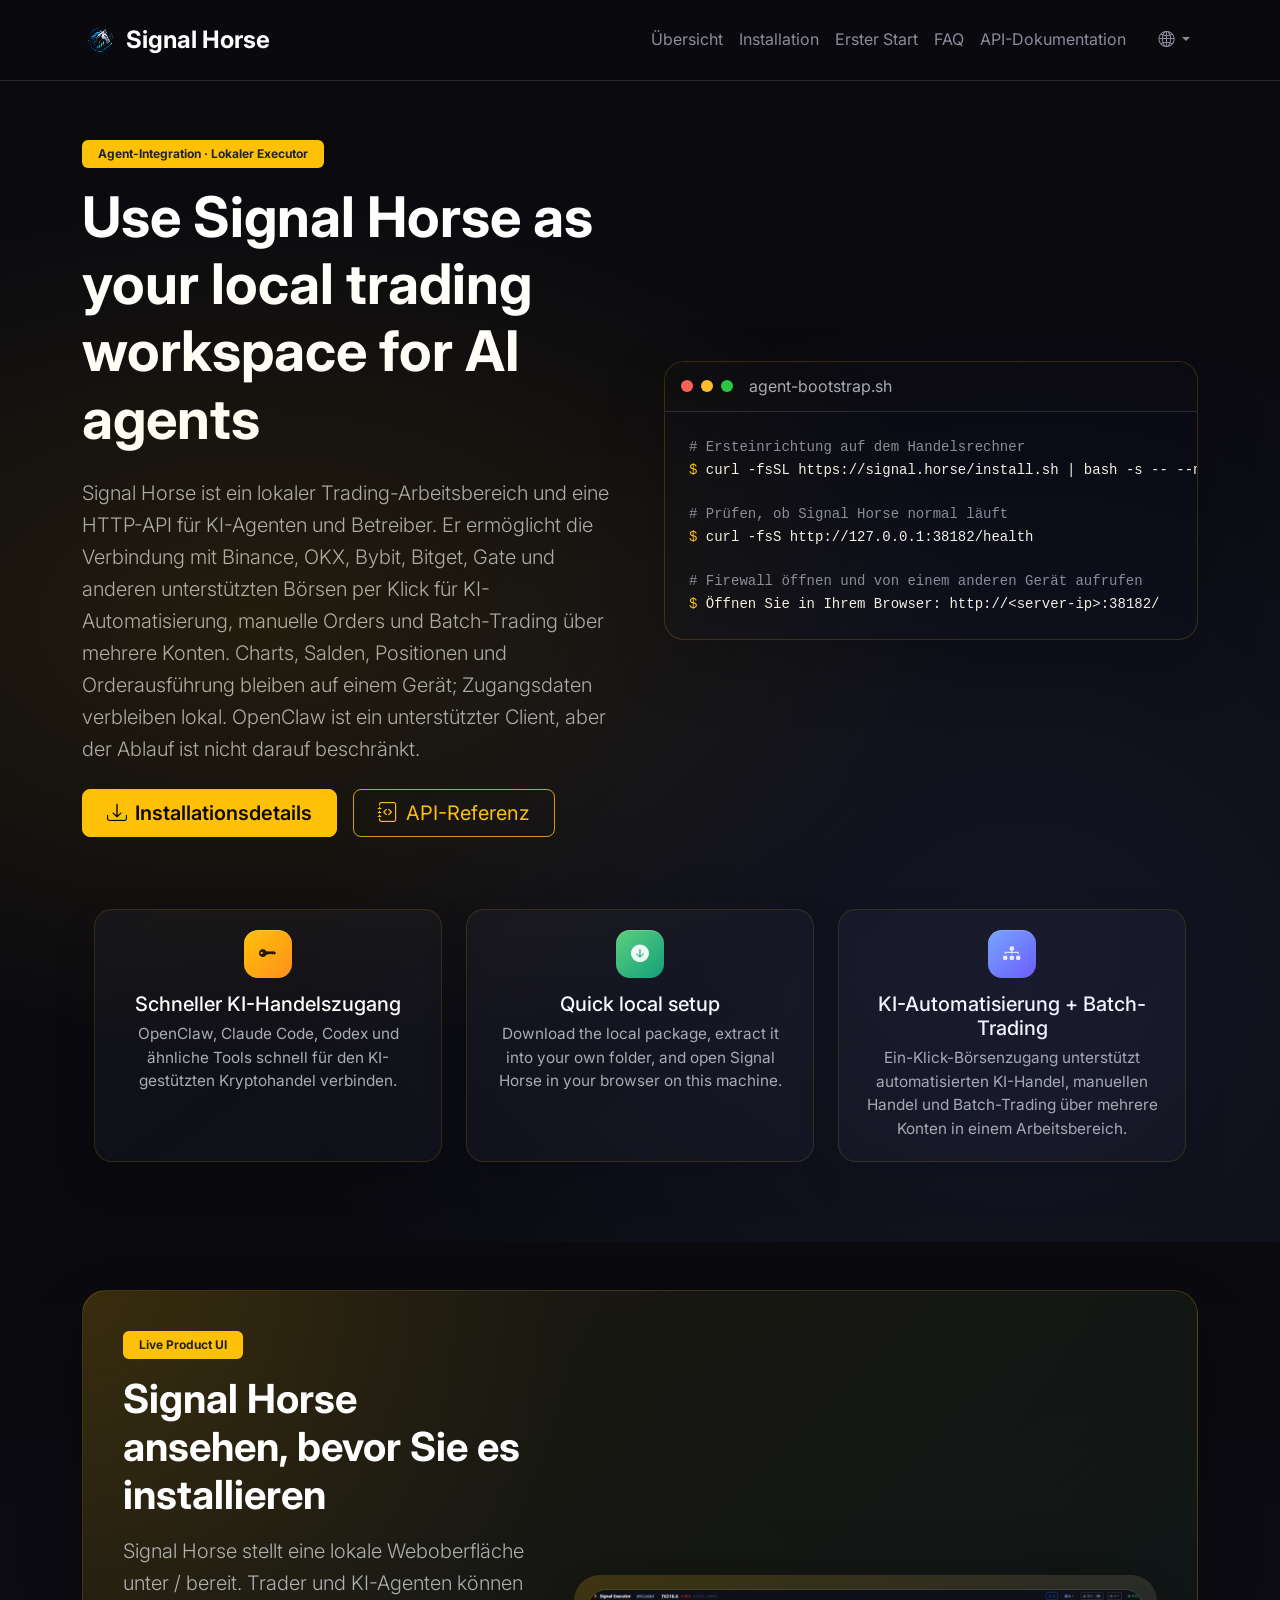
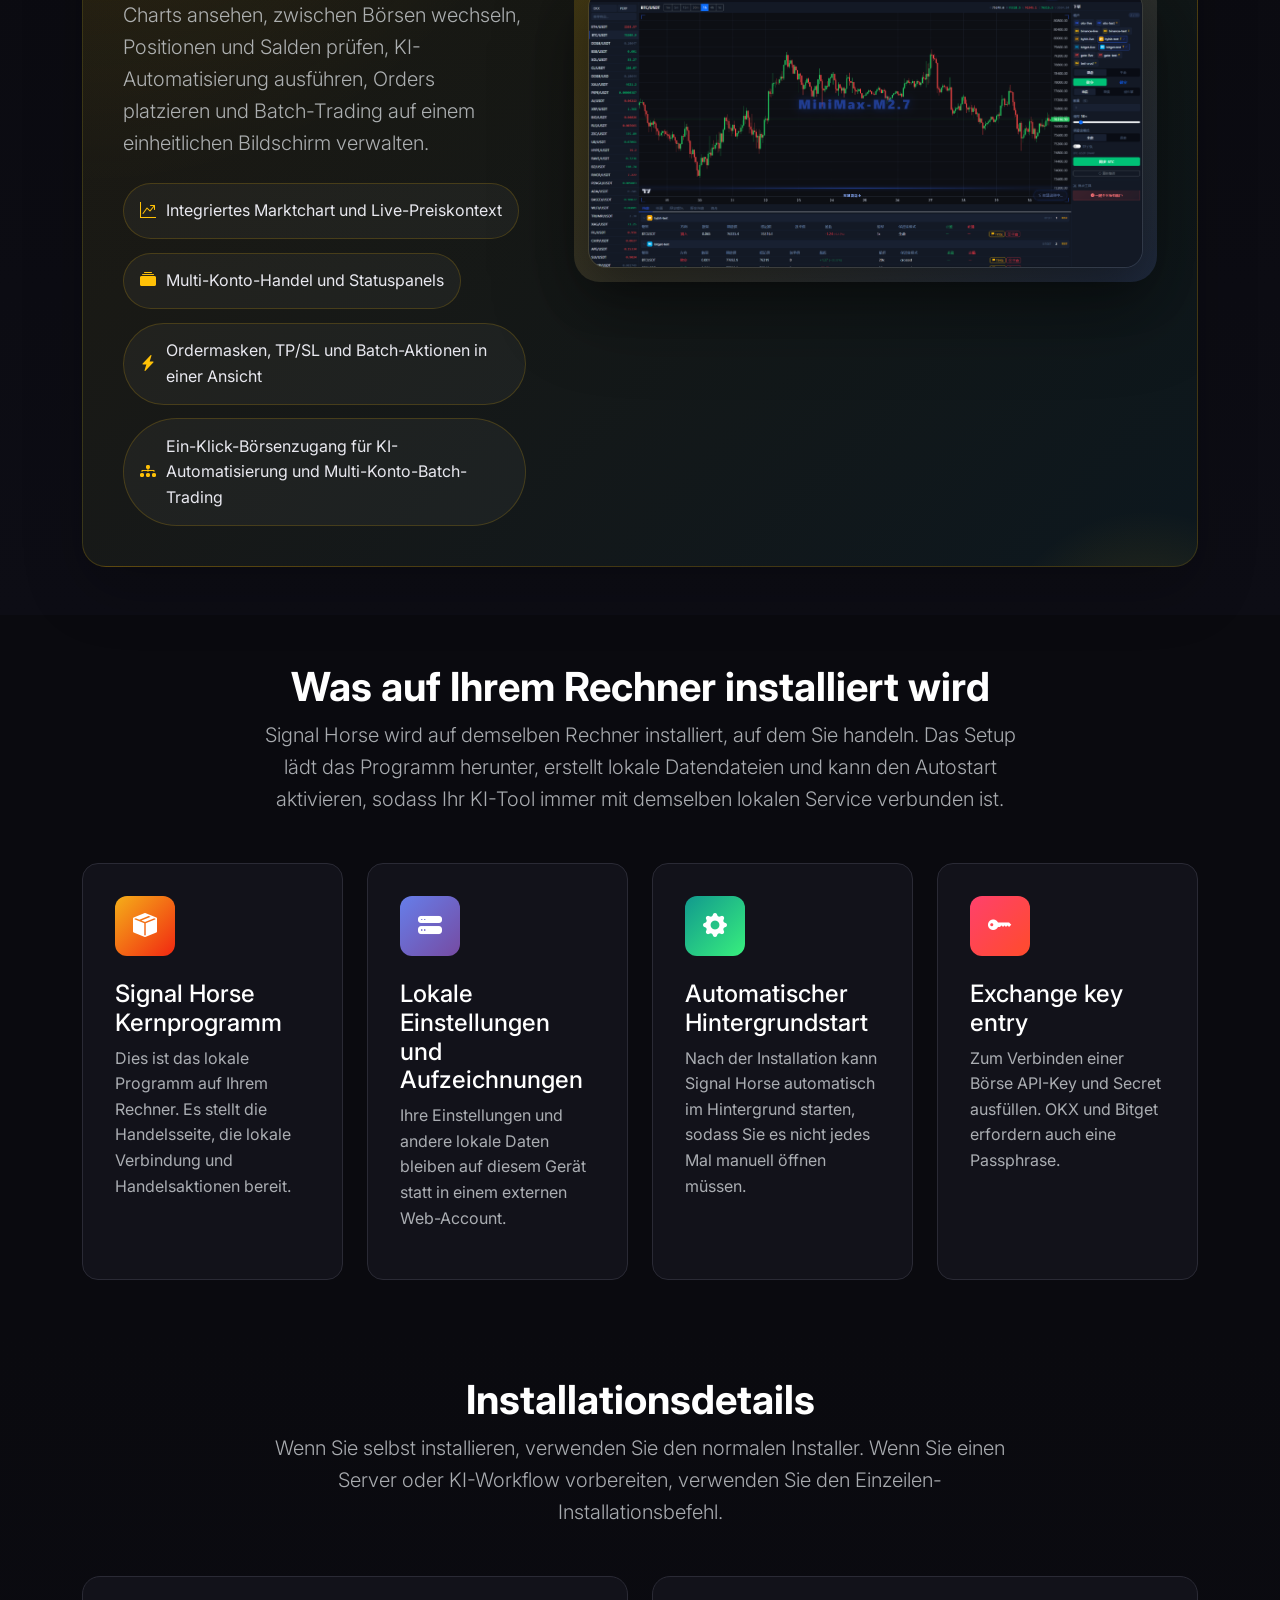
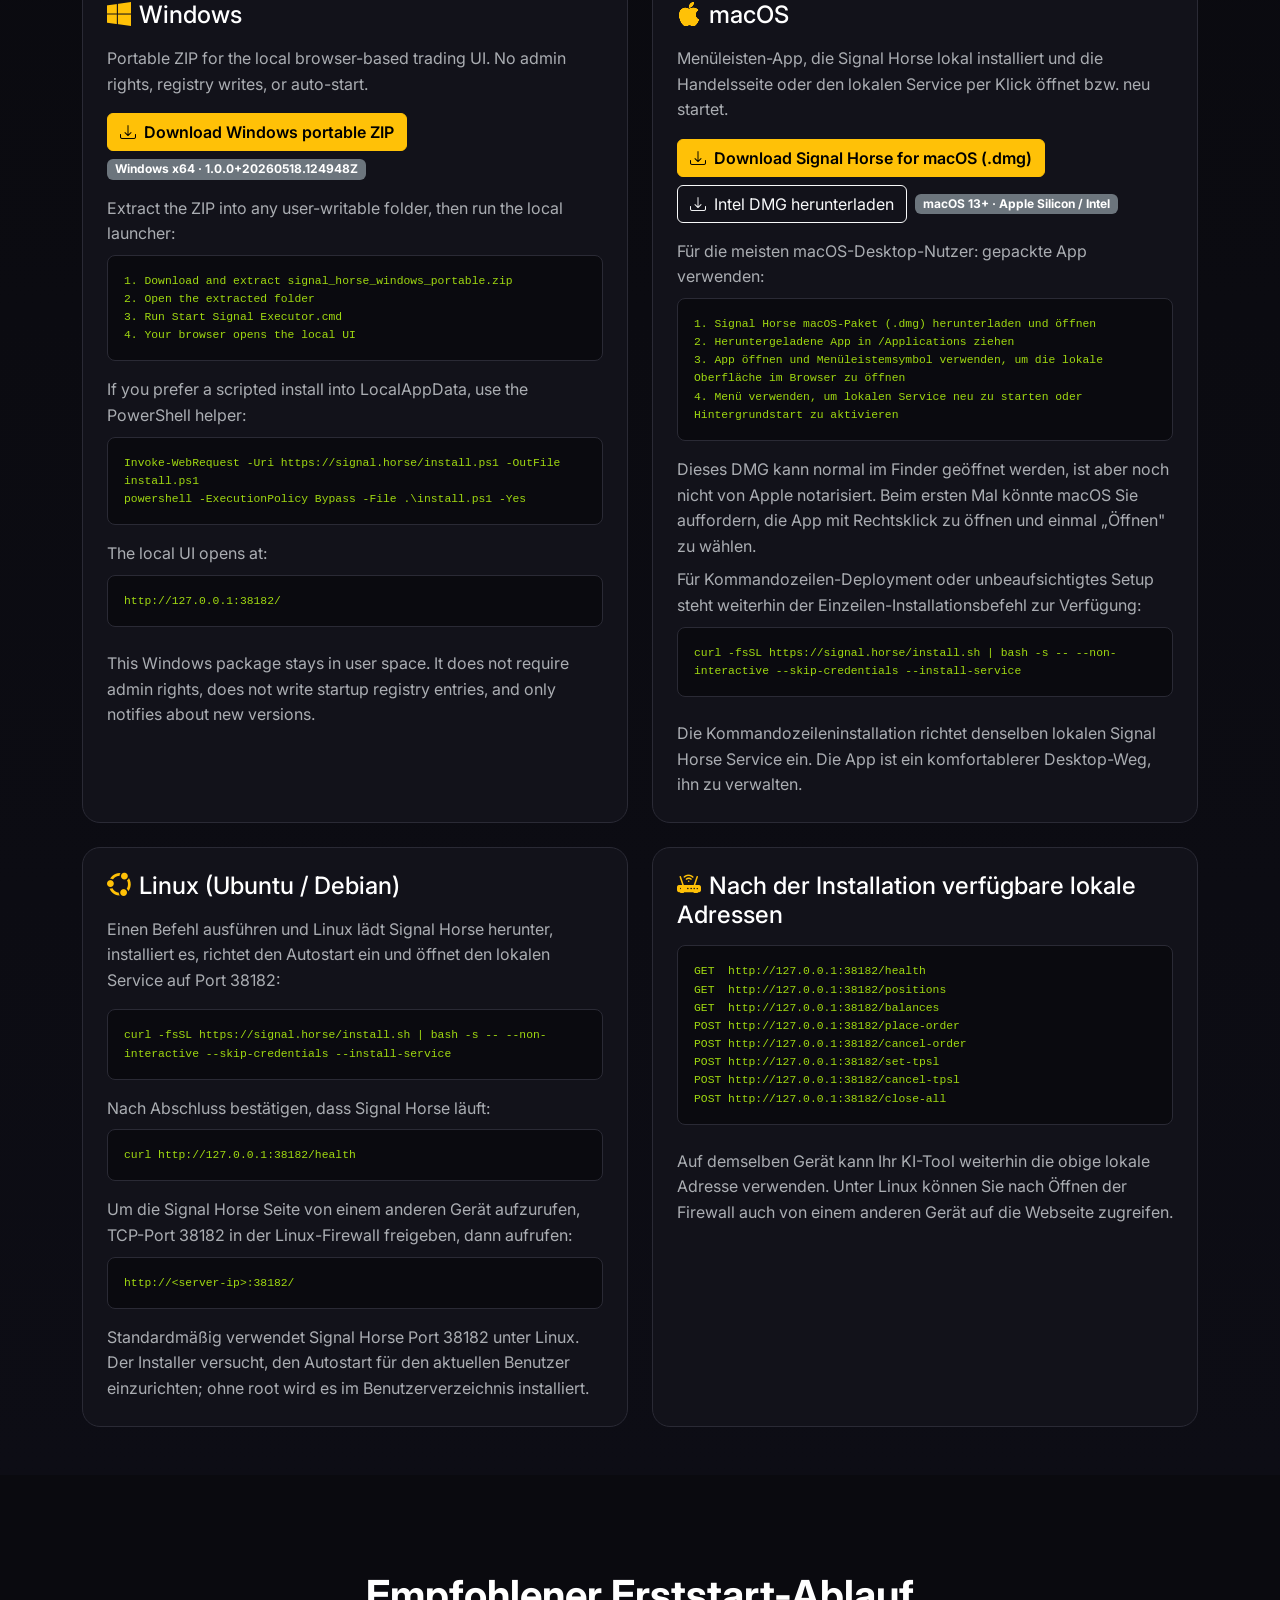
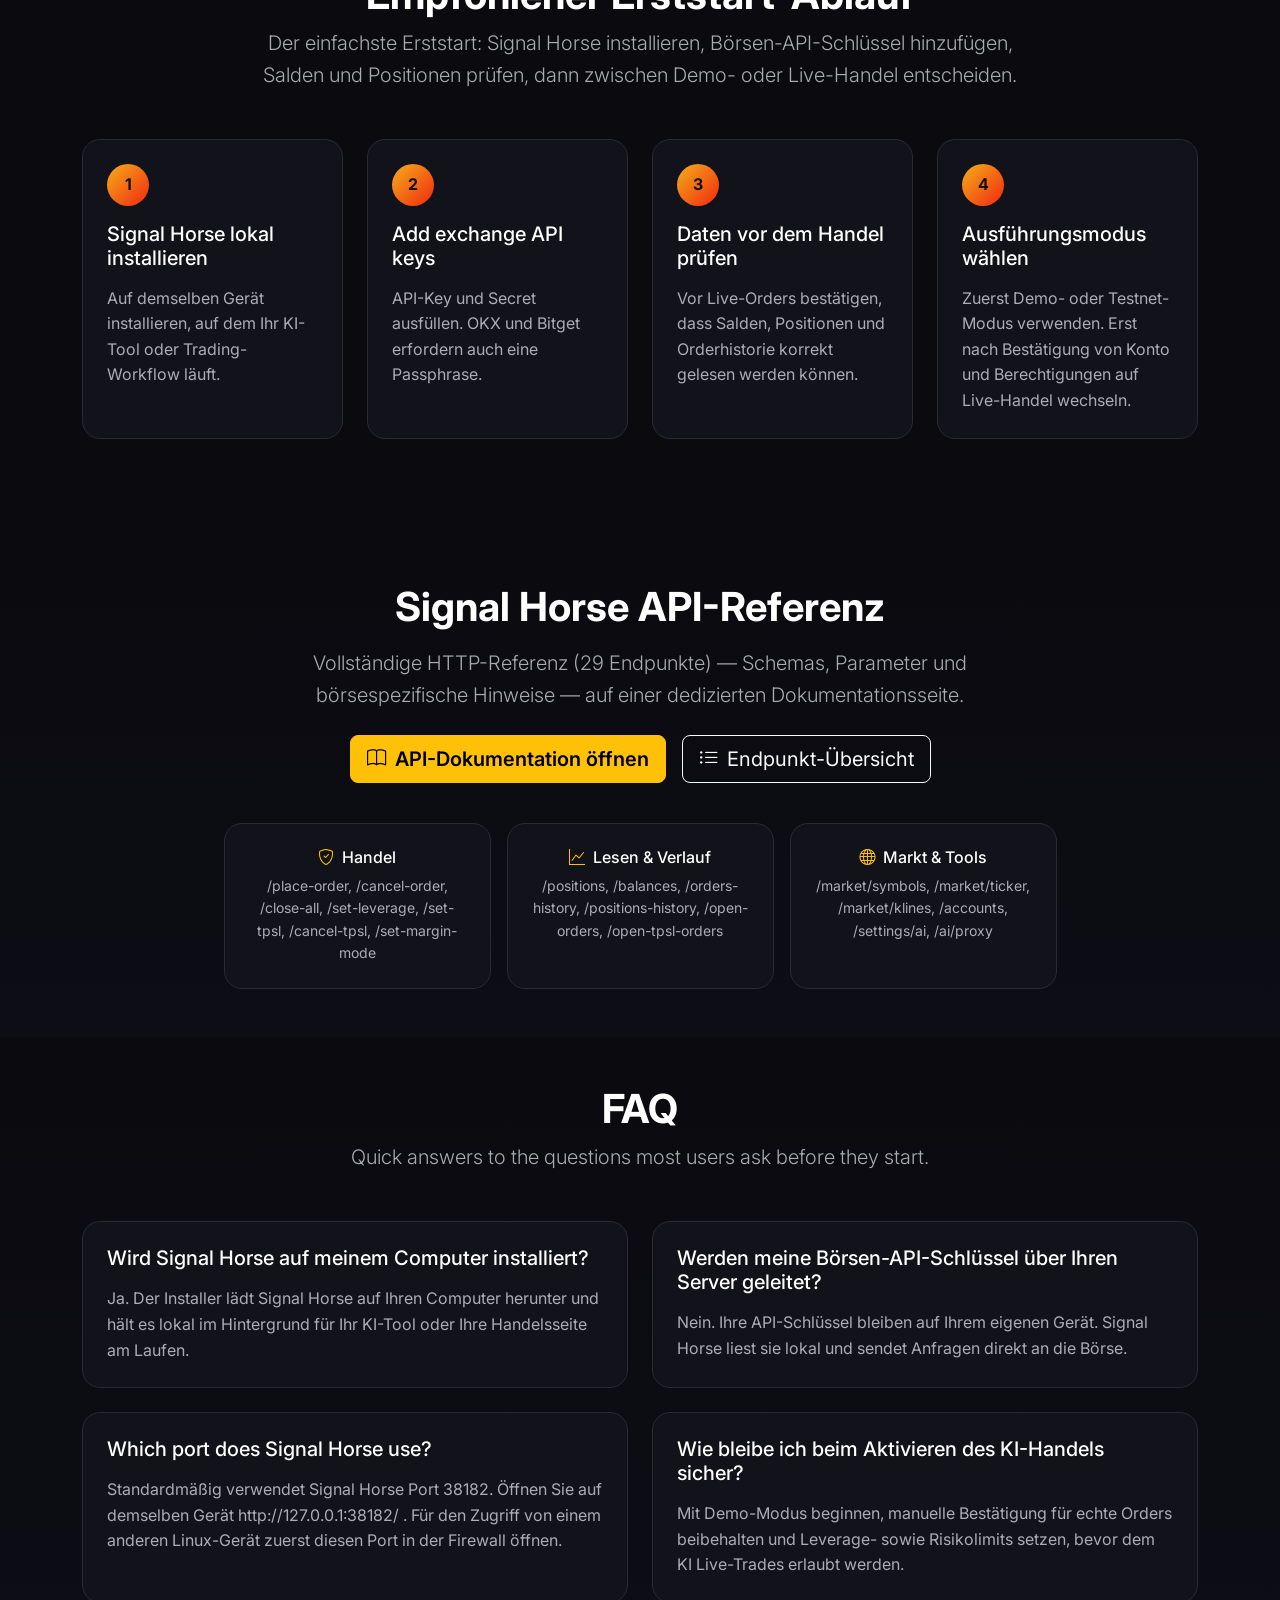
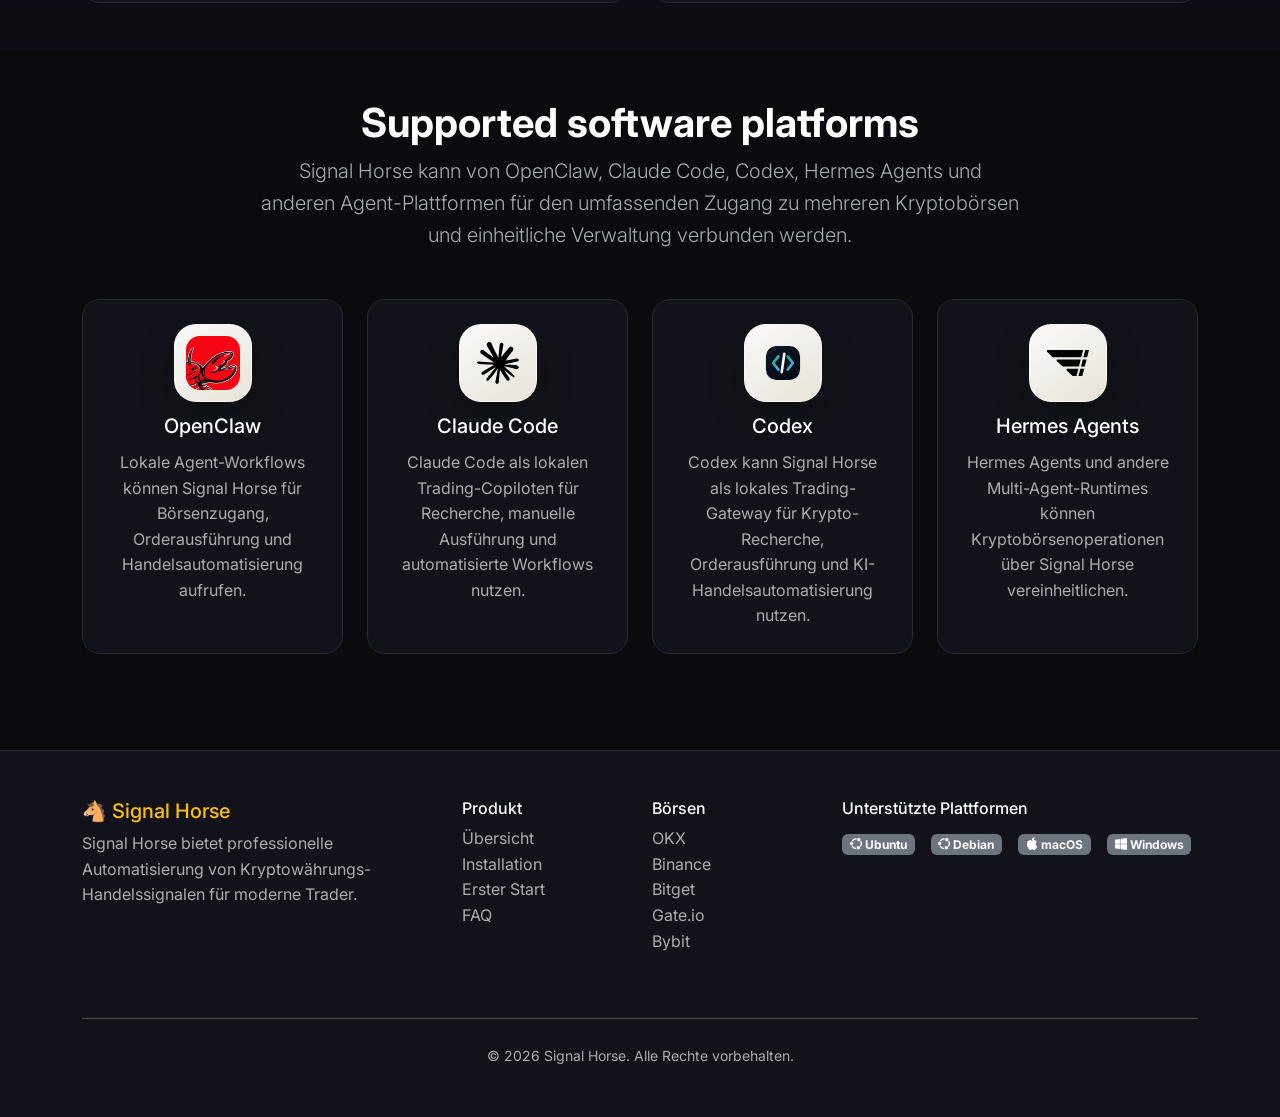
==== de/index.html @ d72edfc8 "Fix Windows portable launcher" ====
﻿<!DOCTYPE html>
<html lang="de" data-bs-theme="dark">
<head>
    <meta charset="UTF-8">
    <meta name="viewport" content="width=device-width, initial-scale=1.0">
    <title>Signal Horse - Lokales Agenten-Trading-Setup</title>
    <meta name="description" content="Signal Horse is a high-performance platform for automated crypto trading signal execution and order routing.">
    <meta property="og:title" content="Signal Horse">
    <meta property="og:description" content="Automate trading signal execution across exchanges with speed, security, and control.">
    <meta property="og:type" content="website">
    <meta property="og:url" content="https://signal.horse/">
    <meta name="twitter:card" content="summary">
    <meta name="twitter:title" content="Signal Horse">
    <meta name="twitter:description" content="Automate trading signal execution across exchanges with speed, security, and control.">
    <link rel="canonical" href="https://signal.horse/">
    <link rel="icon" type="image/png" href="/static/img/logo_tr.png">
    
    <!-- Bootstrap 5 -->
    <link href="https://cdn.jsdelivr.net/npm/bootstrap@5.3.2/dist/css/bootstrap.min.css" rel="stylesheet">
    <!-- Bootstrap Icons -->
    <link href="https://cdn.jsdelivr.net/npm/bootstrap-icons@1.11.2/font/bootstrap-icons.css" rel="stylesheet">
    <!-- Google Fonts -->
    <link href="https://fonts.googleapis.com/css2?family=Inter:wght@300;400;500;600;700&display=swap" rel="stylesheet">
    <!-- Custom CSS -->
    <link href="/static/css/style.css?v=20260421-1" rel="stylesheet">
    
</head>
<body>
    <!-- Navigation -->
    <nav class="navbar navbar-expand-lg navbar-dark fixed-top">
        <div class="container">
            <a class="navbar-brand d-flex align-items-center" href="/de/">
                <img src="/static/img/logo_tr.png" alt="Signal Horse" height="36" class="me-2">
                <span class="fw-bold">Signal Horse</span>
            </a>
            
            <button class="navbar-toggler" type="button" data-bs-toggle="collapse" data-bs-target="#navbarNav">
                <span class="navbar-toggler-icon"></span>
            </button>
            
            <div class="collapse navbar-collapse" id="navbarNav">
                <ul class="navbar-nav ms-auto align-items-center">
                    <li class="nav-item">
                        <a class="nav-link" href="/de/#overview">Übersicht</a>
                    </li>
                    <li class="nav-item">
                        <a class="nav-link" href="/de/#install">Installation</a>
                    </li>
                    <li class="nav-item">
                        <a class="nav-link" href="/de/#flow">Erster Start</a>
                    </li>
                    <li class="nav-item">
                        <a class="nav-link" href="/de/#faq">FAQ</a>
                    </li>
                    <li class="nav-item">
                        <a class="nav-link" href="https://signal.horse/docs/">API-Dokumentation</a>
                    </li>
                    
                    <!-- Language Dropdown -->
                    <li class="nav-item dropdown ms-3">
                        <a class="nav-link dropdown-toggle" href="#" role="button" data-bs-toggle="dropdown">
                            <i class="bi bi-globe2"></i>
                        </a>
                        <ul class="dropdown-menu dropdown-menu-end">
                            <li>
                                <a class="dropdown-item" href="/">English</a>
                            </li>
                            <li>
                                <a class="dropdown-item" href="/zh-hans/">简体中文</a>
                            </li>
                            <li>
                                <a class="dropdown-item" href="/zh-hant/">繁體中文</a>
                            </li>
                            <li>
                                <a class="dropdown-item active" href="/de/">Deutsch</a>
                            </li>
                            <li>
                                <a class="dropdown-item" href="/fr/">Français</a>
                            </li>
                            <li>
                                <a class="dropdown-item" href="/it/">Italiano</a>
                            </li>
                            <li>
                                <a class="dropdown-item" href="/ja/">日本語</a>
                            </li>
                            <li>
                                <a class="dropdown-item" href="/es/">Español</a>
                            </li>
                            <li>
                                <a class="dropdown-item" href="/pt/">Português</a>
                            </li>
                        </ul>
                    </li>
                </ul>
            </div>
        </div>
    </nav>

    <!-- Main Content -->
    <main>
<section class="hero-section skill-guide-hero">
    <div class="hero-bg"></div>
    <div class="container">
        <div class="row align-items-center g-5">
            <div class="col-lg-6">
                <span class="badge bg-warning text-dark mb-3 px-3 py-2">Agent-Integration · Lokaler Executor</span>
                <h1 class="display-4 fw-bold mb-4">Use Signal Horse as your local trading workspace for AI agents</h1>
                <p class="lead text-muted mb-4">Signal Horse ist ein lokaler Trading-Arbeitsbereich und eine HTTP-API für KI-Agenten und Betreiber. Er ermöglicht die Verbindung mit Binance, OKX, Bybit, Bitget, Gate und anderen unterstützten Börsen per Klick für KI-Automatisierung, manuelle Orders und Batch-Trading über mehrere Konten. Charts, Salden, Positionen und Orderausführung bleiben auf einem Gerät; Zugangsdaten verbleiben lokal. OpenClaw ist ein unterstützter Client, aber der Ablauf ist nicht darauf beschränkt.</p>
                <div class="d-flex gap-3 flex-wrap mb-4">
                    <a href="#install" class="btn btn-warning btn-lg px-4">
                        <i class="bi bi-download me-2"></i>Installationsdetails
                    </a>
                    <a href="#api-reference" class="btn btn-outline-warning btn-lg px-4">
                        <i class="bi bi-journal-code me-2"></i>API-Referenz
                    </a>
                </div>
            </div>
            <div class="col-lg-6">
                <div class="hero-terminal">
                    <div class="code-header">
                        <span class="dot red"></span>
                        <span class="dot yellow"></span>
                        <span class="dot green"></span>
                        <span class="ms-2 text-muted">agent-bootstrap.sh</span>
                    </div>
                                        <pre class="code-content mb-0"><code><span class="terminal-comment"># Ersteinrichtung auf dem Handelsrechner</span>
<span class="terminal-prompt">$</span> curl -fsSL https://signal.horse/install.sh | bash -s -- --non-interactive --skip-credentials --install-service

<span class="terminal-comment"># Prüfen, ob Signal Horse normal läuft</span>
<span class="terminal-prompt">$</span> curl -fsS http://127.0.0.1:38182/health

<span class="terminal-comment"># Firewall öffnen und von einem anderen Gerät aufrufen</span>
<span class="terminal-prompt">$</span> Öffnen Sie in Ihrem Browser: http://&lt;server-ip&gt;:38182/</code></pre>
                </div>
            </div>
        </div>
        <div class="hero-highlights-row row justify-content-center g-3 g-xl-4 mt-4">
            <div class="col-md-6 col-lg-4 d-flex">
                <div class="hero-highlight">
                    <div class="hero-highlight-icon hero-highlight-icon--key" aria-hidden="true">
                        <i class="bi bi-key-fill"></i>
                    </div>
                    <div class="hero-highlight-body">
                        <h5>Schneller KI-Handelszugang</h5>
                        <p class="text-muted">OpenClaw, Claude Code, Codex und ähnliche Tools schnell für den KI-gestützten Kryptohandel verbinden.</p>
                    </div>
                </div>
            </div>
            <div class="col-md-6 col-lg-4 d-flex">
                <div class="hero-highlight">
                    <div class="hero-highlight-icon hero-highlight-icon--install" aria-hidden="true">
                        <i class="bi bi-arrow-down-circle-fill"></i>
                    </div>
                    <div class="hero-highlight-body">
                        <h5>Quick local setup</h5>
                        <p class="text-muted">Download the local package, extract it into your own folder, and open Signal Horse in your browser on this machine.</p>
                    </div>
                </div>
            </div>
            <div class="col-md-6 col-lg-4 d-flex">
                <div class="hero-highlight">
                    <div class="hero-highlight-icon hero-highlight-icon--automation" aria-hidden="true">
                        <i class="bi bi-diagram-3-fill"></i>
                    </div>
                    <div class="hero-highlight-body">
                        <h5>KI-Automatisierung + Batch-Trading</h5>
                        <p class="text-muted">Ein-Klick-Börsenzugang unterstützt automatisierten KI-Handel, manuellen Handel und Batch-Trading über mehrere Konten in einem Arbeitsbereich.</p>
                    </div>
                </div>
            </div>
        </div>
    </div>
</section>

<section id="product-ui" class="py-5 bg-dark-gradient">
    <div class="container">
        <div class="skill-spotlight ui-showcase">
            <div class="row align-items-center g-4 g-lg-5">
                <div class="col-lg-5">
                    <span class="badge bg-warning text-dark mb-3 px-3 py-2">Live Product UI</span>
                    <h2 class="display-6 fw-bold mb-3">Signal Horse ansehen, bevor Sie es installieren</h2>
                    <p class="lead text-muted mb-4">Signal Horse stellt eine lokale Weboberfläche unter / bereit. Trader und KI-Agenten können Charts ansehen, zwischen Börsen wechseln, Positionen und Salden prüfen, KI-Automatisierung ausführen, Orders platzieren und Batch-Trading auf einem einheitlichen Bildschirm verwalten.</p>
                    <div class="ui-showcase-metrics">
                        <div class="ui-showcase-chip">
                            <i class="bi bi-graph-up-arrow"></i>
                            <span>Integriertes Marktchart und Live-Preiskontext</span>
                        </div>
                        <div class="ui-showcase-chip">
                            <i class="bi bi-collection-fill"></i>
                            <span>Multi-Konto-Handel und Statuspanels</span>
                        </div>
                        <div class="ui-showcase-chip">
                            <i class="bi bi-lightning-charge-fill"></i>
                            <span>Ordermasken, TP/SL und Batch-Aktionen in einer Ansicht</span>
                        </div>
                        <div class="ui-showcase-chip">
                            <i class="bi bi-diagram-3-fill"></i>
                            <span>Ein-Klick-Börsenzugang für KI-Automatisierung und Multi-Konto-Batch-Trading</span>
                        </div>
                    </div>
                </div>
                <div class="col-lg-7">
                    <div class="ui-showcase-frame">
                        <img
                            src="/static/img/signal-executor-ui-demo.png"
                            alt="Screenshot der Signal Horse Handelsoberfläche"
                            class="img-fluid ui-showcase-image"
                            loading="lazy"
                        >
                    </div>
                </div>
            </div>
        </div>
    </div>
</section>

<section id="overview" class="py-5">
    <div class="container">
        <div class="text-center mb-5">
            <h2 class="display-6 fw-bold">Was auf Ihrem Rechner installiert wird</h2>
            <p class="lead text-muted section-lead">Signal Horse wird auf demselben Rechner installiert, auf dem Sie handeln. Das Setup lädt das Programm herunter, erstellt lokale Datendateien und kann den Autostart aktivieren, sodass Ihr KI-Tool immer mit demselben lokalen Service verbunden ist.</p>
        </div>
        <div class="row g-4">
            <div class="col-md-6 col-xl-3">
                <div class="feature-card h-100">
                    <div class="feature-icon bg-gradient-warning">
                        <i class="bi bi-box-seam-fill"></i>
                    </div>
                    <h4>Signal Horse Kernprogramm</h4>
                    <p class="text-muted">Dies ist das lokale Programm auf Ihrem Rechner. Es stellt die Handelsseite, die lokale Verbindung und Handelsaktionen bereit.</p>
                </div>
            </div>
            <div class="col-md-6 col-xl-3">
                <div class="feature-card h-100">
                    <div class="feature-icon bg-gradient-info">
                        <i class="bi bi-hdd-stack-fill"></i>
                    </div>
                    <h4>Lokale Einstellungen und Aufzeichnungen</h4>
                    <p class="text-muted">Ihre Einstellungen und andere lokale Daten bleiben auf diesem Gerät statt in einem externen Web-Account.</p>
                </div>
            </div>
            <div class="col-md-6 col-xl-3">
                <div class="feature-card h-100">
                    <div class="feature-icon bg-gradient-success">
                        <i class="bi bi-gear-fill"></i>
                    </div>
                    <h4>Automatischer Hintergrundstart</h4>
                    <p class="text-muted">Nach der Installation kann Signal Horse automatisch im Hintergrund starten, sodass Sie es nicht jedes Mal manuell öffnen müssen.</p>
                </div>
            </div>
            <div class="col-md-6 col-xl-3">
                <div class="feature-card h-100">
                    <div class="feature-icon bg-gradient-danger">
                        <i class="bi bi-key-fill"></i>
                    </div>
                    <h4>Exchange key entry</h4>
                    <p class="text-muted">Zum Verbinden einer Börse API-Key und Secret ausfüllen. OKX und Bitget erfordern auch eine Passphrase.</p>
                </div>
            </div>
        </div>
    </div>
</section>

<section id="install" class="py-5 bg-dark-gradient">
    <div class="container">
        <div class="text-center mb-5">
            <h2 class="display-6 fw-bold">Installationsdetails</h2>
            <p class="lead text-muted section-lead">Wenn Sie selbst installieren, verwenden Sie den normalen Installer. Wenn Sie einen Server oder KI-Workflow vorbereiten, verwenden Sie den Einzeilen-Installationsbefehl.</p>
        </div>
        <div class="row g-4">
            <div class="col-lg-6">
                <div class="install-platform-card h-100">
                    <h4><i class="bi bi-windows text-warning me-2"></i>Windows</h4>
                    <p class="text-muted">Portable ZIP for the local browser-based trading UI. No admin rights, registry writes, or auto-start.</p>
                    <div class="d-flex gap-2 flex-wrap mb-3">
                        <a href="https://signal.horse/releases/latest/signal_horse_windows_portable.zip" class="btn btn-warning"><i class="bi bi-download me-2"></i>Download Windows portable ZIP</a>
                        <span class="badge bg-secondary align-self-center">Windows x64 · 1.0.0+20260518.124948Z</span>
                    </div>
                    <p class="text-muted mb-2">Extract the ZIP into any user-writable folder, then run the local launcher:</p>
                    <div class="code-block mb-3">
                        <pre class="mb-0 guide-code">1. Download and extract signal_horse_windows_portable.zip
2. Open the extracted folder
3. Run Start Signal Executor.cmd
4. Your browser opens the local UI</pre>
                    </div>
                    <p class="text-muted mb-2">If you prefer a scripted install into LocalAppData, use the PowerShell helper:</p>
                    <div class="code-block mb-3">
                        <pre class="mb-0 guide-code">Invoke-WebRequest -Uri https://signal.horse/install.ps1 -OutFile install.ps1
powershell -ExecutionPolicy Bypass -File .\install.ps1 -Yes</pre>
                    </div>
                    <p class="text-muted mb-2">The local UI opens at:</p>
                    <div class="code-block mb-4">
                        <pre class="mb-0 guide-code">http://127.0.0.1:38182/</pre>
                    </div>
                    <p class="text-muted mb-0">This Windows package stays in user space. It does not require admin rights, does not write startup registry entries, and only notifies about new versions.</p>
                </div>
            </div>
            <div class="col-lg-6">
                <div class="install-platform-card h-100">
                    <h4><i class="bi bi-apple text-warning me-2"></i>macOS</h4>
                    <p class="text-muted">Menüleisten-App, die Signal Horse lokal installiert und die Handelsseite oder den lokalen Service per Klick öffnet bzw. neu startet.</p>
                    <div class="d-flex gap-2 flex-wrap mb-3">
                        <a href="https://signal.horse/releases/latest/signal_executor_darwin_arm64.dmg" class="btn btn-warning"><i class="bi bi-download me-2"></i>Download Signal Horse for macOS (.dmg)</a>
                        <a href="https://signal.horse/releases/latest/signal_executor_darwin_amd64.dmg" class="btn btn-outline-light"><i class="bi bi-download me-2"></i>Intel DMG herunterladen</a>
                        <span class="badge bg-secondary align-self-center">macOS 13+ · Apple Silicon / Intel</span>
                    </div>
                    <p class="text-muted mb-2">Für die meisten macOS-Desktop-Nutzer: gepackte App verwenden:</p>
                    <div class="code-block mb-3">
                        <pre class="mb-0 guide-code">1. Signal Horse macOS-Paket (.dmg) herunterladen und öffnen
2. Heruntergeladene App in /Applications ziehen
3. App öffnen und Menüleistemsymbol verwenden, um die lokale Oberfläche im Browser zu öffnen
4. Menü verwenden, um lokalen Service neu zu starten oder Hintergrundstart zu aktivieren</pre>
                    </div>
                    <p class="text-muted mb-2">Dieses DMG kann normal im Finder geöffnet werden, ist aber noch nicht von Apple notarisiert. Beim ersten Mal könnte macOS Sie auffordern, die App mit Rechtsklick zu öffnen und einmal „Öffnen&#34; zu wählen.</p>
                    <p class="text-muted mb-2">Für Kommandozeilen-Deployment oder unbeaufsichtigtes Setup steht weiterhin der Einzeilen-Installationsbefehl zur Verfügung:</p>
                    <div class="code-block mb-4">
                        <pre class="mb-0 guide-code">curl -fsSL https://signal.horse/install.sh | bash -s -- --non-interactive --skip-credentials --install-service</pre>
                    </div>
                    <p class="text-muted mb-0">Die Kommandozeileninstallation richtet denselben lokalen Signal Horse Service ein. Die App ist ein komfortablerer Desktop-Weg, ihn zu verwalten.</p>
                </div>
            </div>
            <div class="col-lg-6">
                <div class="install-platform-card h-100">
                    <h4><i class="bi bi-ubuntu text-warning me-2"></i>Linux (Ubuntu / Debian)</h4>
                    <p class="text-muted">Einen Befehl ausführen und Linux lädt Signal Horse herunter, installiert es, richtet den Autostart ein und öffnet den lokalen Service auf Port 38182:</p>
                    <div class="code-block mb-3">
                        <pre class="mb-0 guide-code">curl -fsSL https://signal.horse/install.sh | bash -s -- --non-interactive --skip-credentials --install-service</pre>
                    </div>
                    <p class="text-muted mb-2">Nach Abschluss bestätigen, dass Signal Horse läuft:</p>
                    <div class="code-block mb-3">
                        <pre class="mb-0 guide-code">curl http://127.0.0.1:38182/health</pre>
                    </div>
                    <p class="text-muted mb-2">Um die Signal Horse Seite von einem anderen Gerät aufzurufen, TCP-Port 38182 in der Linux-Firewall freigeben, dann aufrufen:</p>
                    <div class="code-block mb-3">
                        <pre class="mb-0 guide-code">http://&lt;server-ip&gt;:38182/</pre>
                    </div>
                    <p class="text-muted mb-0">Standardmäßig verwendet Signal Horse Port 38182 unter Linux. Der Installer versucht, den Autostart für den aktuellen Benutzer einzurichten; ohne root wird es im Benutzerverzeichnis installiert.</p>
                </div>
            </div>
            <div class="col-lg-6">
                <div class="install-platform-card h-100">
                    <h4><i class="bi bi-router-fill text-warning me-2"></i>Nach der Installation verfügbare lokale Adressen</h4>
                    <div class="code-block mb-4">
                        <pre class="mb-0 guide-code">GET  http://127.0.0.1:38182/health
GET  http://127.0.0.1:38182/positions
GET  http://127.0.0.1:38182/balances
POST http://127.0.0.1:38182/place-order
POST http://127.0.0.1:38182/cancel-order
POST http://127.0.0.1:38182/set-tpsl
POST http://127.0.0.1:38182/cancel-tpsl
POST http://127.0.0.1:38182/close-all</pre>
                    </div>
                    <p class="text-muted mb-0">Auf demselben Gerät kann Ihr KI-Tool weiterhin die obige lokale Adresse verwenden. Unter Linux können Sie nach Öffnen der Firewall auch von einem anderen Gerät auf die Webseite zugreifen.</p>
                </div>
            </div>
        </div>
    </div>
</section>

<section id="flow" class="py-5 my-5">
    <div class="container">
        <div class="text-center mb-5">
            <h2 class="display-6 fw-bold">Empfohlener Erststart-Ablauf</h2>
            <p class="lead text-muted section-lead">Der einfachste Erststart: Signal Horse installieren, Börsen-API-Schlüssel hinzufügen, Salden und Positionen prüfen, dann zwischen Demo- oder Live-Handel entscheiden.</p>
        </div>
        <div class="row g-4">
            <div class="col-md-6 col-xl-3">
                <div class="step-card h-100">
                    <div class="step-number">1</div>
                    <h5>Signal Horse lokal installieren</h5>
                    <p class="text-muted">Auf demselben Gerät installieren, auf dem Ihr KI-Tool oder Trading-Workflow läuft.</p>
                </div>
            </div>
            <div class="col-md-6 col-xl-3">
                <div class="step-card h-100">
                    <div class="step-number">2</div>
                    <h5>Add exchange API keys</h5>
                    <p class="text-muted">API-Key und Secret ausfüllen. OKX und Bitget erfordern auch eine Passphrase.</p>
                </div>
            </div>
            <div class="col-md-6 col-xl-3">
                <div class="step-card h-100">
                    <div class="step-number">3</div>
                    <h5>Daten vor dem Handel prüfen</h5>
                    <p class="text-muted">Vor Live-Orders bestätigen, dass Salden, Positionen und Orderhistorie korrekt gelesen werden können.</p>
                </div>
            </div>
            <div class="col-md-6 col-xl-3">
                <div class="step-card h-100">
                    <div class="step-number">4</div>
                    <h5>Ausführungsmodus wählen</h5>
                    <p class="text-muted">Zuerst Demo- oder Testnet-Modus verwenden. Erst nach Bestätigung von Konto und Berechtigungen auf Live-Handel wechseln.</p>
                </div>
            </div>
        </div>
    </div>
</section>

<section id="api-reference" class="py-5 bg-dark-gradient">
    <div class="container">
        <div class="text-center">
            <h2 class="display-6 fw-bold">Signal Horse API-Referenz</h2>
            <p class="lead text-muted section-lead mt-3">Vollständige HTTP-Referenz (29 Endpunkte) — Schemas, Parameter und börsespezifische Hinweise — auf einer dedizierten Dokumentationsseite.</p>
            <div class="d-flex gap-3 justify-content-center flex-wrap mt-4">
                <a href="https://signal.horse/docs/" class="btn btn-warning btn-lg"><i class="bi bi-book me-2"></i>API-Dokumentation öffnen</a>
                <a href="https://signal.horse/docs/#api-reference" class="btn btn-outline-light btn-lg"><i class="bi bi-list-ul me-2"></i>Endpunkt-Übersicht</a>
            </div>
            <div class="row g-3 justify-content-center mt-4">
                <div class="col-md-4 col-lg-3">
                    <div class="step-card h-100">
                        <h6 class="mb-2"><i class="bi bi-shield-check text-warning me-2"></i>Handel</h6>
                        <p class="text-muted small mb-0">/place-order, /cancel-order, /close-all, /set-leverage, /set-tpsl, /cancel-tpsl, /set-margin-mode</p>
                    </div>
                </div>
                <div class="col-md-4 col-lg-3">
                    <div class="step-card h-100">
                        <h6 class="mb-2"><i class="bi bi-graph-up text-warning me-2"></i>Lesen &amp; Verlauf</h6>
                        <p class="text-muted small mb-0">/positions, /balances, /orders-history, /positions-history, /open-orders, /open-tpsl-orders</p>
                    </div>
                </div>
                <div class="col-md-4 col-lg-3">
                    <div class="step-card h-100">
                        <h6 class="mb-2"><i class="bi bi-globe text-warning me-2"></i>Markt &amp; Tools</h6>
                        <p class="text-muted small mb-0">/market/symbols, /market/ticker, /market/klines, /accounts, /settings/ai, /ai/proxy</p>
                    </div>
                </div>
            </div>
        </div>
    </div>
</section>

<section id="faq" class="py-5 bg-dark-gradient">
    <div class="container">
        <div class="text-center mb-5">
            <h2 class="display-6 fw-bold">FAQ</h2>
            <p class="lead text-muted section-lead">Quick answers to the questions most users ask before they start.</p>
        </div>
        <div class="row g-4">
            <div class="col-lg-6">
                <div class="faq-card h-100">
                    <h5>Wird Signal Horse auf meinem Computer installiert?</h5>
                    <p class="text-muted">Ja. Der Installer lädt Signal Horse auf Ihren Computer herunter und hält es lokal im Hintergrund für Ihr KI-Tool oder Ihre Handelsseite am Laufen.</p>
                </div>
            </div>
            <div class="col-lg-6">
                <div class="faq-card h-100">
                    <h5>Werden meine Börsen-API-Schlüssel über Ihren Server geleitet?</h5>
                    <p class="text-muted">Nein. Ihre API-Schlüssel bleiben auf Ihrem eigenen Gerät. Signal Horse liest sie lokal und sendet Anfragen direkt an die Börse.</p>
                </div>
            </div>
            <div class="col-lg-6">
                <div class="faq-card h-100">
                    <h5>Which port does Signal Horse use?</h5>
                    <p class="text-muted">Standardmäßig verwendet Signal Horse Port 38182. Öffnen Sie auf demselben Gerät http://127.0.0.1:38182/ . Für den Zugriff von einem anderen Linux-Gerät zuerst diesen Port in der Firewall öffnen.</p>
                </div>
            </div>
            <div class="col-lg-6">
                <div class="faq-card h-100">
                    <h5>Wie bleibe ich beim Aktivieren des KI-Handels sicher?</h5>
                    <p class="text-muted">Mit Demo-Modus beginnen, manuelle Bestätigung für echte Orders beibehalten und Leverage- sowie Risikolimits setzen, bevor dem KI Live-Trades erlaubt werden.</p>
                </div>
            </div>
        </div>
    </div>
</section>

<section id="software-platforms" class="py-5">
    <div class="container">
        <div class="text-center mb-5">
            <h2 class="display-6 fw-bold">Supported software platforms</h2>
            <p class="lead text-muted section-lead">Signal Horse kann von OpenClaw, Claude Code, Codex, Hermes Agents und anderen Agent-Plattformen für den umfassenden Zugang zu mehreren Kryptobörsen und einheitliche Verwaltung verbunden werden.</p>
        </div>
        <div class="row g-4">
            <div class="col-md-6 col-lg-3">
                <div class="step-card h-100 text-center software-platform-card">
                    <div class="platform-logo-badge" aria-hidden="true">
                        <img src="/static/img/platforms/openclaw.png" alt="OpenClaw" class="platform-logo-image platform-logo-image--openclaw">
                    </div>
                    <h5 class="mb-2">OpenClaw</h5>
                    <p class="text-muted mb-0">Lokale Agent-Workflows können Signal Horse für Börsenzugang, Orderausführung und Handelsautomatisierung aufrufen.</p>
                </div>
            </div>
            <div class="col-md-6 col-lg-3">
                <div class="step-card h-100 text-center software-platform-card">
                    <div class="platform-logo-badge" aria-hidden="true">
                        <img src="/static/img/platforms/claude-code.svg" alt="Claude Code" class="platform-logo-image">
                    </div>
                    <h5 class="mb-2">Claude Code</h5>
                    <p class="text-muted mb-0">Claude Code als lokalen Trading-Copiloten für Recherche, manuelle Ausführung und automatisierte Workflows nutzen.</p>
                </div>
            </div>
            <div class="col-md-6 col-lg-3">
                <div class="step-card h-100 text-center software-platform-card">
                    <div class="platform-logo-badge" aria-hidden="true">
                        <img src="/static/img/platforms/codex.svg" alt="Codex" class="platform-logo-image">
                    </div>
                    <h5 class="mb-2">Codex</h5>
                    <p class="text-muted mb-0">Codex kann Signal Horse als lokales Trading-Gateway für Krypto-Recherche, Orderausführung und KI-Handelsautomatisierung nutzen.</p>
                </div>
            </div>
            <div class="col-md-6 col-lg-3">
                <div class="step-card h-100 text-center software-platform-card">
                    <div class="platform-logo-badge" aria-hidden="true">
                        <img src="/static/img/platforms/hermes-agents.svg" alt="Hermes Agents" class="platform-logo-image">
                    </div>
                    <h5 class="mb-2">Hermes Agents</h5>
                    <p class="text-muted mb-0">Hermes Agents und andere Multi-Agent-Runtimes können Kryptobörsenoperationen über Signal Horse vereinheitlichen.</p>
                </div>
            </div>
        </div>
    </div>
</section>
    </main>

    <!-- Footer -->
    <footer class="footer py-5 mt-5">
        <div class="container">
            <div class="row">
                <div class="col-md-4 mb-4">
                    <h5 class="text-warning"><span aria-hidden="true">🐴</span> Signal Horse</h5>
                    <p class="text-muted">Signal Horse bietet professionelle Automatisierung von Kryptowährungs-Handelssignalen für moderne Trader.</p>
                </div>
                <div class="col-md-2 mb-4">
                    <h6>Produkt</h6>
                    <ul class="list-unstyled">
                        <li><a href="/de/#overview" class="text-muted">Übersicht</a></li>
                        <li><a href="/de/#install" class="text-muted">Installation</a></li>
                        <li><a href="/de/#flow" class="text-muted">Erster Start</a></li>
                        <li><a href="/de/#faq" class="text-muted">FAQ</a></li>
                    </ul>
                </div>
                <div class="col-md-2 mb-4">
                    <h6>Börsen</h6>
                    <ul class="list-unstyled">
                        <li><a href="#" class="text-muted">OKX</a></li>
                        <li><a href="#" class="text-muted">Binance</a></li>
                        <li><a href="#" class="text-muted">Bitget</a></li>
                        <li><a href="#" class="text-muted">Gate.io</a></li>
                        <li><a href="#" class="text-muted">Bybit</a></li>
                    </ul>
                </div>
                <div class="col-md-4 mb-4">
                    <h6>Unterstützte Plattformen</h6>
                    <div class="d-flex gap-3 mt-3">
                        <span class="badge bg-secondary"><i class="bi bi-ubuntu"></i> Ubuntu</span>
                        <span class="badge bg-secondary"><i class="bi bi-ubuntu"></i> Debian</span>
                        <span class="badge bg-secondary"><i class="bi bi-apple"></i> macOS</span>
                        <span class="badge bg-secondary"><i class="bi bi-windows"></i> Windows</span>
                    </div>
                </div>
            </div>
            <hr class="my-4">
            <div class="text-center text-muted">
                <small>&copy; 2026 Signal Horse. Alle Rechte vorbehalten.</small>
            </div>
        </div>
    </footer>

    <!-- Bootstrap JS -->
    <script src="https://cdn.jsdelivr.net/npm/bootstrap@5.3.2/dist/js/bootstrap.bundle.min.js"></script>
    <!-- Custom JS (cache busted) -->
    <script src="/static/js/main.js?v=20260421-1"></script>
    
</body>
</html>
---- static/css/style.css ----
:root {
    --primary-color: #ffc107;
    --primary-hover: #ffca2c;
    --bg-dark: #0a0a0f;
    --bg-card: #12121a;
    --bg-card-hover: #1a1a25;
    --border-color: #2a2a35;
    --text-primary: #ffffff;
    --text-secondary: #8b8b9a;
    --gradient-1: linear-gradient(135deg, #667eea 0%, #764ba2 100%);
    --gradient-2: linear-gradient(135deg, #f093fb 0%, #f5576c 100%);
    --gradient-warning: linear-gradient(135deg, #f5af19 0%, #f12711 100%);
    --gradient-info: linear-gradient(135deg, #667eea 0%, #764ba2 100%);
    --gradient-success: linear-gradient(135deg, #11998e 0%, #38ef7d 100%);
    --gradient-purple: linear-gradient(135deg, #7f00ff 0%, #e100ff 100%);
    --gradient-danger: linear-gradient(135deg, #ff416c 0%, #ff4b2b 100%);
    --gradient-teal: linear-gradient(135deg, #11998e 0%, #38ef7d 100%);
}

* {
    margin: 0;
    padding: 0;
    box-sizing: border-box;
}

body {
    font-family: 'Inter', -apple-system, BlinkMacSystemFont, sans-serif;
    background-color: var(--bg-dark);
    color: var(--text-primary);
    line-height: 1.6;
}

/* Navbar */
.navbar {
    background: rgba(10, 10, 15, 0.95);
    backdrop-filter: blur(10px);
    border-bottom: 1px solid var(--border-color);
    padding: 1rem 0;
}

.navbar-brand {
    font-size: 1.5rem;
}

.nav-link {
    color: var(--text-secondary) !important;
    transition: color 0.3s;
}

.nav-link:hover {
    color: var(--primary-color) !important;
}

/* Hero Section */
.hero-section {
    position: relative;
    min-height: 100vh;
    display: flex;
    align-items: center;
    overflow: hidden;
    padding-top: 80px;
}

.skill-guide-hero {
    min-height: auto;
    padding-top: 140px;
    padding-bottom: 80px;
}

.hero-bg {
    position: absolute;
    top: 0;
    left: 0;
    width: 100%;
    height: 100%;
    background: 
        radial-gradient(ellipse at 20% 50%, rgba(255, 193, 7, 0.1) 0%, transparent 50%),
        radial-gradient(ellipse at 80% 80%, rgba(102, 126, 234, 0.1) 0%, transparent 50%);
    pointer-events: none;
}

.text-gradient {
    background: linear-gradient(135deg, #ffc107 0%, #ff6b35 100%);
    -webkit-background-clip: text;
    -webkit-text-fill-color: transparent;
    background-clip: text;
}

/* Code Preview */
.code-preview {
    background: var(--bg-card);
    border-radius: 16px;
    border: 1px solid var(--border-color);
    overflow: hidden;
    box-shadow: 0 25px 50px -12px rgba(0, 0, 0, 0.5);
    transform: perspective(1000px) rotateY(-5deg) rotateX(5deg);
    transition: transform 0.5s;
}

.code-preview:hover {
    transform: perspective(1000px) rotateY(0deg) rotateX(0deg);
}

.code-header {
    background: var(--bg-dark);
    padding: 12px 16px;
    display: flex;
    align-items: center;
    border-bottom: 1px solid var(--border-color);
}

.dot {
    width: 12px;
    height: 12px;
    border-radius: 50%;
    margin-right: 8px;
}

.dot.red { background: #ff5f57; }
.dot.yellow { background: #febc2e; }
.dot.green { background: #28c840; }

.code-content {
    padding: 24px;
    font-family: 'Monaco', 'Menlo', monospace;
    font-size: 14px;
    color: #a0d911;
    overflow-x: auto;
}

/* Feature Cards */
.feature-card {
    background: var(--bg-card);
    border-radius: 16px;
    padding: 2rem;
    border: 1px solid var(--border-color);
    transition: all 0.3s;
}


.skill-spotlight {
    background:
        radial-gradient(circle at top left, rgba(255, 193, 7, 0.12), transparent 35%),
        linear-gradient(135deg, rgba(255, 193, 7, 0.08), rgba(17, 153, 142, 0.08));
    border: 1px solid rgba(255, 193, 7, 0.18);
    border-radius: 24px;
    padding: 2.5rem;
    box-shadow: 0 24px 60px rgba(0, 0, 0, 0.22);
}

.spotlight-panel,
.install-platform-card,
.step-card,
.faq-card {
    background: var(--bg-card);
    border: 1px solid var(--border-color);
    border-radius: 18px;
}

.spotlight-panel,
.install-platform-card,
.step-card,
.faq-card {
    padding: 1.5rem;
}

.hero-highlights-row {
    max-width: 1180px;
    margin-left: auto;
    margin-right: auto;
}

.hero-highlight {
    display: flex;
    flex-direction: column;
    align-items: center;
    justify-content: flex-start;
    gap: 0.9rem;
    width: 100%;
    height: 100%;
    padding: 1.25rem 1.2rem;
    border-radius: 18px;
    background: linear-gradient(145deg, rgba(18, 18, 26, 0.92), rgba(18, 18, 26, 0.72));
    border: 1px solid rgba(255, 193, 7, 0.14);
    box-shadow: 0 18px 40px rgba(0, 0, 0, 0.18);
    text-align: center;
}

.hero-highlight-icon {
    width: 48px;
    height: 48px;
    flex: 0 0 48px;
    border-radius: 14px;
    display: inline-flex;
    align-items: center;
    justify-content: center;
    font-size: 1.1rem;
    box-shadow: inset 0 1px 0 rgba(255, 255, 255, 0.2);
}

.hero-highlight-icon--key {
    background: linear-gradient(135deg, #ffc107 0%, #ff8f1f 100%);
    color: #18120a;
}

.hero-highlight-icon--install {
    background: linear-gradient(135deg, #59d37c 0%, #0ea271 100%);
    color: #f6fff9;
}

.hero-highlight-icon--automation {
    background: linear-gradient(135deg, #79a9ff 0%, #6d59ff 100%);
    color: #f7f8ff;
}

.hero-highlight-body {
    min-width: 0;
    width: 100%;
}

.hero-highlight-body h5 {
    margin-bottom: 0.35rem;
    line-height: 1.2;
}

.hero-highlight-body p {
    margin-bottom: 0;
    font-size: 0.96rem;
    line-height: 1.55;
}

.hero-terminal {
    background: rgba(9, 10, 17, 0.96);
    border: 1px solid rgba(255, 193, 7, 0.18);
    border-radius: 20px;
    overflow: hidden;
    box-shadow: 0 24px 60px rgba(0, 0, 0, 0.32);
}

.hero-terminal .code-content {
    color: #f8f3e5;
}

.ui-showcase {
    position: relative;
    overflow: hidden;
}

.ui-showcase::before {
    content: '';
    position: absolute;
    inset: auto -10% -30% auto;
    width: 320px;
    height: 320px;
    background: radial-gradient(circle, rgba(255, 193, 7, 0.16) 0%, transparent 70%);
    pointer-events: none;
}

.ui-showcase-metrics {
    display: flex;
    flex-wrap: wrap;
    gap: 0.85rem;
}

.ui-showcase-chip {
    display: inline-flex;
    align-items: center;
    gap: 0.65rem;
    padding: 0.9rem 1rem;
    border-radius: 999px;
    background: rgba(255, 255, 255, 0.04);
    border: 1px solid rgba(255, 193, 7, 0.18);
    color: #e8e8ef;
}

.ui-showcase-chip i {
    color: var(--primary-color);
}

.ui-showcase-frame {
    position: relative;
    padding: 14px;
    border-radius: 26px;
    background: linear-gradient(145deg, rgba(255, 193, 7, 0.18), rgba(102, 126, 234, 0.16));
    box-shadow: 0 30px 80px rgba(0, 0, 0, 0.35);
}

.ui-showcase-image {
    display: block;
    width: 100%;
    border-radius: 18px;
    border: 1px solid rgba(255, 255, 255, 0.08);
    box-shadow: 0 18px 48px rgba(0, 0, 0, 0.35);
}

.terminal-prompt {
    color: var(--primary-color);
}

.terminal-comment {
    color: #8b8b9a;
}

.install-platform-card h4,
.step-card h5,
.faq-card h5 {
    margin-bottom: 1rem;
}

.section-lead {
    max-width: 760px;
    margin: 0 auto;
}

.software-platform-card {
    display: flex;
    flex-direction: column;
    align-items: center;
    justify-content: flex-start;
    gap: 0.25rem;
}

.platform-logo-badge {
    width: 78px;
    height: 78px;
    border-radius: 22px;
    display: inline-flex;
    align-items: center;
    justify-content: center;
    margin-bottom: 0.5rem;
    background: linear-gradient(145deg, rgba(255, 255, 255, 0.98), rgba(246, 241, 227, 0.94));
    border: 1px solid rgba(255, 255, 255, 0.62);
    box-shadow: 0 16px 36px rgba(0, 0, 0, 0.24);
}

.platform-logo-image {
    display: block;
    max-width: 42px;
    max-height: 42px;
    width: auto;
    height: auto;
}

.platform-logo-image--openclaw {
    max-width: 54px;
    max-height: 54px;
    border-radius: 14px;
}

.software-platform-card p {
    max-width: 240px;
}

.step-number {
    width: 42px;
    height: 42px;
    border-radius: 50%;
    display: inline-flex;
    align-items: center;
    justify-content: center;
    background: var(--gradient-warning);
    color: #111;
    font-weight: 700;
    margin-bottom: 1rem;
}

.faq-card p:last-child,
.install-platform-card p:last-child,
.step-card p:last-child,
.hero-highlight-body p:last-child {
    margin-bottom: 0;
}

@media (max-width: 575.98px) {
    .hero-highlight {
        padding: 1rem;
        gap: 0.8rem;
    }

    .hero-highlight-icon {
        width: 42px;
        height: 42px;
        flex-basis: 42px;
        border-radius: 12px;
        font-size: 1rem;
    }
}

.guide-code {
    white-space: pre-wrap;
    word-break: break-word;
}
.feature-card:hover {
    background: var(--bg-card-hover);
    transform: translateY(-5px);
    border-color: var(--primary-color);
}

.feature-icon {
    width: 60px;
    height: 60px;
    border-radius: 12px;
    display: flex;
    align-items: center;
    justify-content: center;
    font-size: 1.5rem;
    margin-bottom: 1.5rem;
    color: white;
}

.bg-gradient-warning { background: var(--gradient-warning); }
.bg-gradient-info { background: var(--gradient-info); }
.bg-gradient-success { background: var(--gradient-success); }
.bg-gradient-purple { background: var(--gradient-purple); }
.bg-gradient-danger { background: var(--gradient-danger); }
.bg-gradient-teal { background: var(--gradient-teal); }

/* Exchange Cards */
.bg-dark-gradient {
    background: linear-gradient(180deg, var(--bg-dark) 0%, #0d0d15 100%);
}

.exchange-card {
    background: var(--bg-card);
    border-radius: 12px;
    border: 1px solid var(--border-color);
    transition: all 0.3s;
}

.exchange-card:hover {
    border-color: var(--primary-color);
    transform: scale(1.05);
}

.exchange-logo {
    font-size: 1.5rem;
    font-weight: 700;
    color: var(--primary-color);
}

/* Mode Selection */
.mode-card {
    background: var(--bg-card);
    border-radius: 16px;
    padding: 2rem;
    border: 2px solid var(--border-color);
    cursor: pointer;
    transition: all 0.3s;
    height: 100%;
}

.mode-card:hover,
.mode-card.active {
    border-color: var(--primary-color);
    background: var(--bg-card-hover);
}

.mode-card.active {
    box-shadow: 0 0 30px rgba(255, 193, 7, 0.2);
}

.mode-icon {
    width: 80px;
    height: 80px;
    border-radius: 20px;
    background: var(--gradient-warning);
    display: flex;
    align-items: center;
    justify-content: center;
    font-size: 2rem;
    margin-bottom: 1.5rem;
    color: white;
}

.mode-features {
    list-style: none;
    padding: 0;
    margin: 0;
}

.mode-features li {
    padding: 0.5rem 0;
    color: var(--text-secondary);
}

/* Setup Cards */
.setup-card {
    background: var(--bg-card);
    border-radius: 16px;
    padding: 2rem;
    border: 1px solid var(--border-color);
}

.exchange-btn.active,
.os-btn.active {
    background: var(--primary-color) !important;
    color: #000 !important;
    border-color: var(--primary-color) !important;
}

/* Code Block */
.code-block {
    background: var(--bg-dark);
    border-radius: 8px;
    border: 1px solid var(--border-color);
    padding: 1rem;
    font-family: 'Monaco', 'Menlo', monospace;
    font-size: 13px;
    overflow-x: auto;
}

.code-block pre {
    color: #a0d911;
    margin: 0;
}

.copy-btn {
    position: absolute;
    top: 10px;
    right: 10px;
}

/* Success Icon */
.success-icon {
    font-size: 4rem;
    margin-bottom: 1rem;
}

/* API Cards */
.api-card {
    background: var(--bg-card);
    border-radius: 16px;
    padding: 2rem;
    border: 1px solid var(--border-color);
}

.api-method {
    display: inline-block;
    padding: 0.25rem 0.75rem;
    border-radius: 4px;
    font-weight: 600;
    font-size: 0.875rem;
    text-transform: uppercase;
}

.api-method.post {
    background: #2e7d32;
    color: #a5d6a7;
}

.api-method.get {
    background: #1565c0;
    color: #90caf9;
}

.api-method.put {
    background: #6a1b9a;
    color: #ce93d8;
}

.api-method.delete {
    background: #b71c1c;
    color: #ef9a9a;
}

.api-endpoint {
    display: inline-block;
    font-family: 'Monaco', 'Menlo', monospace;
    font-size: 1.25rem;
    margin-left: 1rem;
    color: var(--primary-color);
}

/* API Docs Textarea */
.api-docs-textarea {
    font-family: 'Monaco', 'Menlo', monospace;
    font-size: 13px;
    border: 1px solid var(--border-color);
    resize: vertical;
}

.doc-note {
    background: rgba(18, 18, 26, 0.92);
    border: 1px solid rgba(255, 255, 255, 0.08);
    border-radius: 14px;
    padding: 1rem 1.125rem;
}

.guide-code-block {
    margin-top: 0.75rem;
}

.executor-table {
    --bs-table-bg: transparent;
    --bs-table-striped-bg: rgba(255, 255, 255, 0.015);
    --bs-table-hover-bg: rgba(255, 193, 7, 0.04);
    --bs-table-border-color: rgba(255, 255, 255, 0.08);
}

.executor-table th {
    color: #f5f5f7;
    font-weight: 600;
    white-space: nowrap;
}

.executor-table td {
    color: #d0d0d8;
    vertical-align: top;
}

.executor-table code {
    color: #ffd56a;
}

/* Footer */
.footer {
    background: var(--bg-card);
    border-top: 1px solid var(--border-color);
}

.footer a {
    text-decoration: none;
    transition: color 0.3s;
}

.footer a:hover {
    color: var(--primary-color) !important;
}

/* Form Controls */
.form-control {
    background: var(--bg-dark);
    border: 1px solid var(--border-color);
    color: var(--text-primary);
    padding: 0.75rem 1rem;
}

.form-control:focus {
    background: var(--bg-dark);
    border-color: var(--primary-color);
    color: var(--text-primary);
    box-shadow: 0 0 0 0.25rem rgba(255, 193, 7, 0.25);
}

/* Buttons */
.btn-warning {
    background: var(--primary-color);
    border-color: var(--primary-color);
    color: #000;
    font-weight: 600;
}

.btn-warning:hover {
    background: var(--primary-hover);
    border-color: var(--primary-hover);
    color: #000;
}

.btn-outline-light:hover {
    background: var(--text-primary);
    color: var(--bg-dark);
}

/* Responsive */
@media (max-width: 768px) {
    .hero-section {
        text-align: center;
    }

    .skill-guide-hero {
        padding-top: 120px;
    }
    
    .hero-section .row > div:last-child {
        display: none;
    }
    
    .display-3 {
        font-size: 2.5rem;
    }

    .skill-spotlight {
        padding: 1.5rem;
    }

    .ui-showcase-chip {
        width: 100%;
        justify-content: flex-start;
        border-radius: 18px;
    }

    .ui-showcase-frame {
        padding: 10px;
        border-radius: 20px;
    }

    .executor-table th,
    .executor-table td {
        white-space: normal;
    }
}

.btn-outline-warning {
    border-color: rgba(255, 193, 7, 0.8);
    color: var(--primary-color);
}

.btn-outline-warning:hover {
    background: var(--primary-color);
    border-color: var(--primary-color);
    color: #000;
}

.text-soft {
    color: #d7d7e0;
}

/* Animations */
@keyframes fadeInUp {
    from {
        opacity: 0;
        transform: translateY(30px);
    }
    to {
        opacity: 1;
        transform: translateY(0);
    }
}

.setup-panel {
    animation: fadeInUp 0.5s ease-out;
}

/* Scrollbar */
::-webkit-scrollbar {
    width: 8px;
    height: 8px;
}

::-webkit-scrollbar-track {
    background: var(--bg-dark);
}

::-webkit-scrollbar-thumb {
    background: var(--border-color);
    border-radius: 4px;
}

::-webkit-scrollbar-thumb:hover {
    background: var(--text-secondary);
}
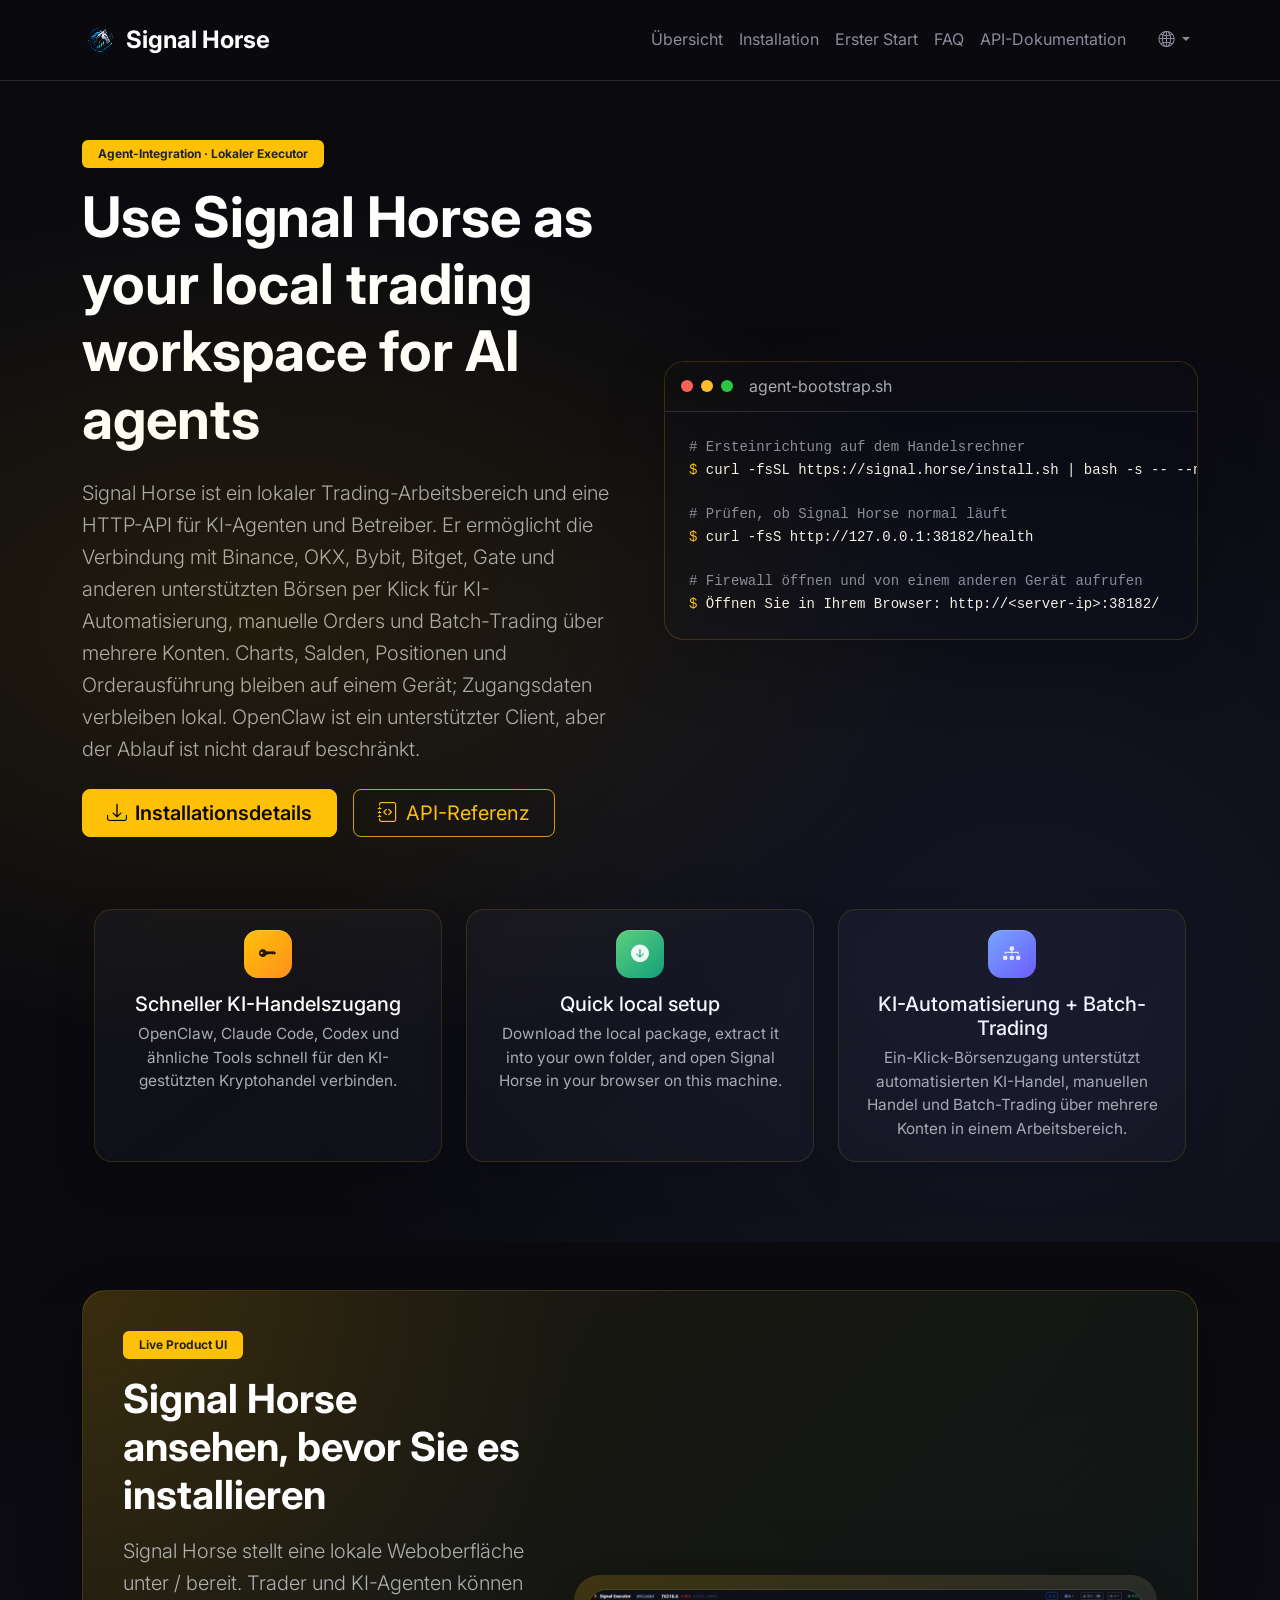
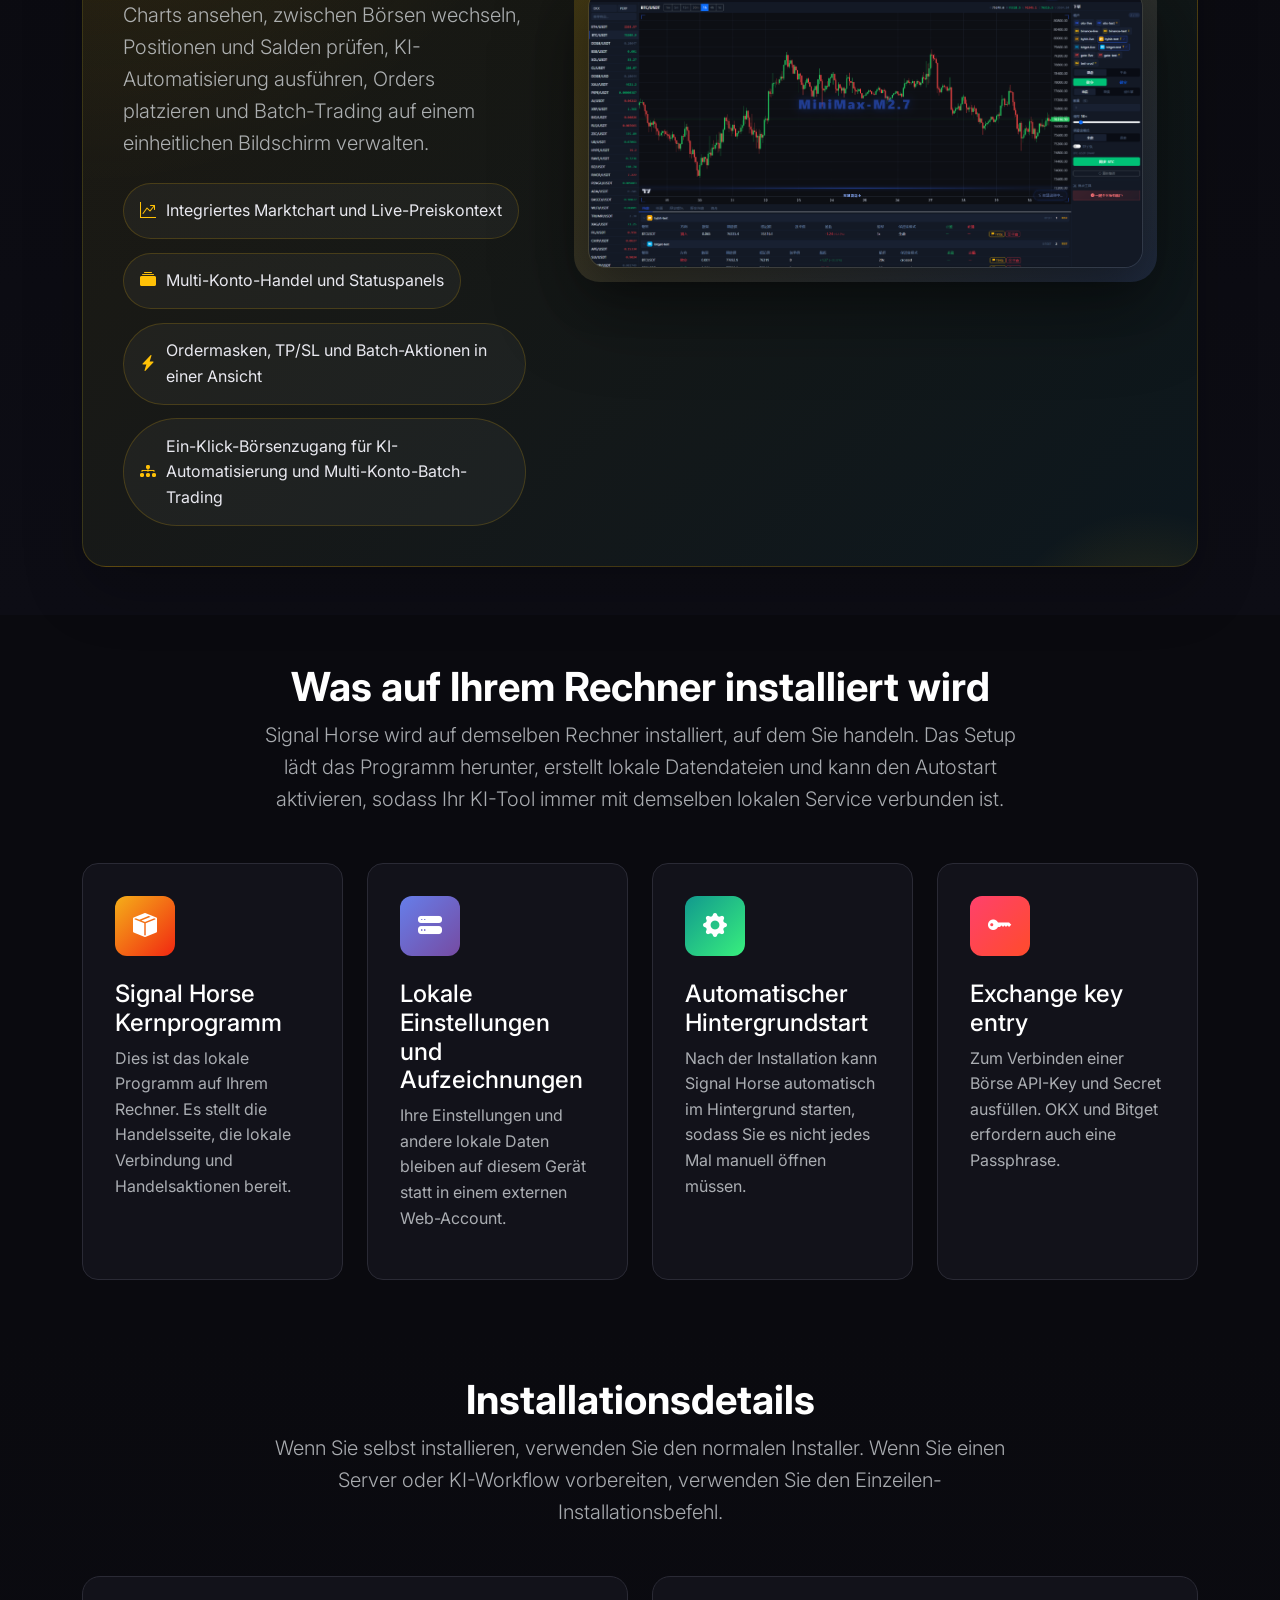
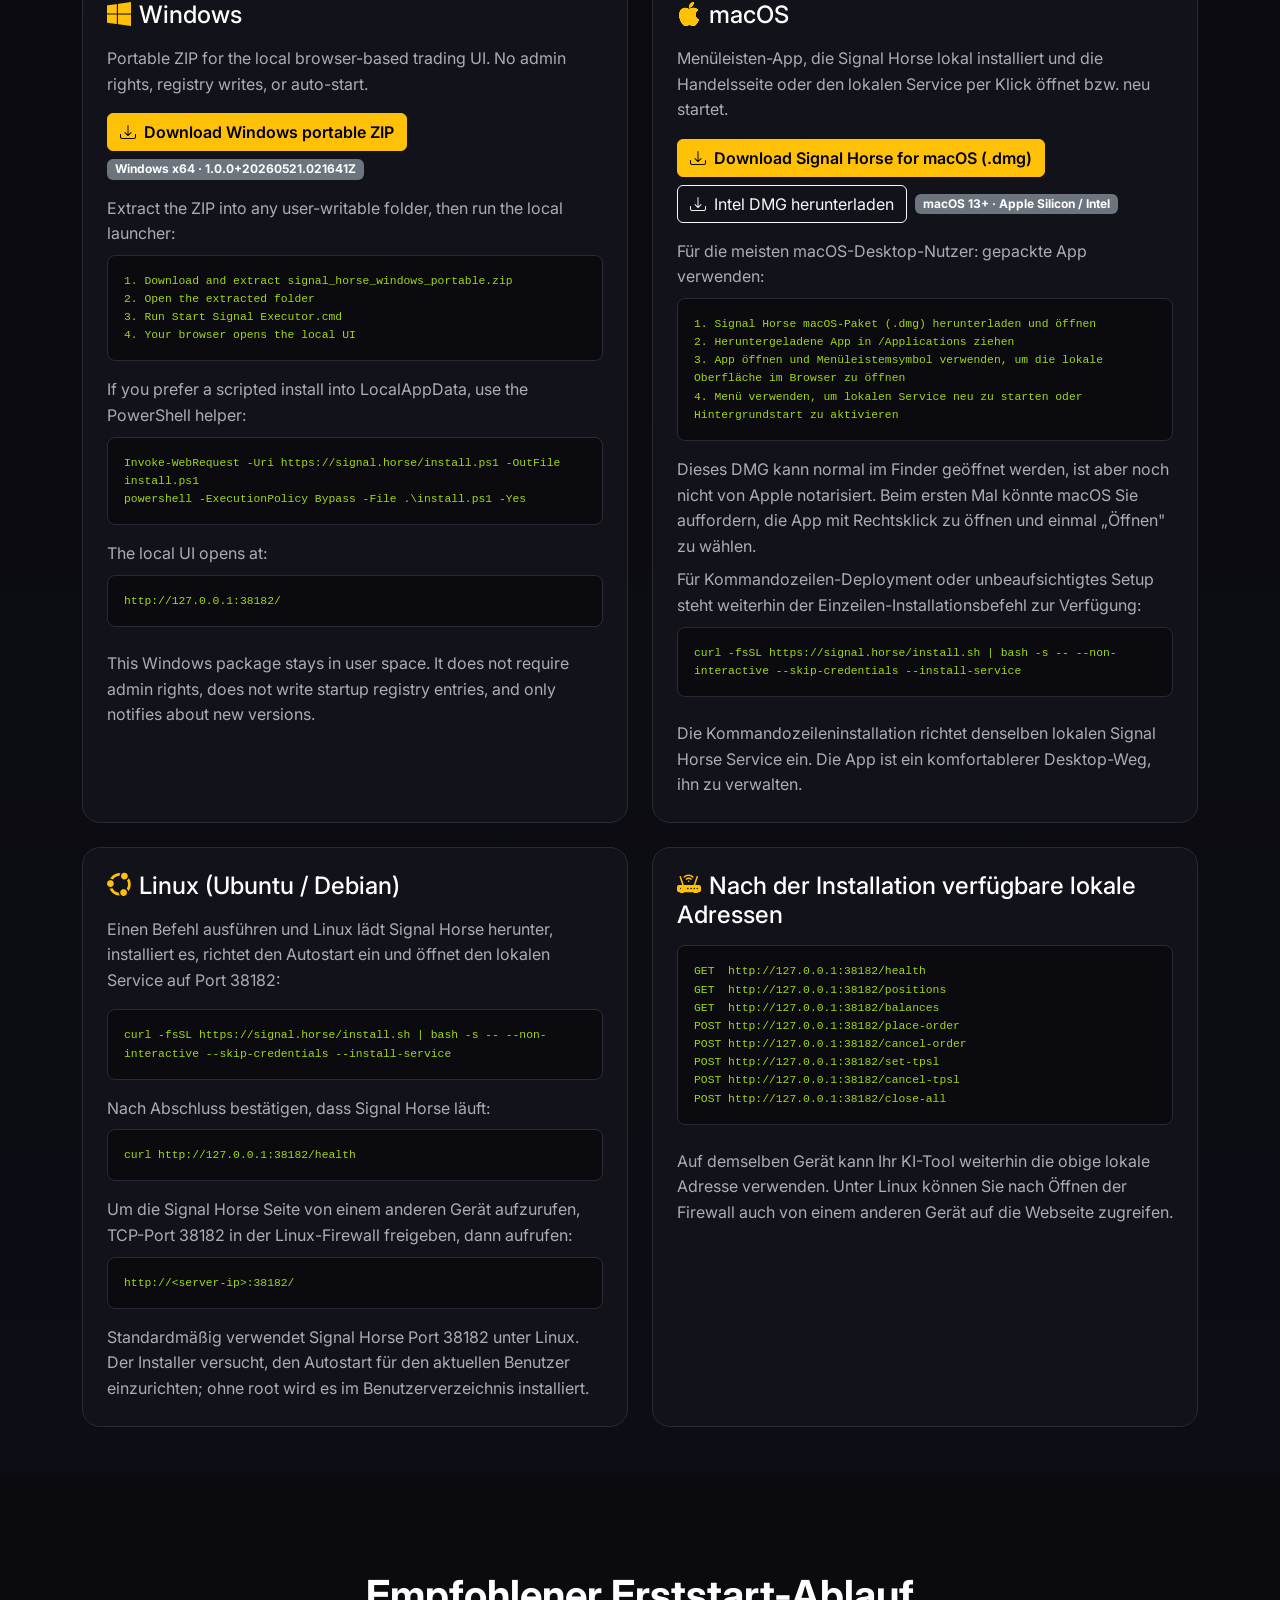
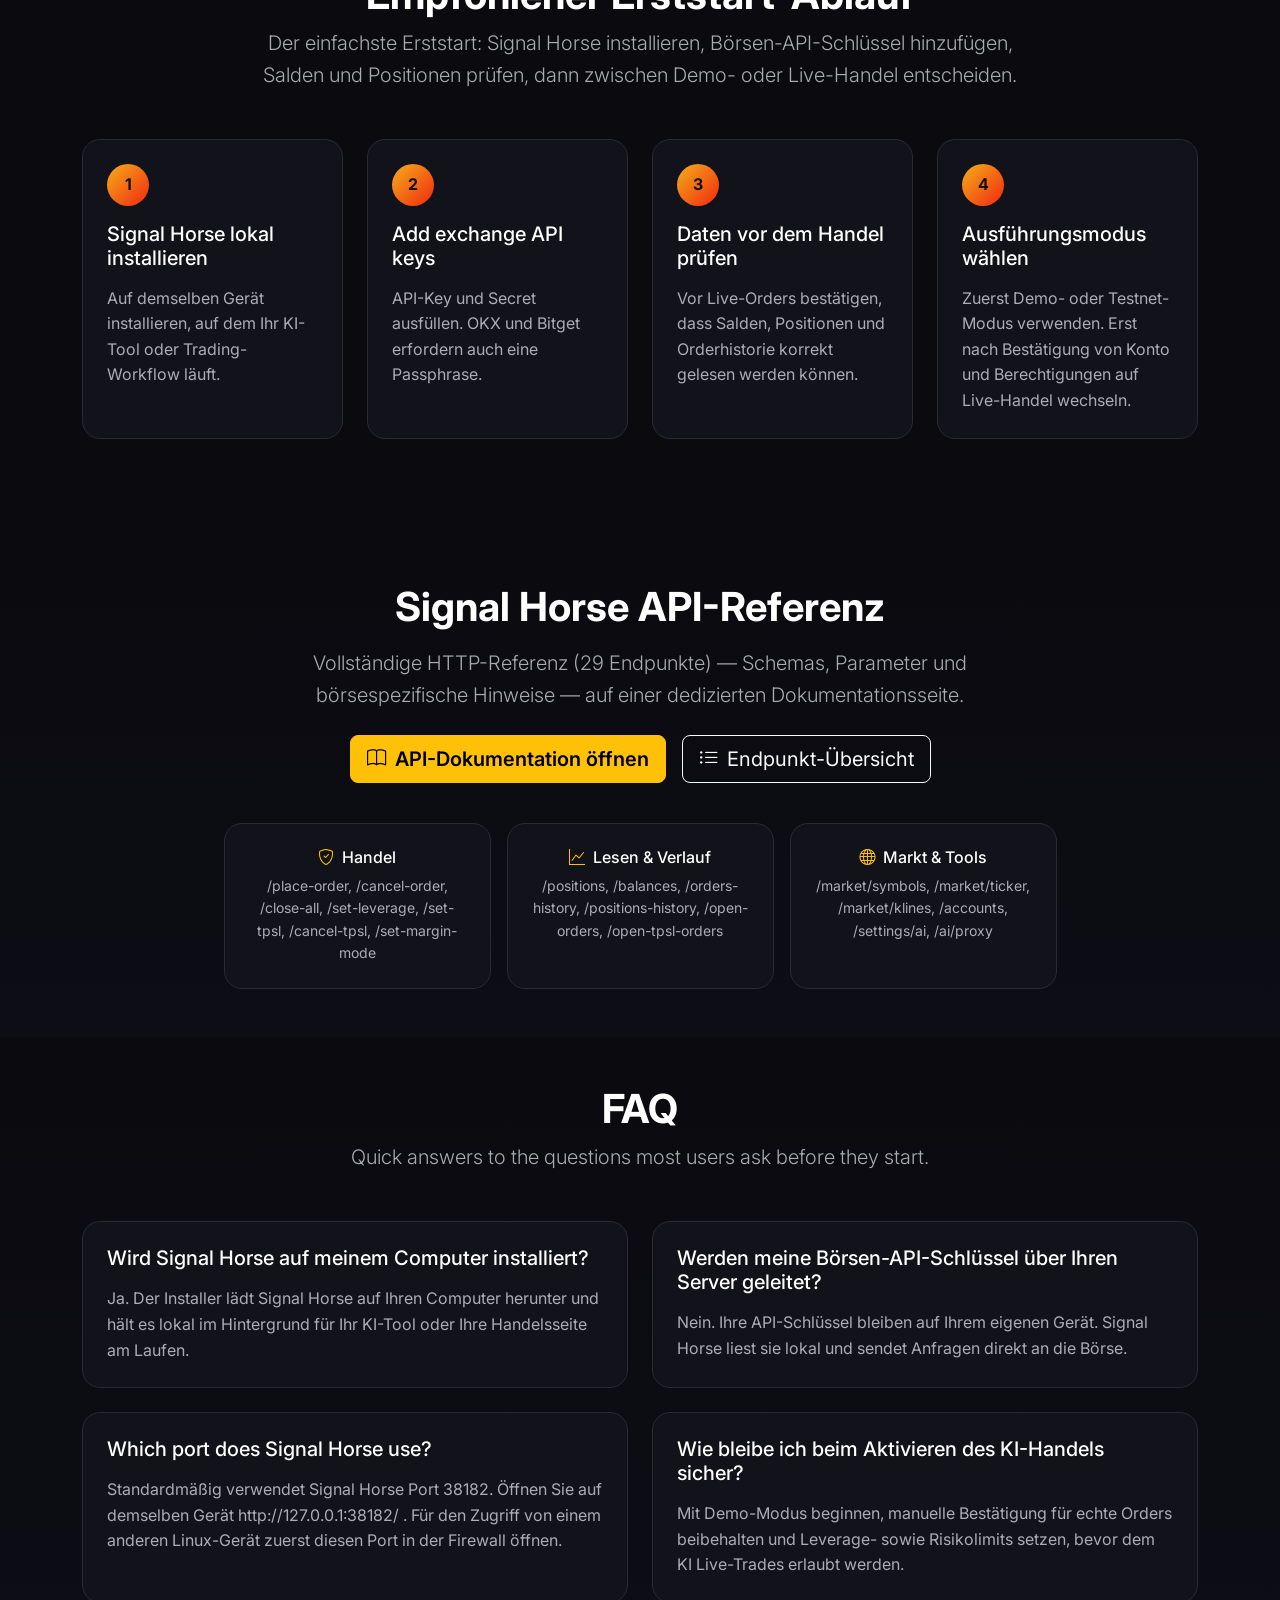
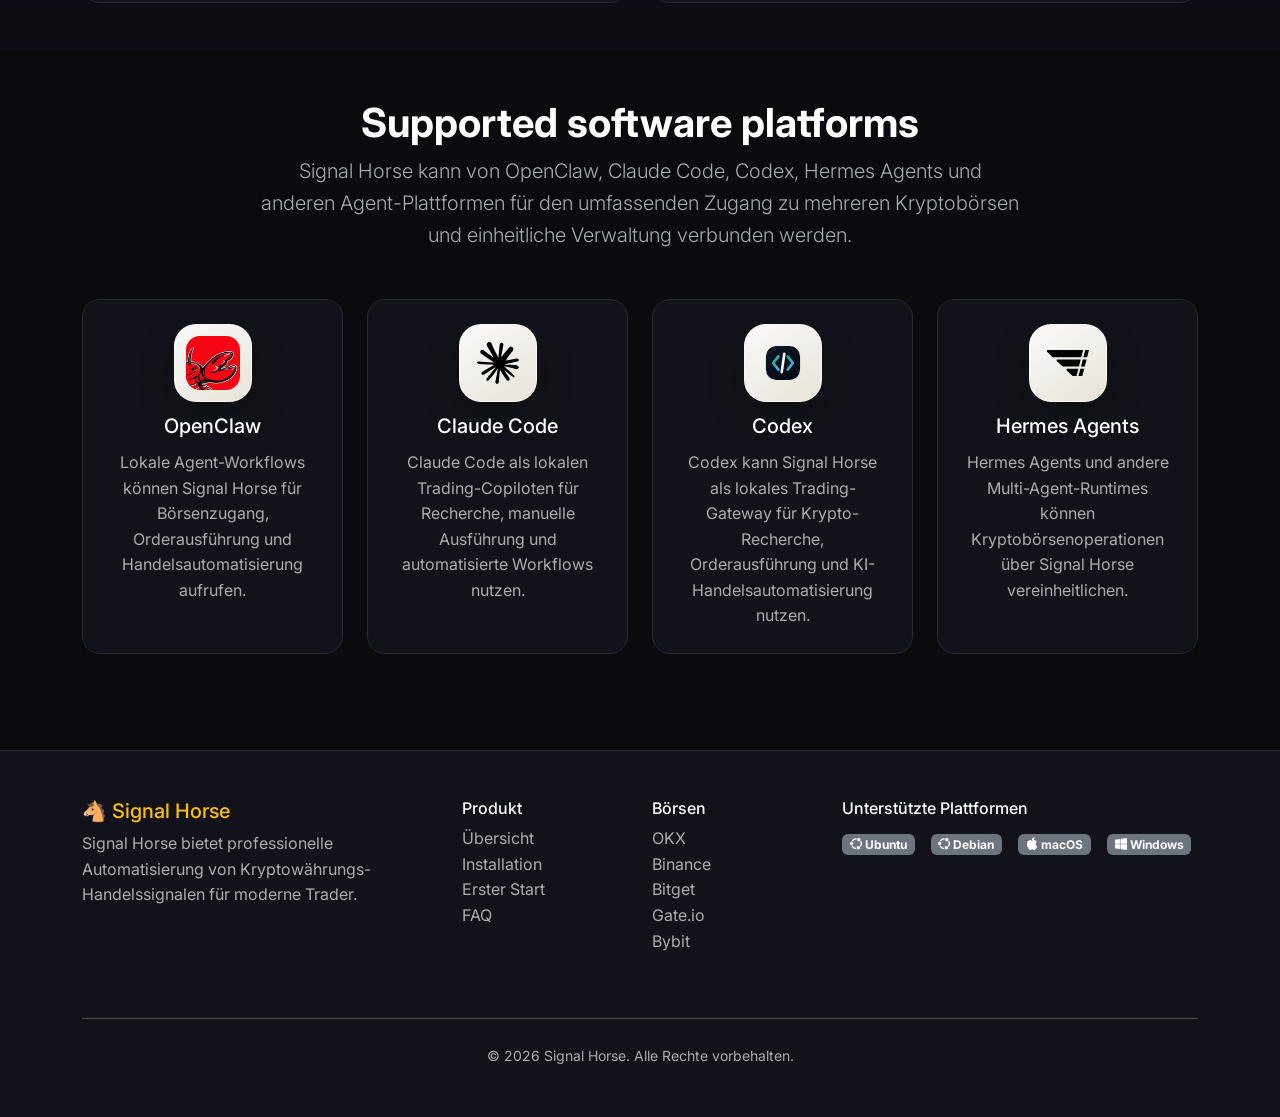
==== commit e9021963: "Publish Signal Horse 1.0.141.2050" ====
--- a/de/index.html
+++ b/de/index.html
@@ -53,7 +53,7 @@
                         <a class="nav-link" href="/de/#faq">FAQ</a>
                     </li>
                     <li class="nav-item">
-                        <a class="nav-link" href="https://signal.horse/docs/">API-Dokumentation</a>
+                        <a class="nav-link" href="https://docs.signal.horse/">API-Dokumentation</a>
                     </li>
                     
                     <!-- Language Dropdown -->
@@ -274,7 +274,7 @@
                     <p class="text-muted">Portable ZIP for the local browser-based trading UI. No admin rights, registry writes, or auto-start.</p>
                     <div class="d-flex gap-2 flex-wrap mb-3">
                         <a href="https://signal.horse/releases/latest/signal_horse_windows_portable.zip" class="btn btn-warning"><i class="bi bi-download me-2"></i>Download Windows portable ZIP</a>
-                        <span class="badge bg-secondary align-self-center">Windows x64 · 1.0.0+20260518.124948Z</span>
+                        <span class="badge bg-secondary align-self-center">Windows x64 · 1.0.0+20260521.021641Z</span>
                     </div>
                     <p class="text-muted mb-2">Extract the ZIP into any user-writable folder, then run the local launcher:</p>
                     <div class="code-block mb-3">
@@ -402,8 +402,8 @@
             <h2 class="display-6 fw-bold">Signal Horse API-Referenz</h2>
             <p class="lead text-muted section-lead mt-3">Vollständige HTTP-Referenz (29 Endpunkte) — Schemas, Parameter und börsespezifische Hinweise — auf einer dedizierten Dokumentationsseite.</p>
             <div class="d-flex gap-3 justify-content-center flex-wrap mt-4">
-                <a href="https://signal.horse/docs/" class="btn btn-warning btn-lg"><i class="bi bi-book me-2"></i>API-Dokumentation öffnen</a>
-                <a href="https://signal.horse/docs/#api-reference" class="btn btn-outline-light btn-lg"><i class="bi bi-list-ul me-2"></i>Endpunkt-Übersicht</a>
+                <a href="https://docs.signal.horse/" class="btn btn-warning btn-lg"><i class="bi bi-book me-2"></i>API-Dokumentation öffnen</a>
+                <a href="https://docs.signal.horse/#api-reference" class="btn btn-outline-light btn-lg"><i class="bi bi-list-ul me-2"></i>Endpunkt-Übersicht</a>
             </div>
             <div class="row g-3 justify-content-center mt-4">
                 <div class="col-md-4 col-lg-3">
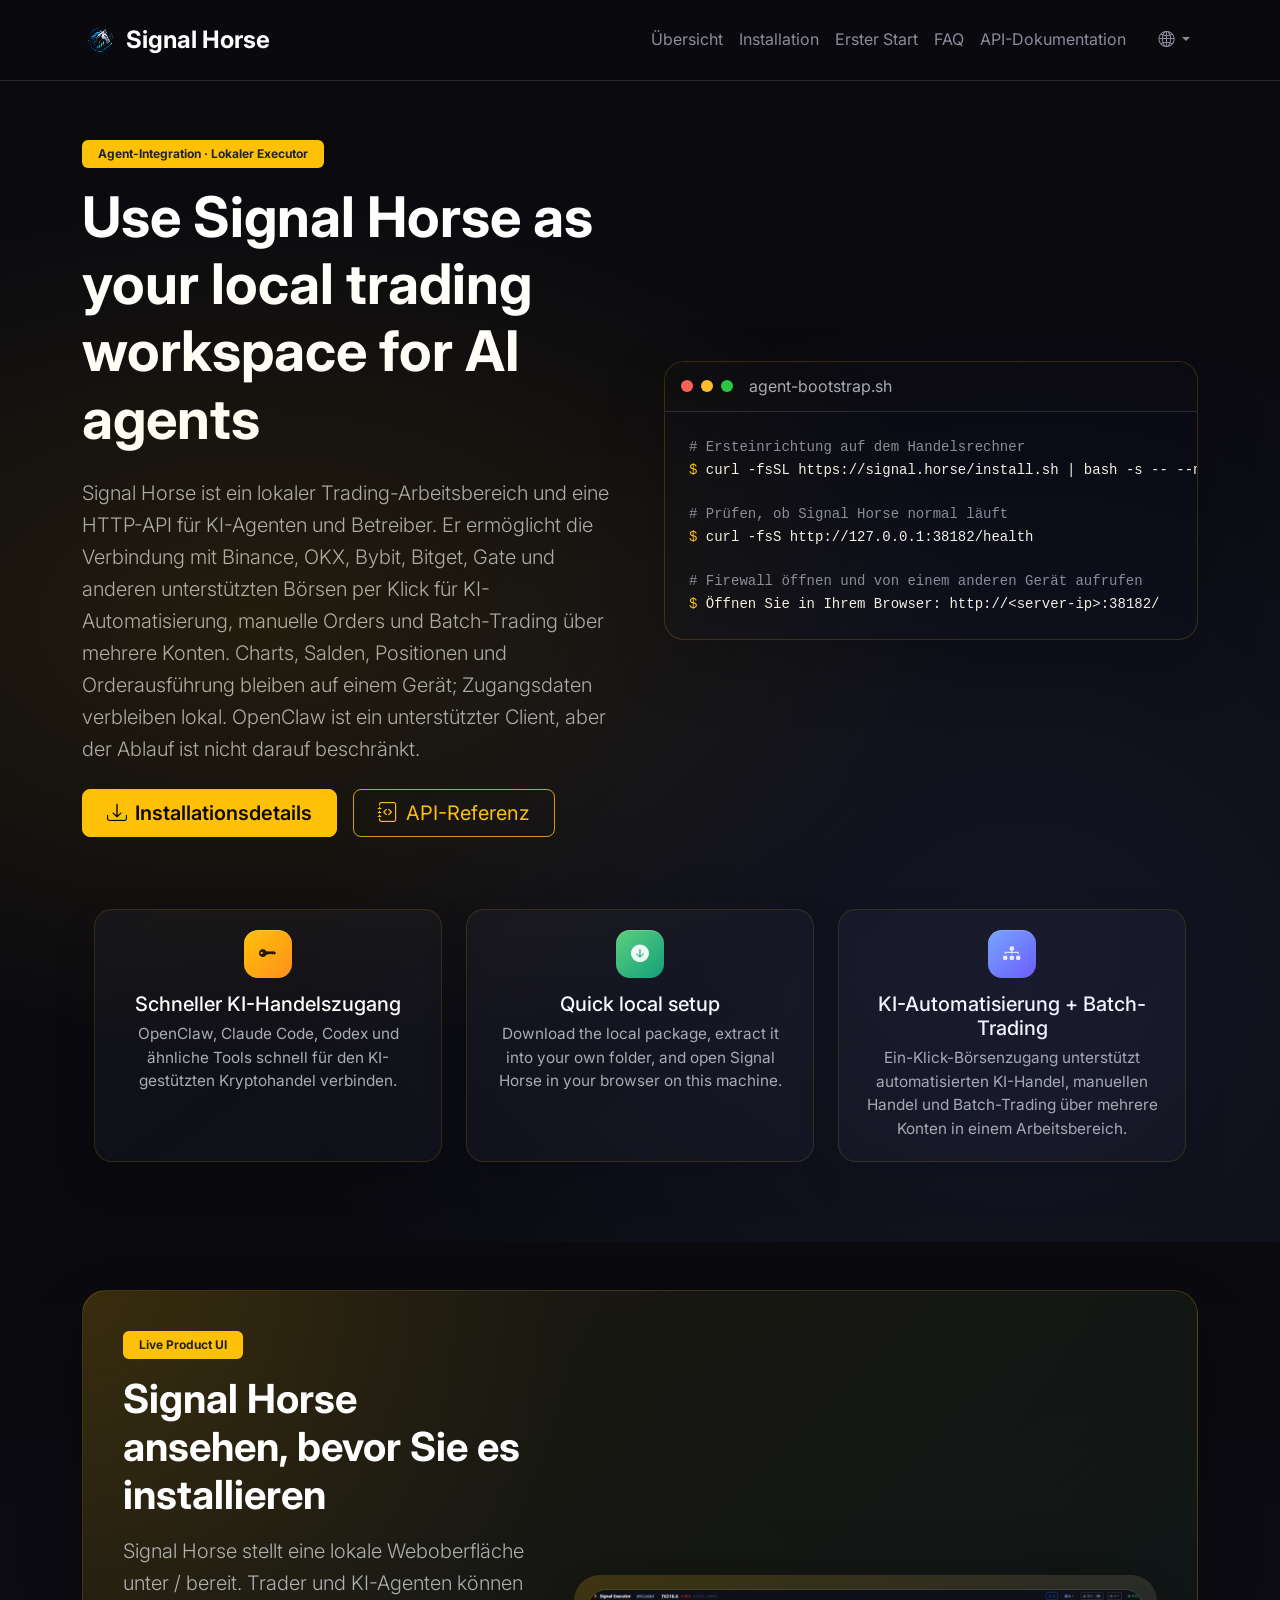
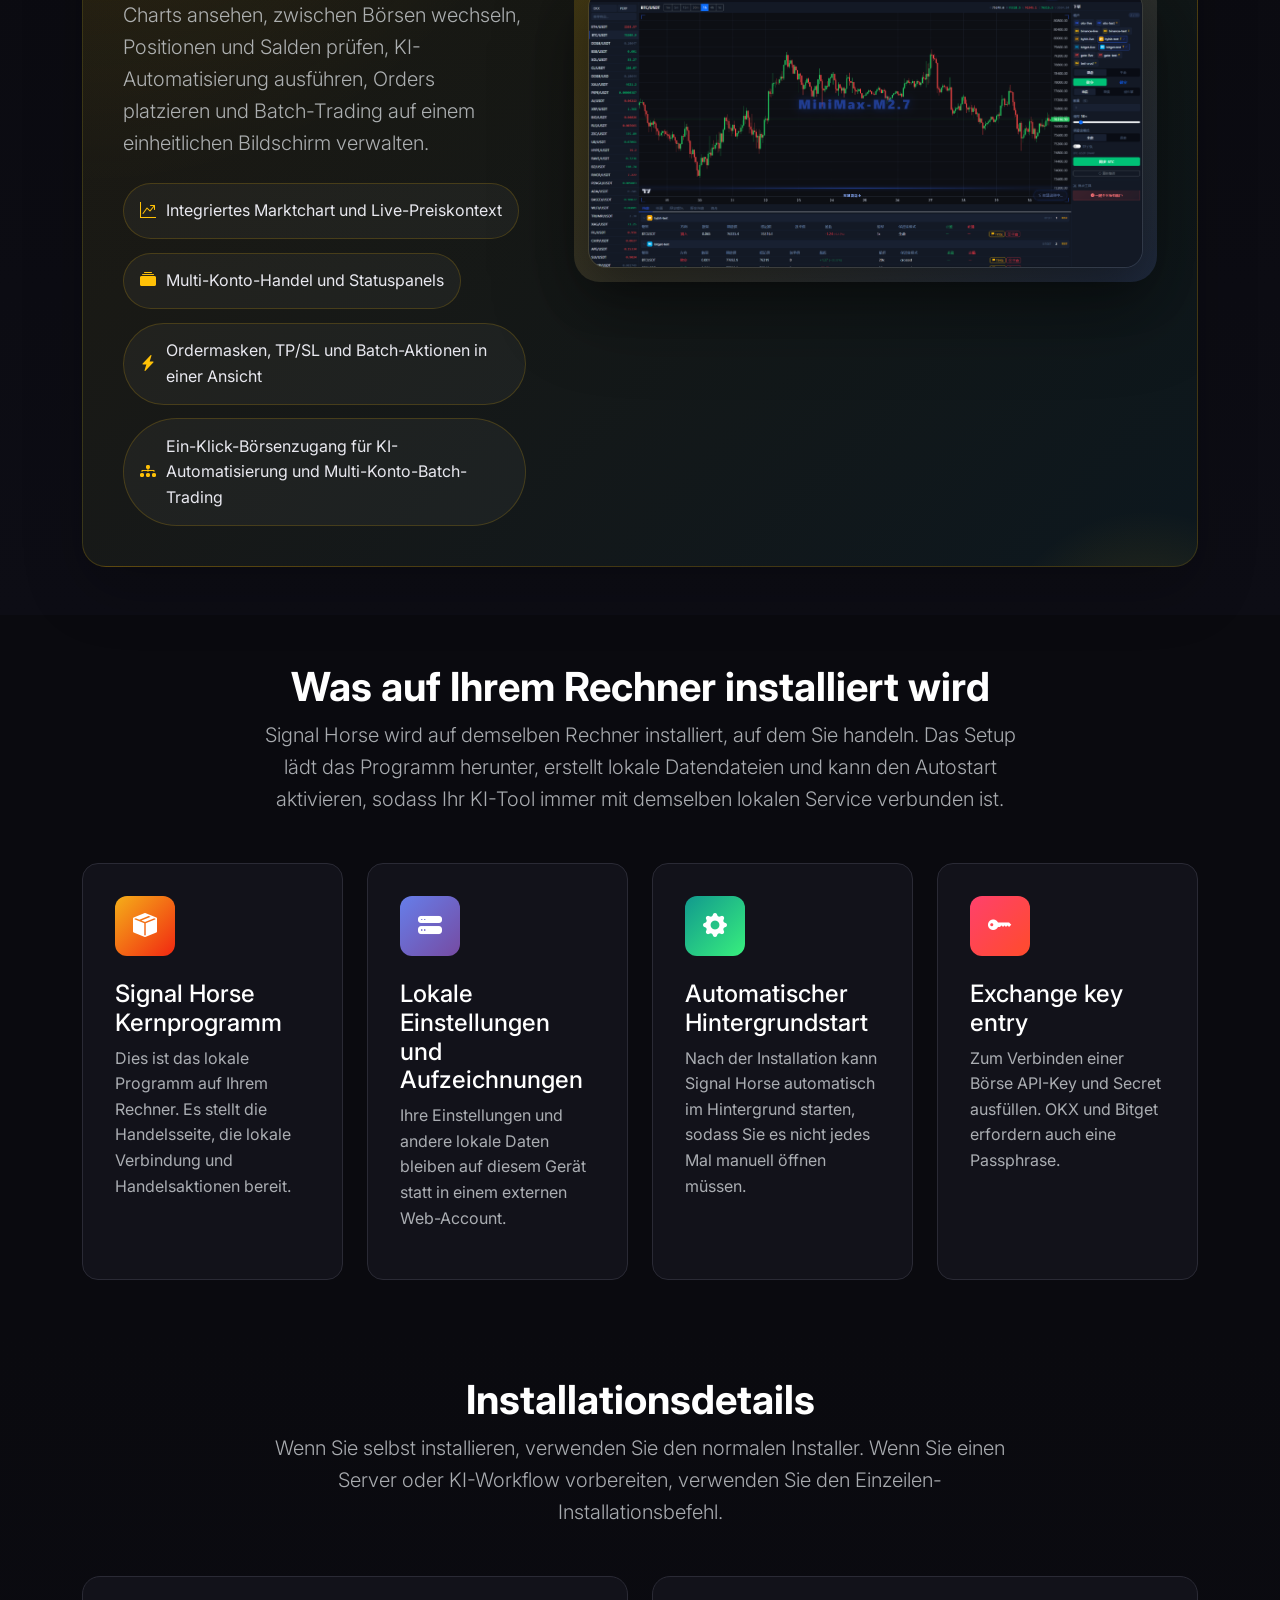
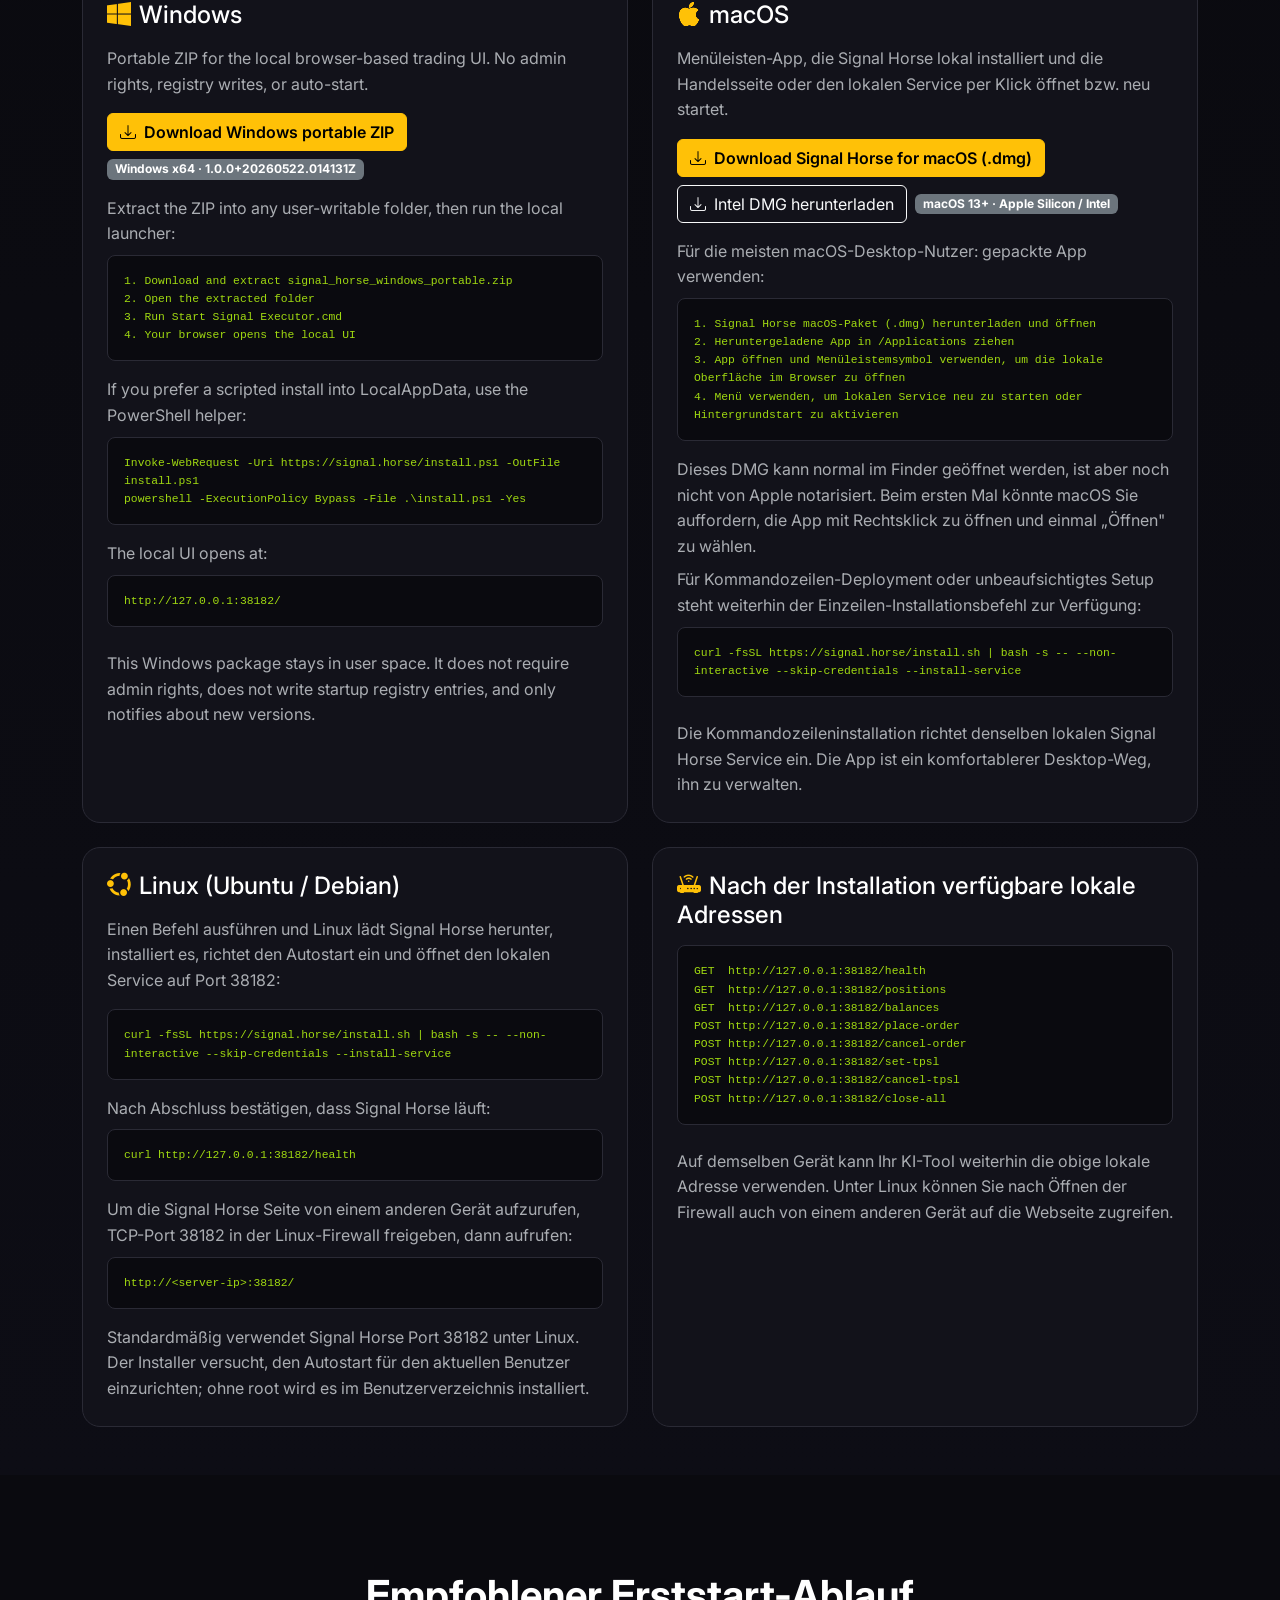
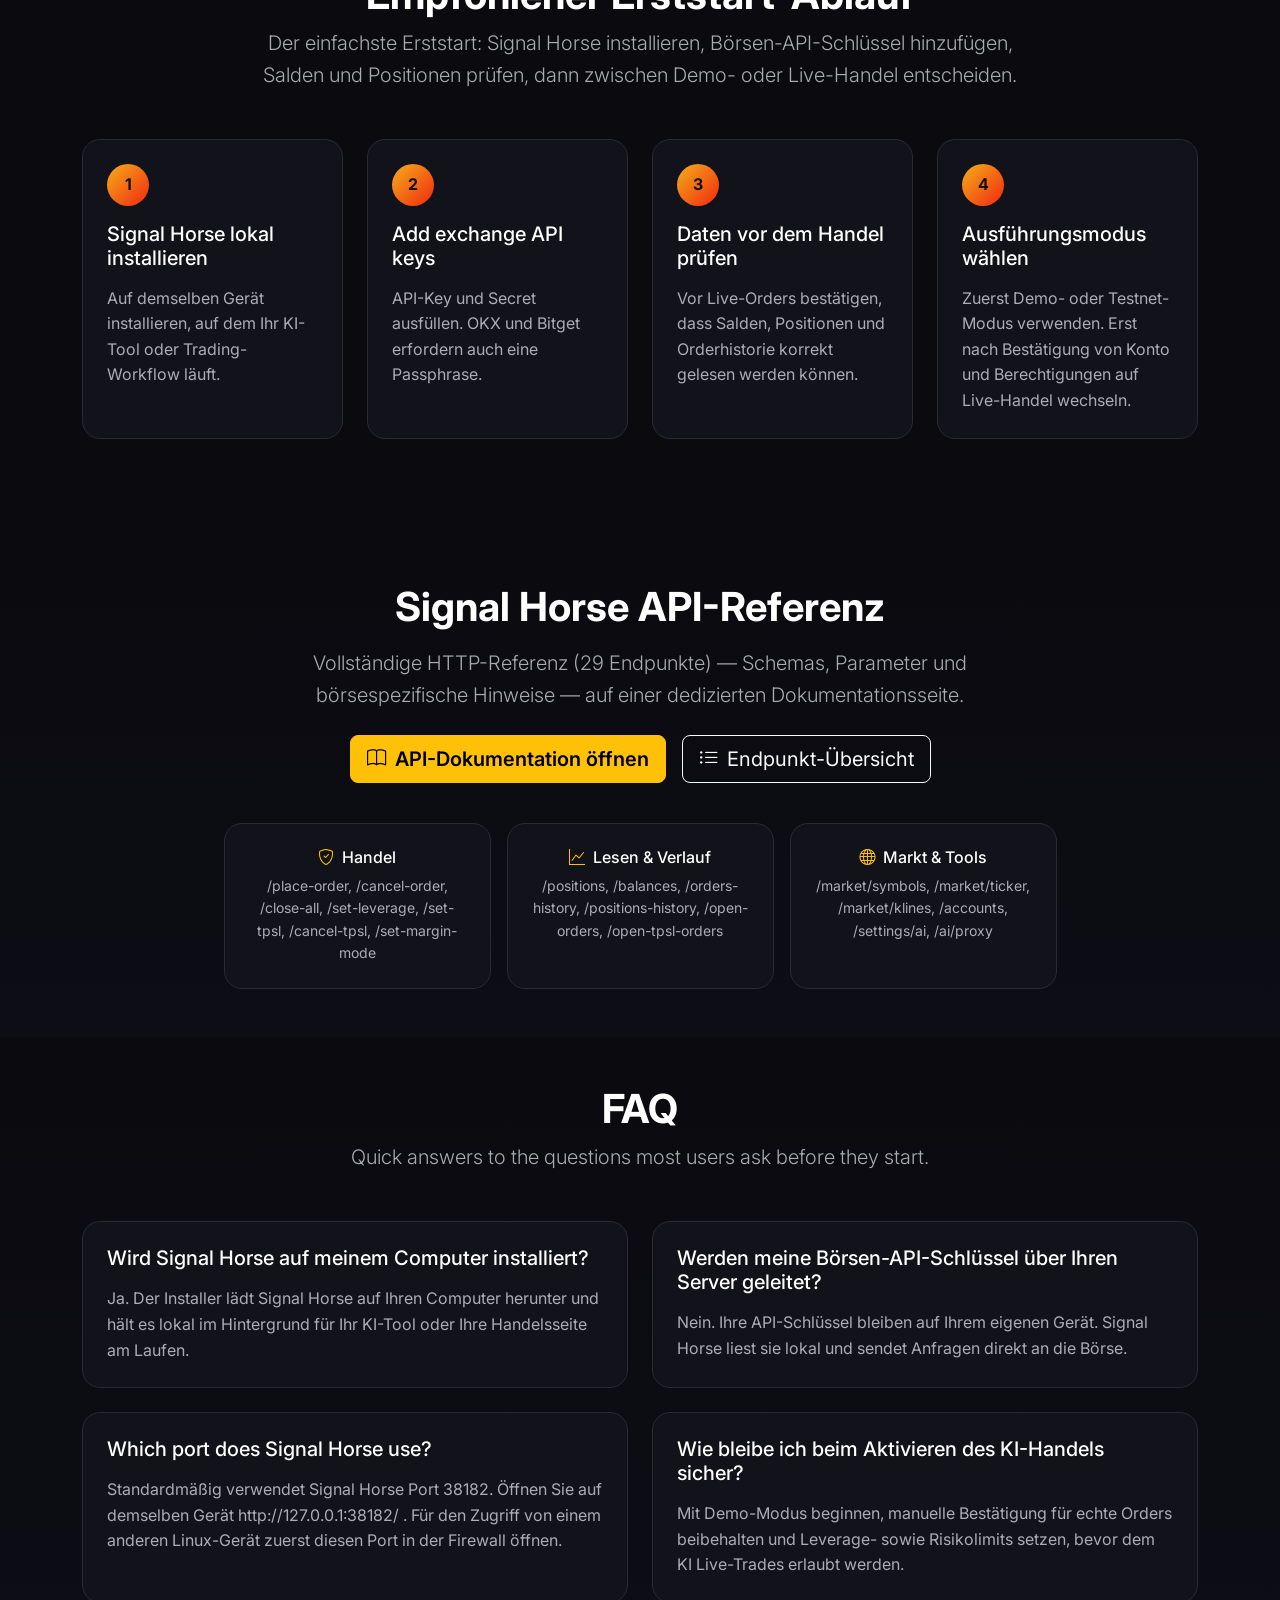
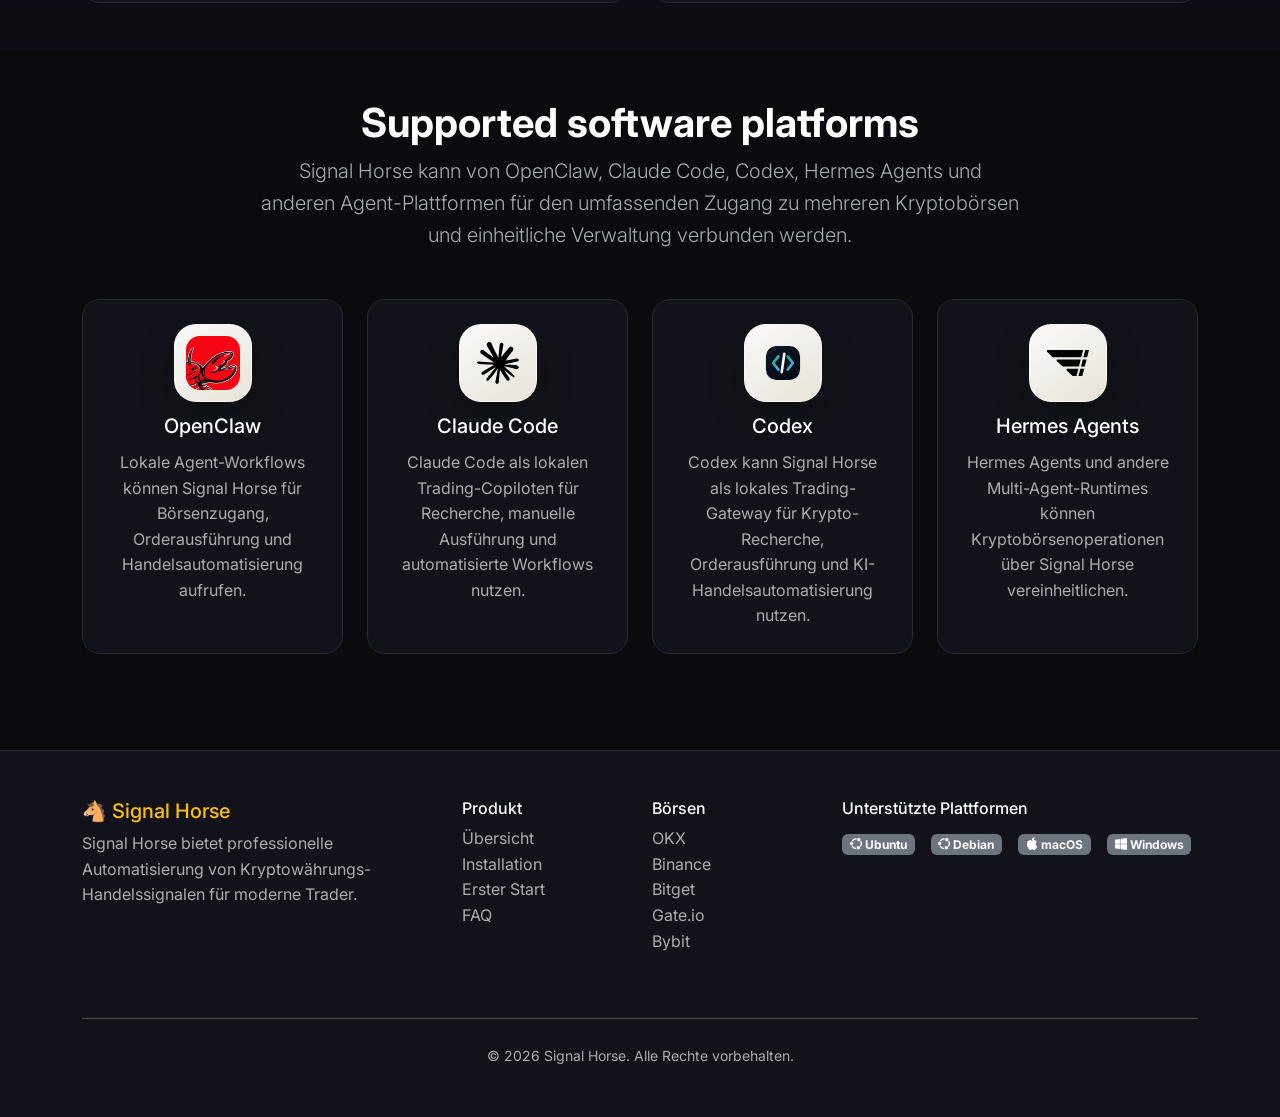
==== commit d5dafa0d: "Publish Signal Horse 1.0.142.1522" ====
--- a/de/index.html
+++ b/de/index.html
@@ -274,7 +274,7 @@
                     <p class="text-muted">Portable ZIP for the local browser-based trading UI. No admin rights, registry writes, or auto-start.</p>
                     <div class="d-flex gap-2 flex-wrap mb-3">
                         <a href="https://signal.horse/releases/latest/signal_horse_windows_portable.zip" class="btn btn-warning"><i class="bi bi-download me-2"></i>Download Windows portable ZIP</a>
-                        <span class="badge bg-secondary align-self-center">Windows x64 · 1.0.0+20260521.021641Z</span>
+                        <span class="badge bg-secondary align-self-center">Windows x64 · 1.0.0+20260522.014131Z</span>
                     </div>
                     <p class="text-muted mb-2">Extract the ZIP into any user-writable folder, then run the local launcher:</p>
                     <div class="code-block mb-3">
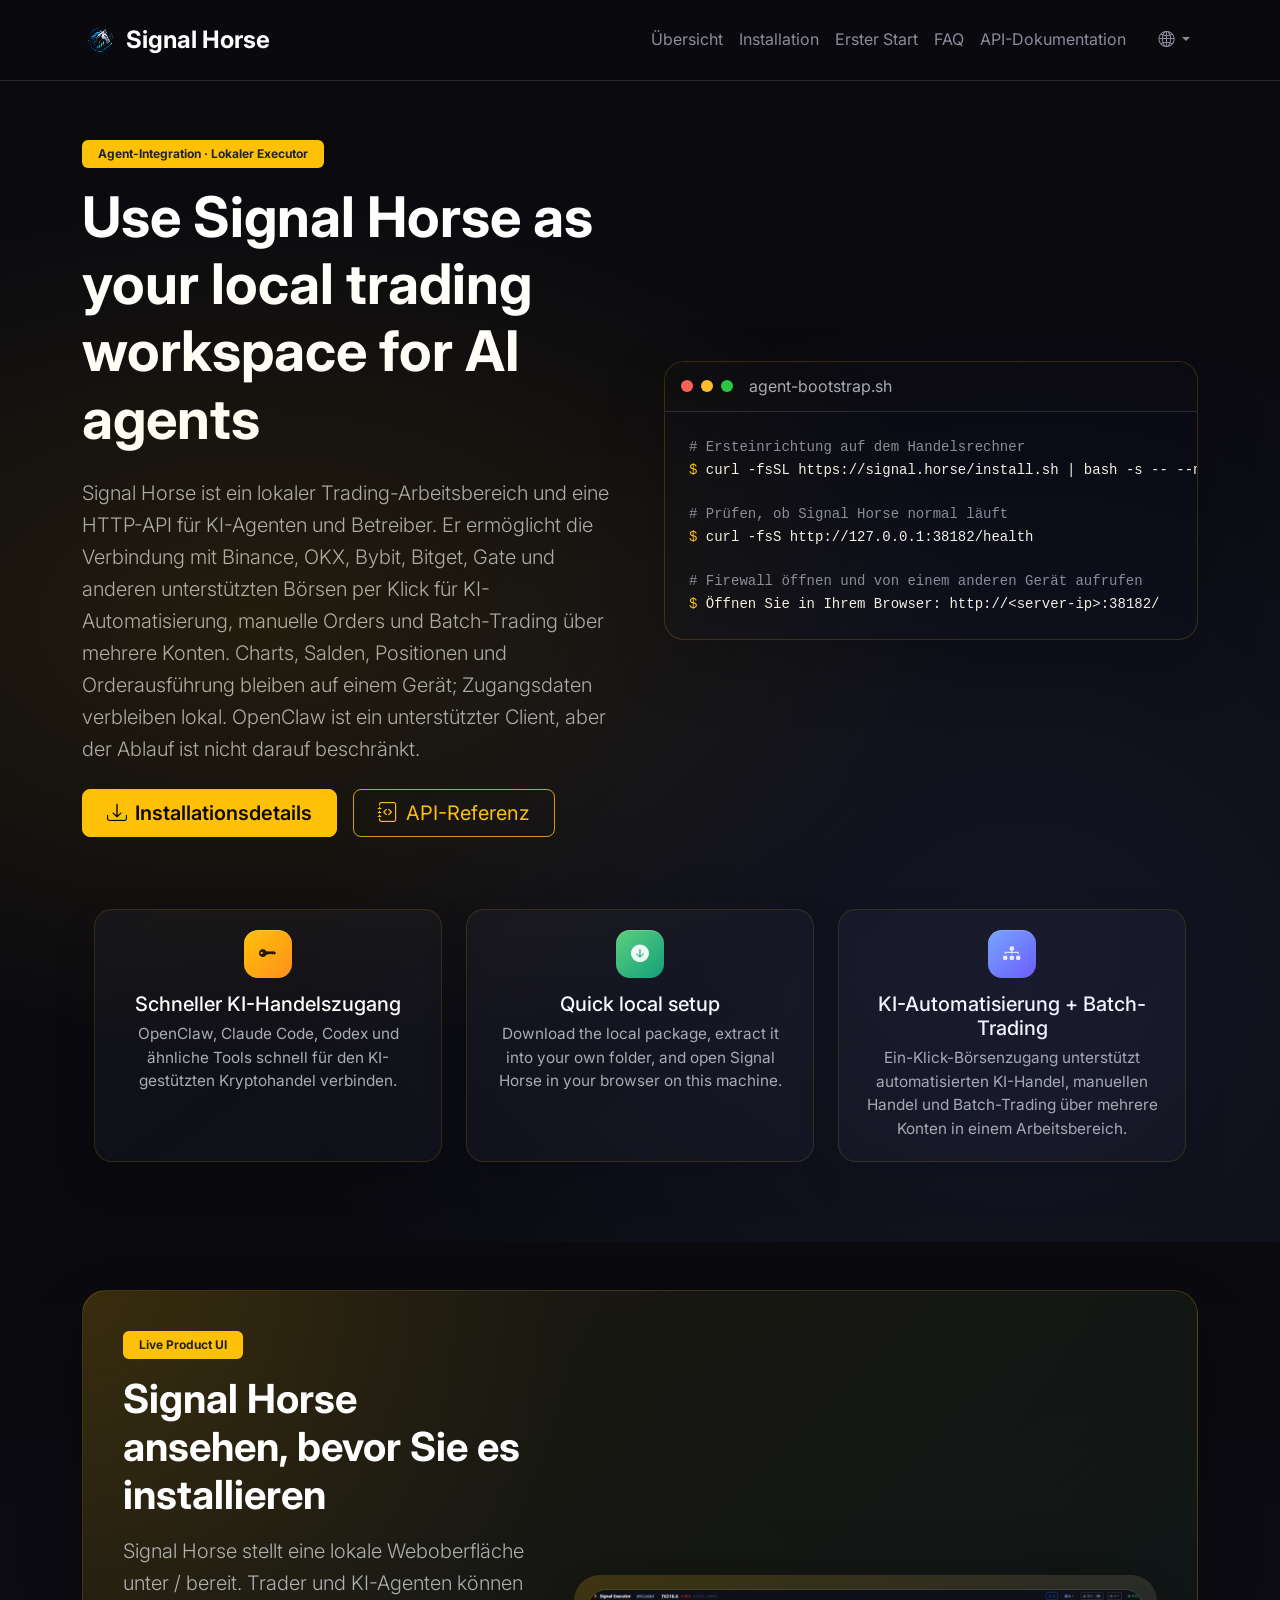
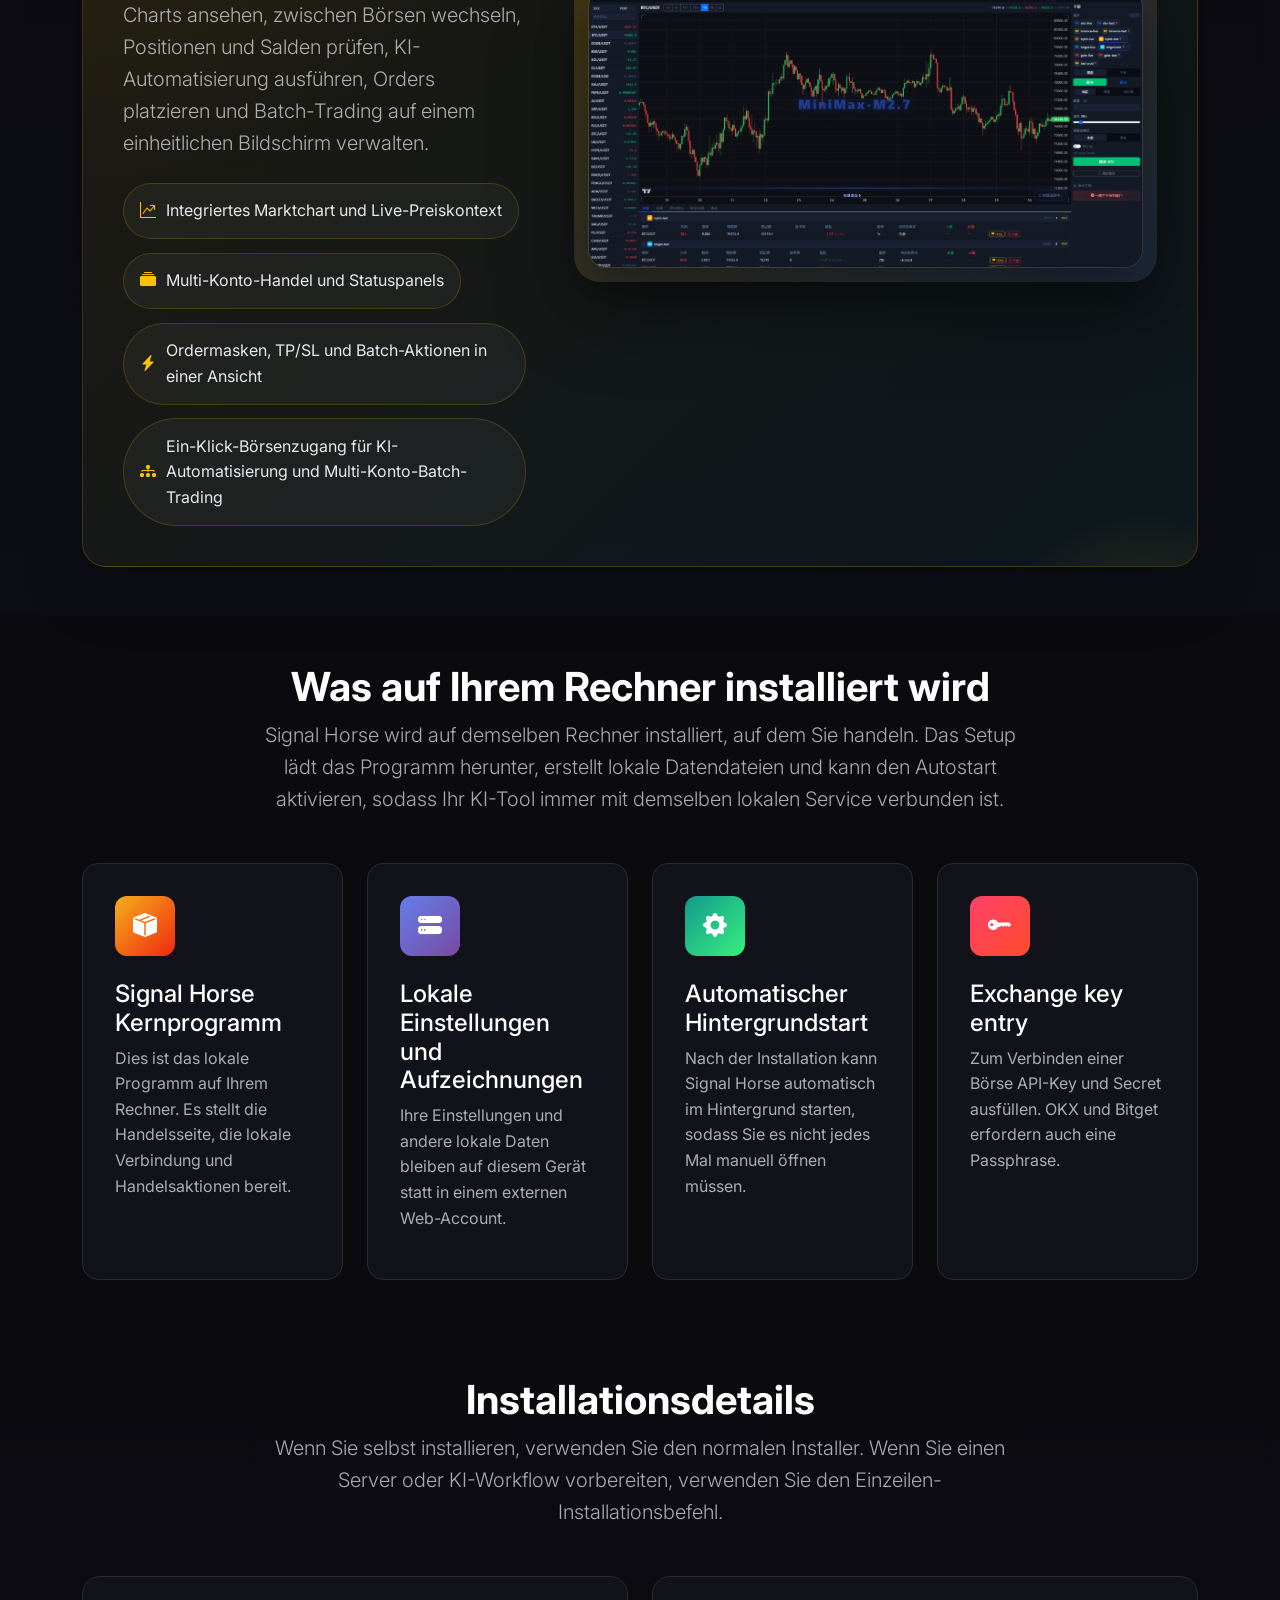
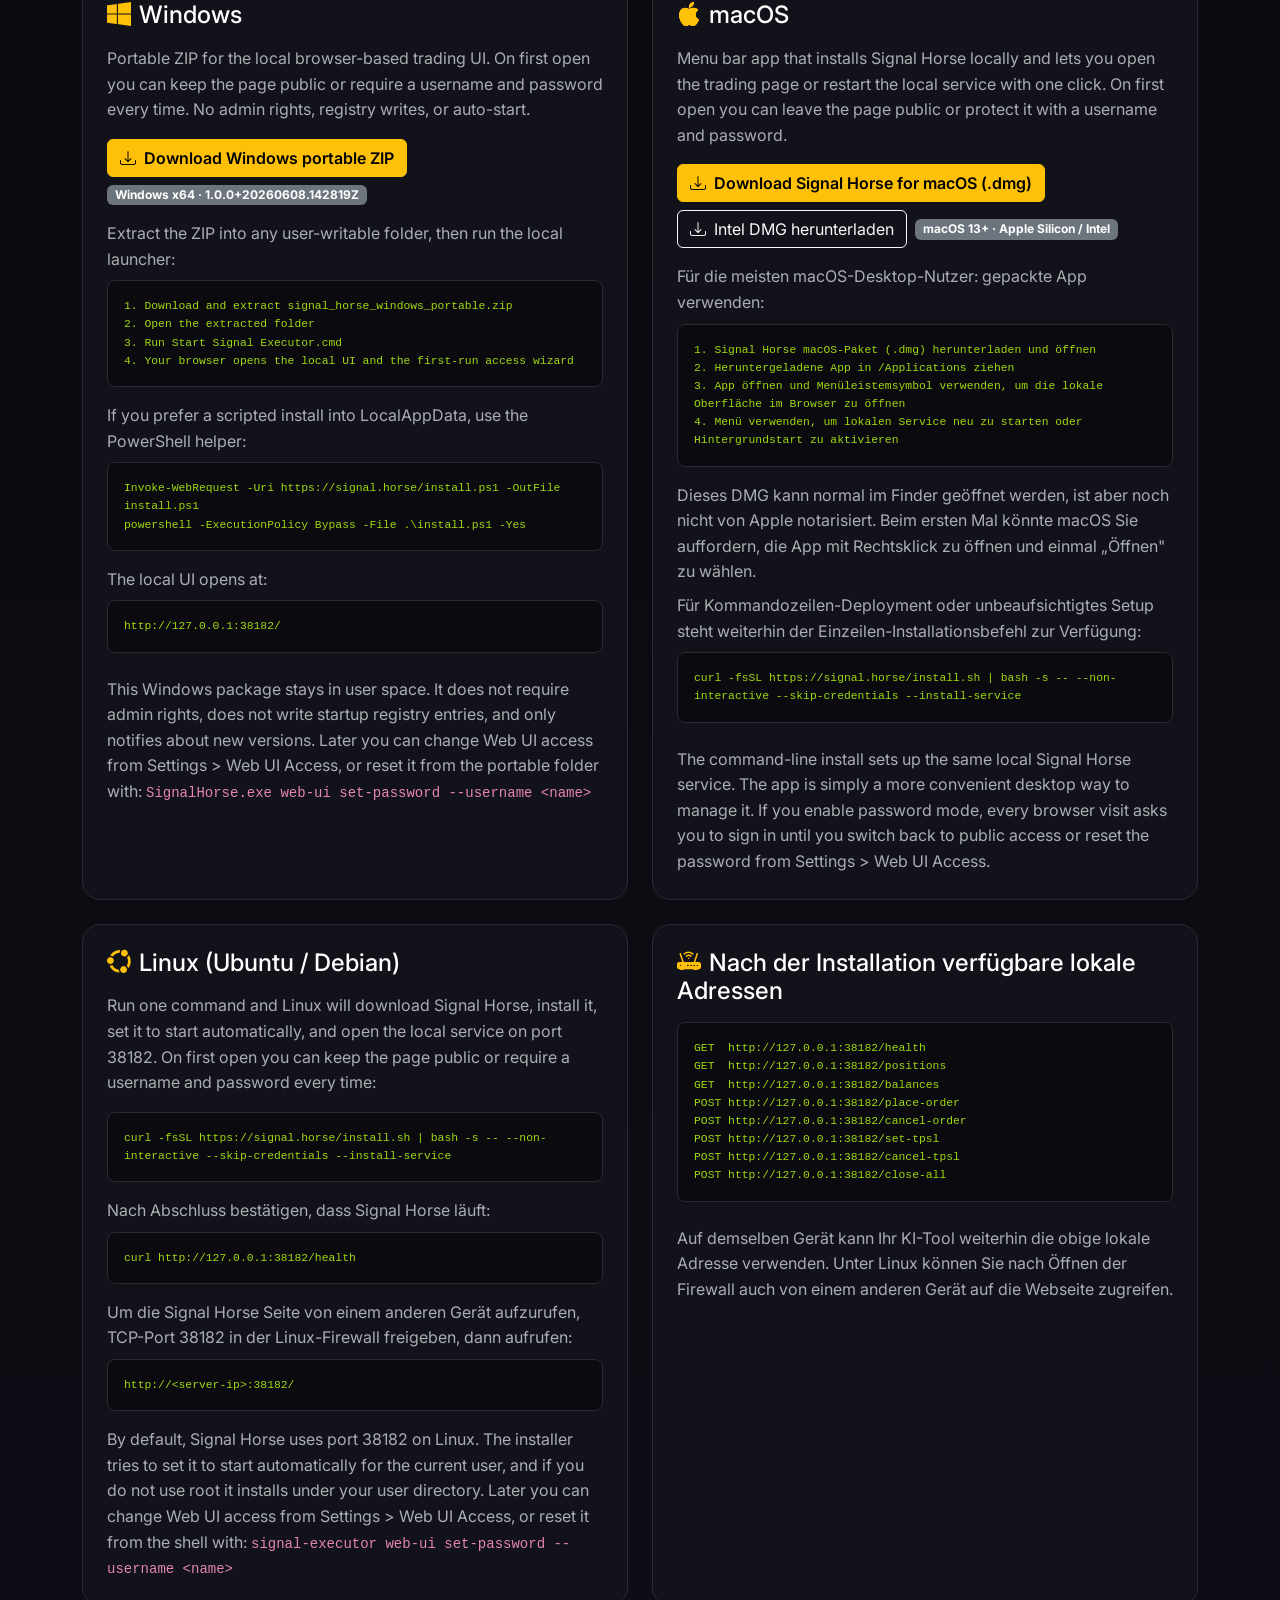
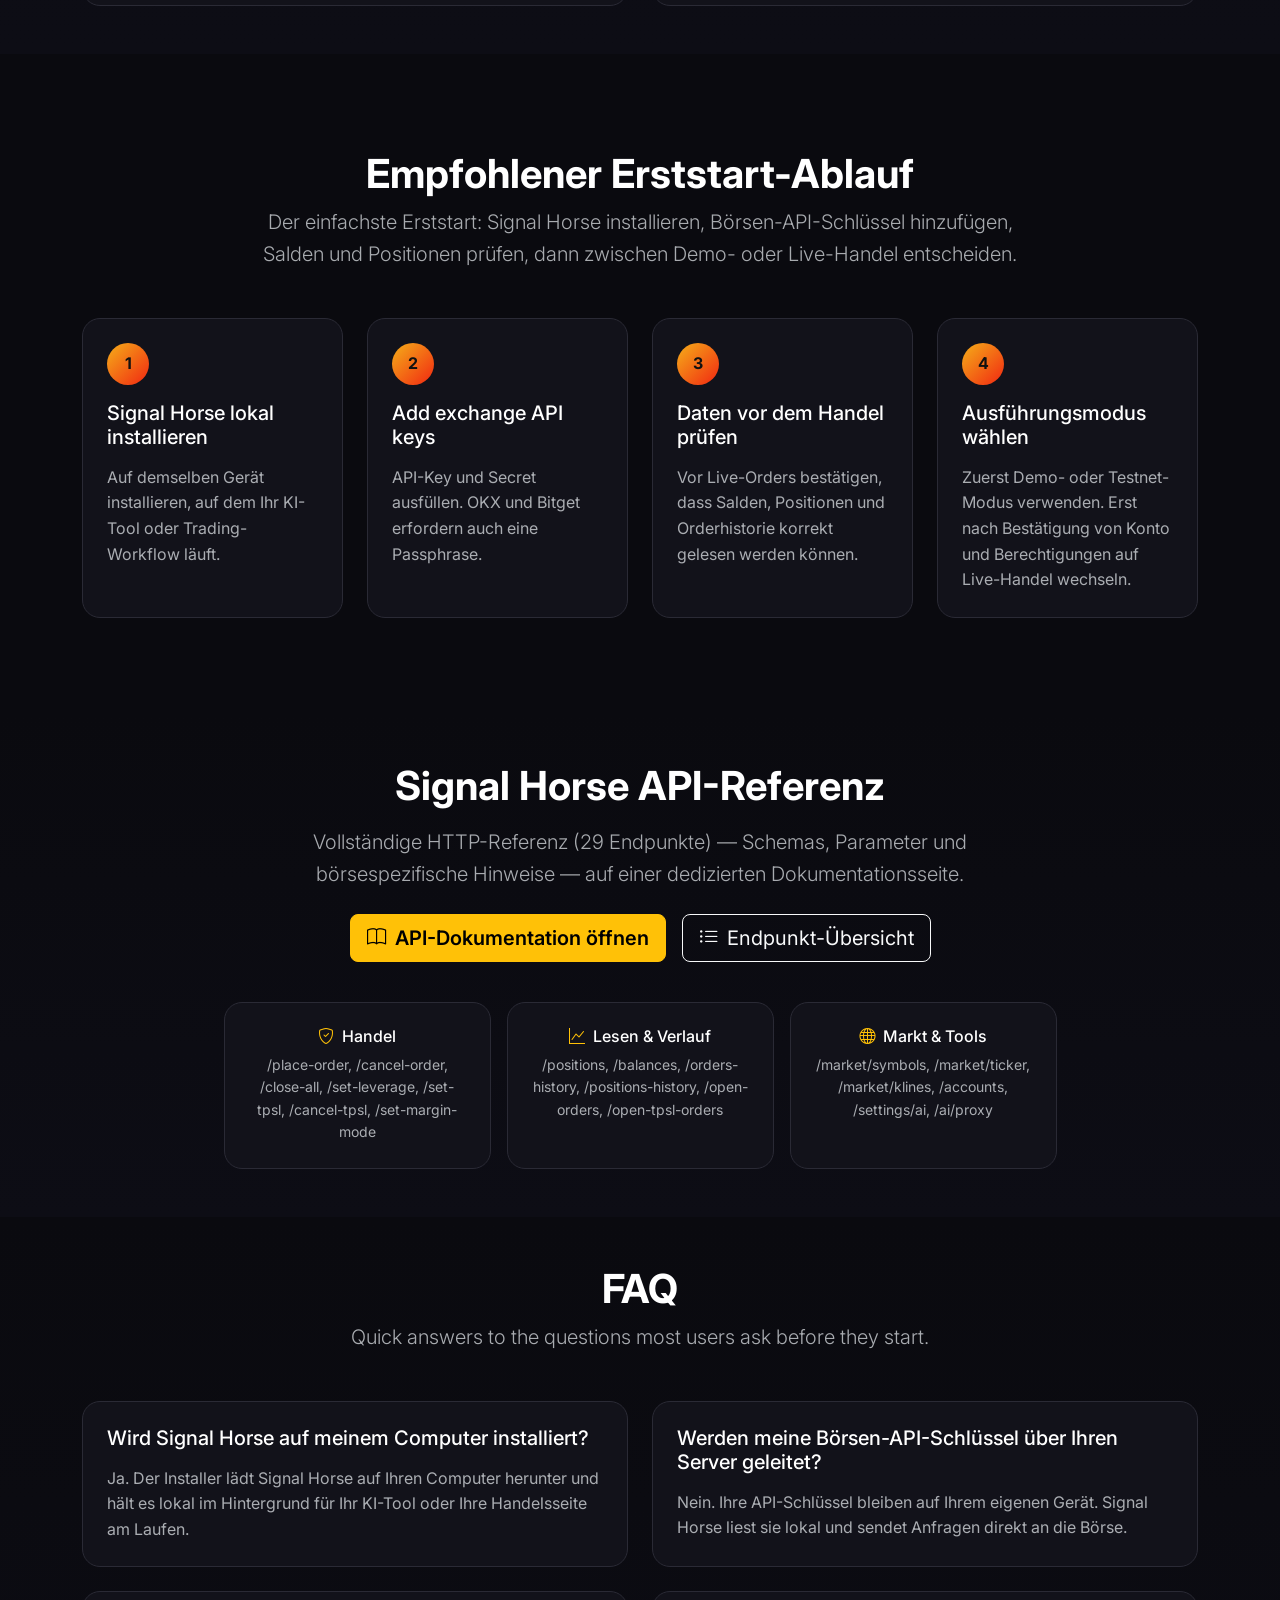
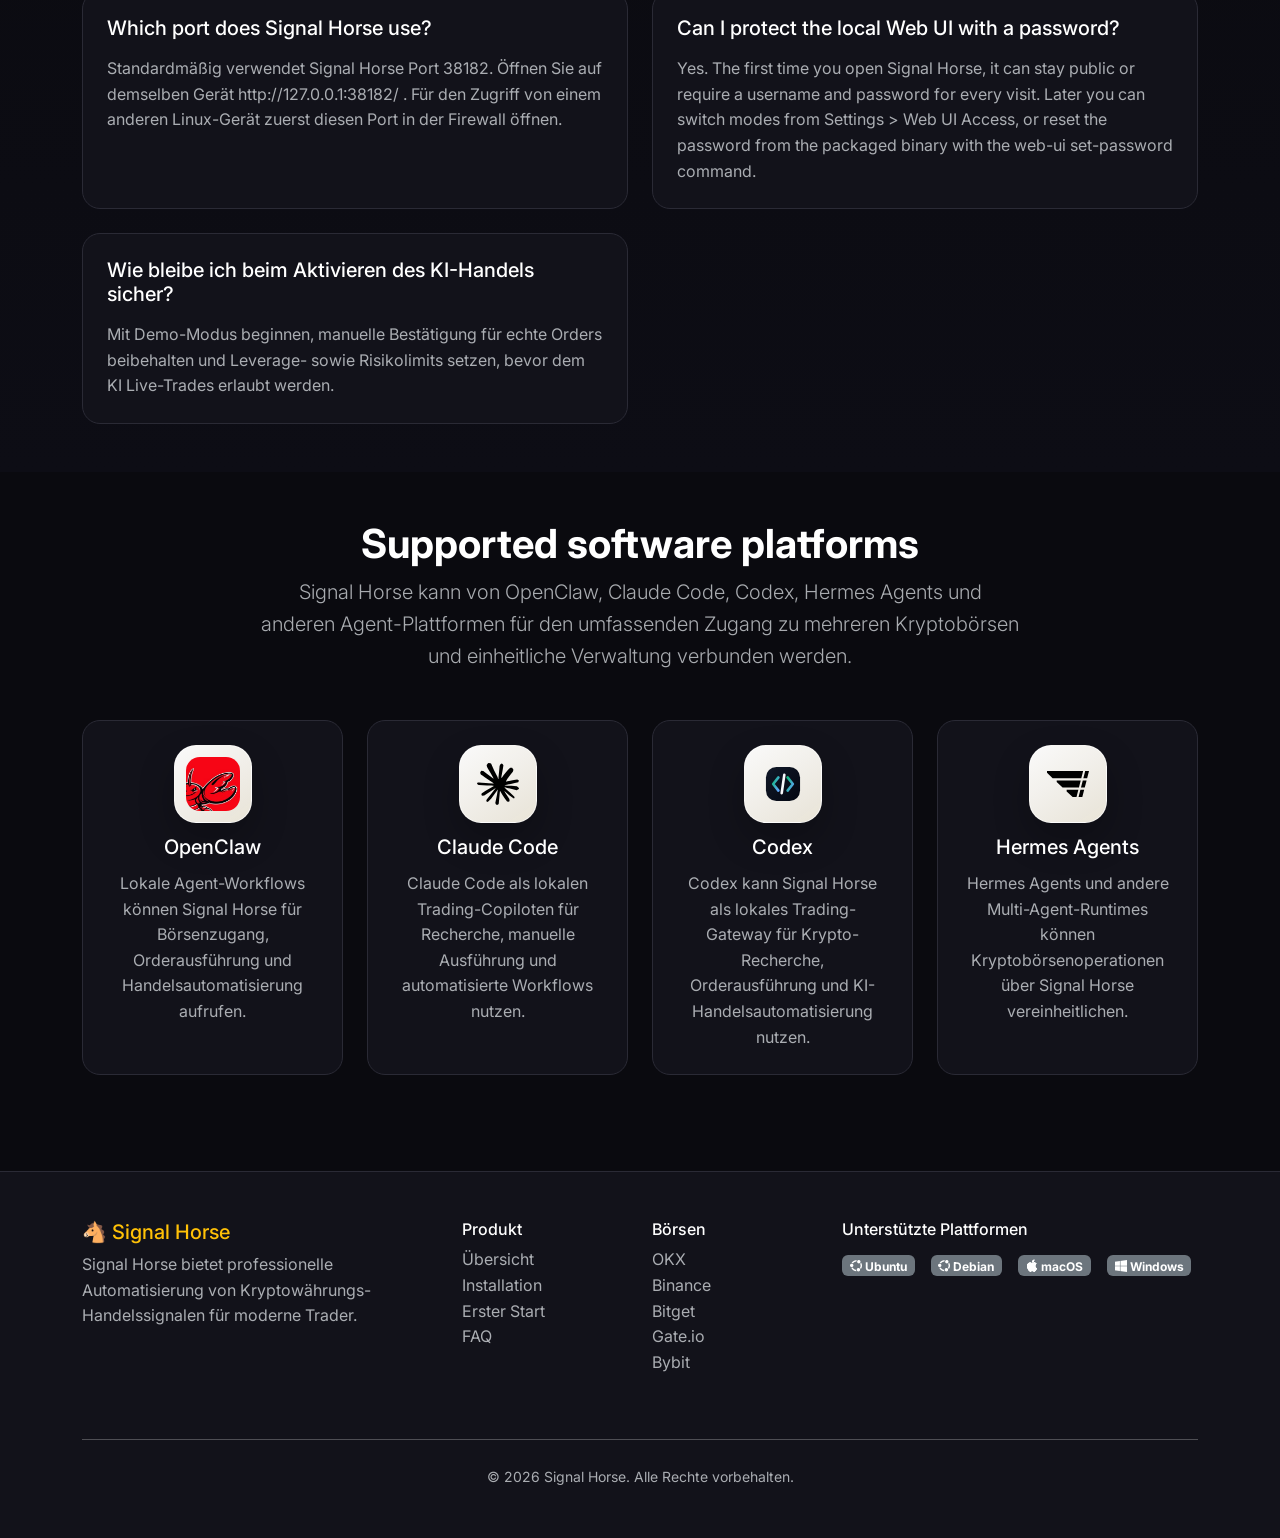
==== commit 1cbd87fb: "Publish Web UI access wizard release" ====
--- a/de/index.html
+++ b/de/index.html
@@ -271,17 +271,17 @@
             <div class="col-lg-6">
                 <div class="install-platform-card h-100">
                     <h4><i class="bi bi-windows text-warning me-2"></i>Windows</h4>
-                    <p class="text-muted">Portable ZIP for the local browser-based trading UI. No admin rights, registry writes, or auto-start.</p>
+                    <p class="text-muted">Portable ZIP for the local browser-based trading UI. On first open you can keep the page public or require a username and password every time. No admin rights, registry writes, or auto-start.</p>
                     <div class="d-flex gap-2 flex-wrap mb-3">
                         <a href="https://signal.horse/releases/latest/signal_horse_windows_portable.zip" class="btn btn-warning"><i class="bi bi-download me-2"></i>Download Windows portable ZIP</a>
-                        <span class="badge bg-secondary align-self-center">Windows x64 · 1.0.0+20260522.014131Z</span>
+                        <span class="badge bg-secondary align-self-center">Windows x64 · 1.0.0+20260608.142819Z</span>
                     </div>
                     <p class="text-muted mb-2">Extract the ZIP into any user-writable folder, then run the local launcher:</p>
                     <div class="code-block mb-3">
                         <pre class="mb-0 guide-code">1. Download and extract signal_horse_windows_portable.zip
 2. Open the extracted folder
 3. Run Start Signal Executor.cmd
-4. Your browser opens the local UI</pre>
+4. Your browser opens the local UI and the first-run access wizard</pre>
                     </div>
                     <p class="text-muted mb-2">If you prefer a scripted install into LocalAppData, use the PowerShell helper:</p>
                     <div class="code-block mb-3">
@@ -292,13 +292,13 @@
                     <div class="code-block mb-4">
                         <pre class="mb-0 guide-code">http://127.0.0.1:38182/</pre>
                     </div>
-                    <p class="text-muted mb-0">This Windows package stays in user space. It does not require admin rights, does not write startup registry entries, and only notifies about new versions.</p>
+                    <p class="text-muted mb-0">This Windows package stays in user space. It does not require admin rights, does not write startup registry entries, and only notifies about new versions. Later you can change Web UI access from Settings &gt; Web UI Access, or reset it from the portable folder with: <code>SignalHorse.exe web-ui set-password --username &lt;name&gt;</code></p>
                 </div>
             </div>
             <div class="col-lg-6">
                 <div class="install-platform-card h-100">
                     <h4><i class="bi bi-apple text-warning me-2"></i>macOS</h4>
-                    <p class="text-muted">Menüleisten-App, die Signal Horse lokal installiert und die Handelsseite oder den lokalen Service per Klick öffnet bzw. neu startet.</p>
+                    <p class="text-muted">Menu bar app that installs Signal Horse locally and lets you open the trading page or restart the local service with one click. On first open you can leave the page public or protect it with a username and password.</p>
                     <div class="d-flex gap-2 flex-wrap mb-3">
                         <a href="https://signal.horse/releases/latest/signal_executor_darwin_arm64.dmg" class="btn btn-warning"><i class="bi bi-download me-2"></i>Download Signal Horse for macOS (.dmg)</a>
                         <a href="https://signal.horse/releases/latest/signal_executor_darwin_amd64.dmg" class="btn btn-outline-light"><i class="bi bi-download me-2"></i>Intel DMG herunterladen</a>
@@ -316,13 +316,13 @@
                     <div class="code-block mb-4">
                         <pre class="mb-0 guide-code">curl -fsSL https://signal.horse/install.sh | bash -s -- --non-interactive --skip-credentials --install-service</pre>
                     </div>
-                    <p class="text-muted mb-0">Die Kommandozeileninstallation richtet denselben lokalen Signal Horse Service ein. Die App ist ein komfortablerer Desktop-Weg, ihn zu verwalten.</p>
+                    <p class="text-muted mb-0">The command-line install sets up the same local Signal Horse service. The app is simply a more convenient desktop way to manage it. If you enable password mode, every browser visit asks you to sign in until you switch back to public access or reset the password from Settings &gt; Web UI Access.</p>
                 </div>
             </div>
             <div class="col-lg-6">
                 <div class="install-platform-card h-100">
                     <h4><i class="bi bi-ubuntu text-warning me-2"></i>Linux (Ubuntu / Debian)</h4>
-                    <p class="text-muted">Einen Befehl ausführen und Linux lädt Signal Horse herunter, installiert es, richtet den Autostart ein und öffnet den lokalen Service auf Port 38182:</p>
+                    <p class="text-muted">Run one command and Linux will download Signal Horse, install it, set it to start automatically, and open the local service on port 38182. On first open you can keep the page public or require a username and password every time:</p>
                     <div class="code-block mb-3">
                         <pre class="mb-0 guide-code">curl -fsSL https://signal.horse/install.sh | bash -s -- --non-interactive --skip-credentials --install-service</pre>
                     </div>
@@ -334,7 +334,7 @@
                     <div class="code-block mb-3">
                         <pre class="mb-0 guide-code">http://&lt;server-ip&gt;:38182/</pre>
                     </div>
-                    <p class="text-muted mb-0">Standardmäßig verwendet Signal Horse Port 38182 unter Linux. Der Installer versucht, den Autostart für den aktuellen Benutzer einzurichten; ohne root wird es im Benutzerverzeichnis installiert.</p>
+                    <p class="text-muted mb-0">By default, Signal Horse uses port 38182 on Linux. The installer tries to set it to start automatically for the current user, and if you do not use root it installs under your user directory. Later you can change Web UI access from Settings &gt; Web UI Access, or reset it from the shell with: <code>signal-executor web-ui set-password --username &lt;name&gt;</code></p>
                 </div>
             </div>
             <div class="col-lg-6">
@@ -456,6 +456,12 @@
             </div>
             <div class="col-lg-6">
                 <div class="faq-card h-100">
+                    <h5>Can I protect the local Web UI with a password?</h5>
+                    <p class="text-muted">Yes. The first time you open Signal Horse, it can stay public or require a username and password for every visit. Later you can switch modes from Settings &gt; Web UI Access, or reset the password from the packaged binary with the web-ui set-password command.</p>
+                </div>
+            </div>
+            <div class="col-lg-6">
+                <div class="faq-card h-100">
                     <h5>Wie bleibe ich beim Aktivieren des KI-Handels sicher?</h5>
                     <p class="text-muted">Mit Demo-Modus beginnen, manuelle Bestätigung für echte Orders beibehalten und Leverage- sowie Risikolimits setzen, bevor dem KI Live-Trades erlaubt werden.</p>
                 </div>
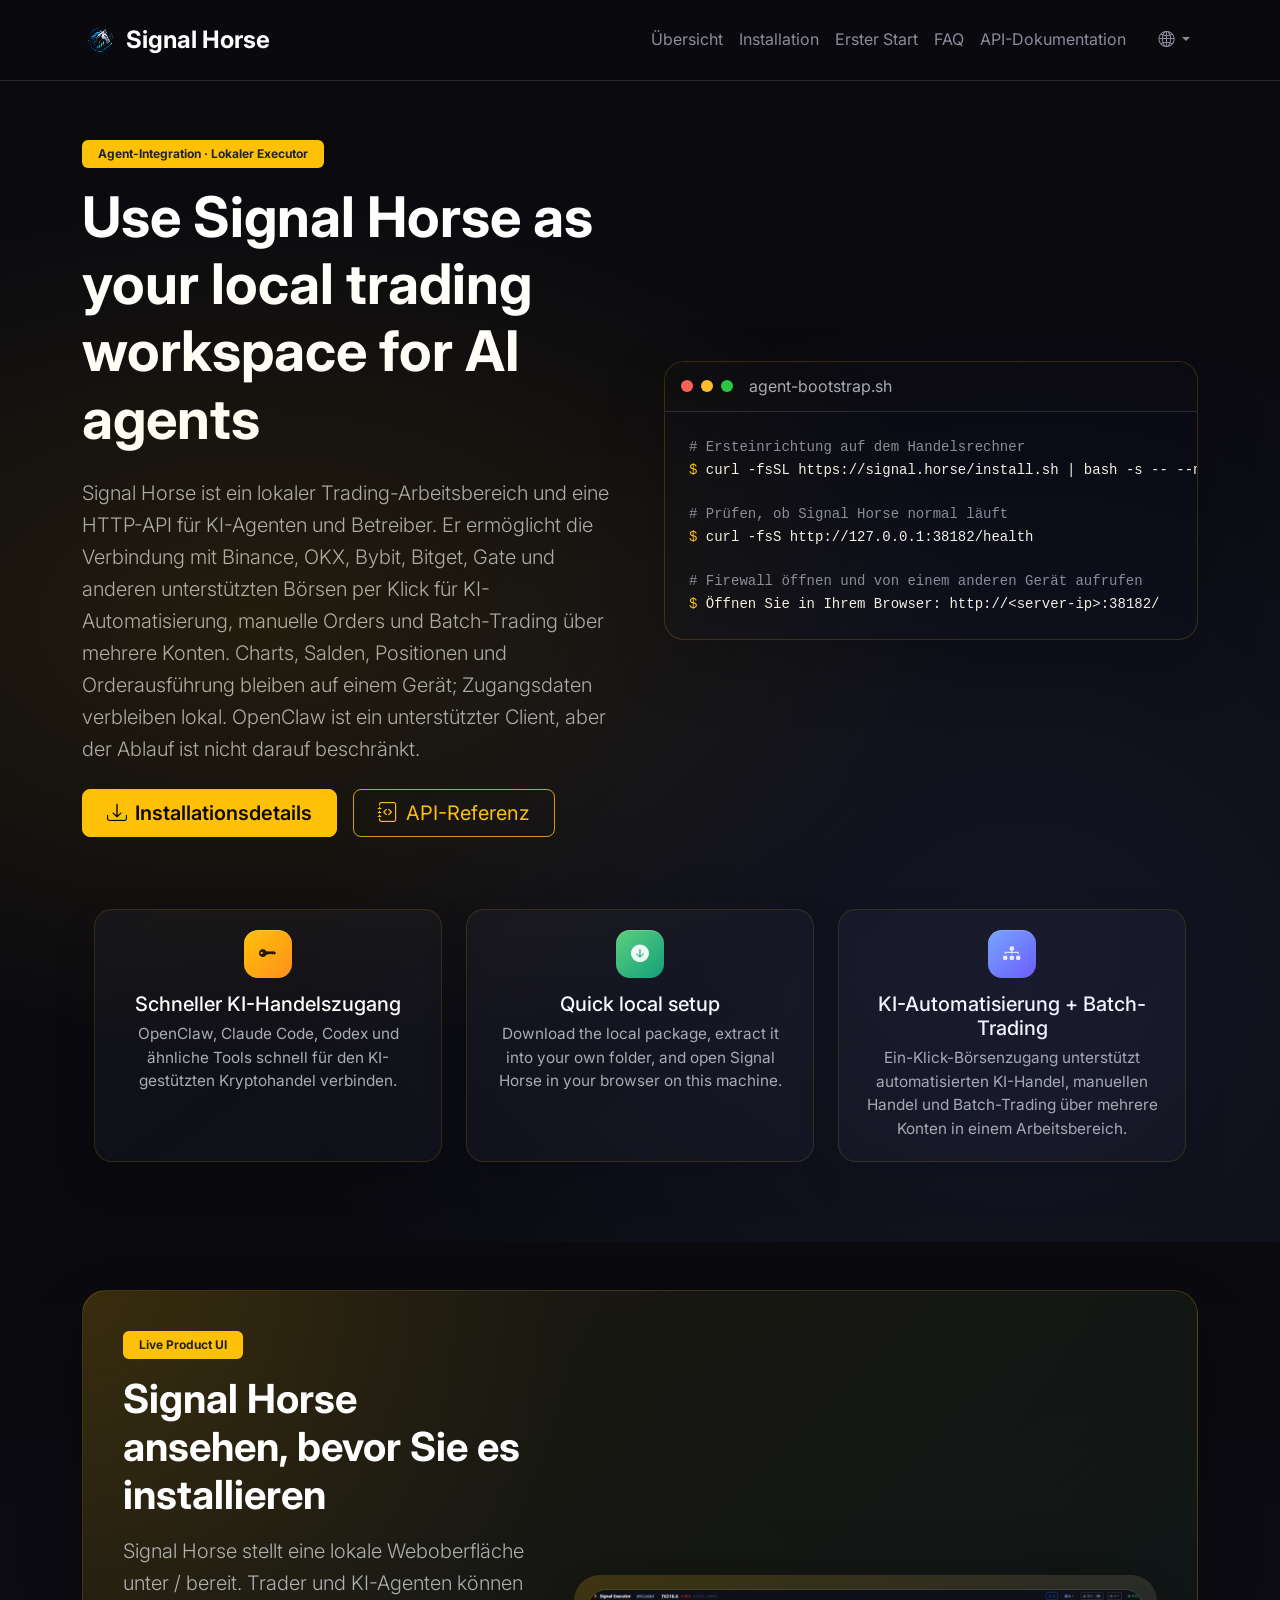
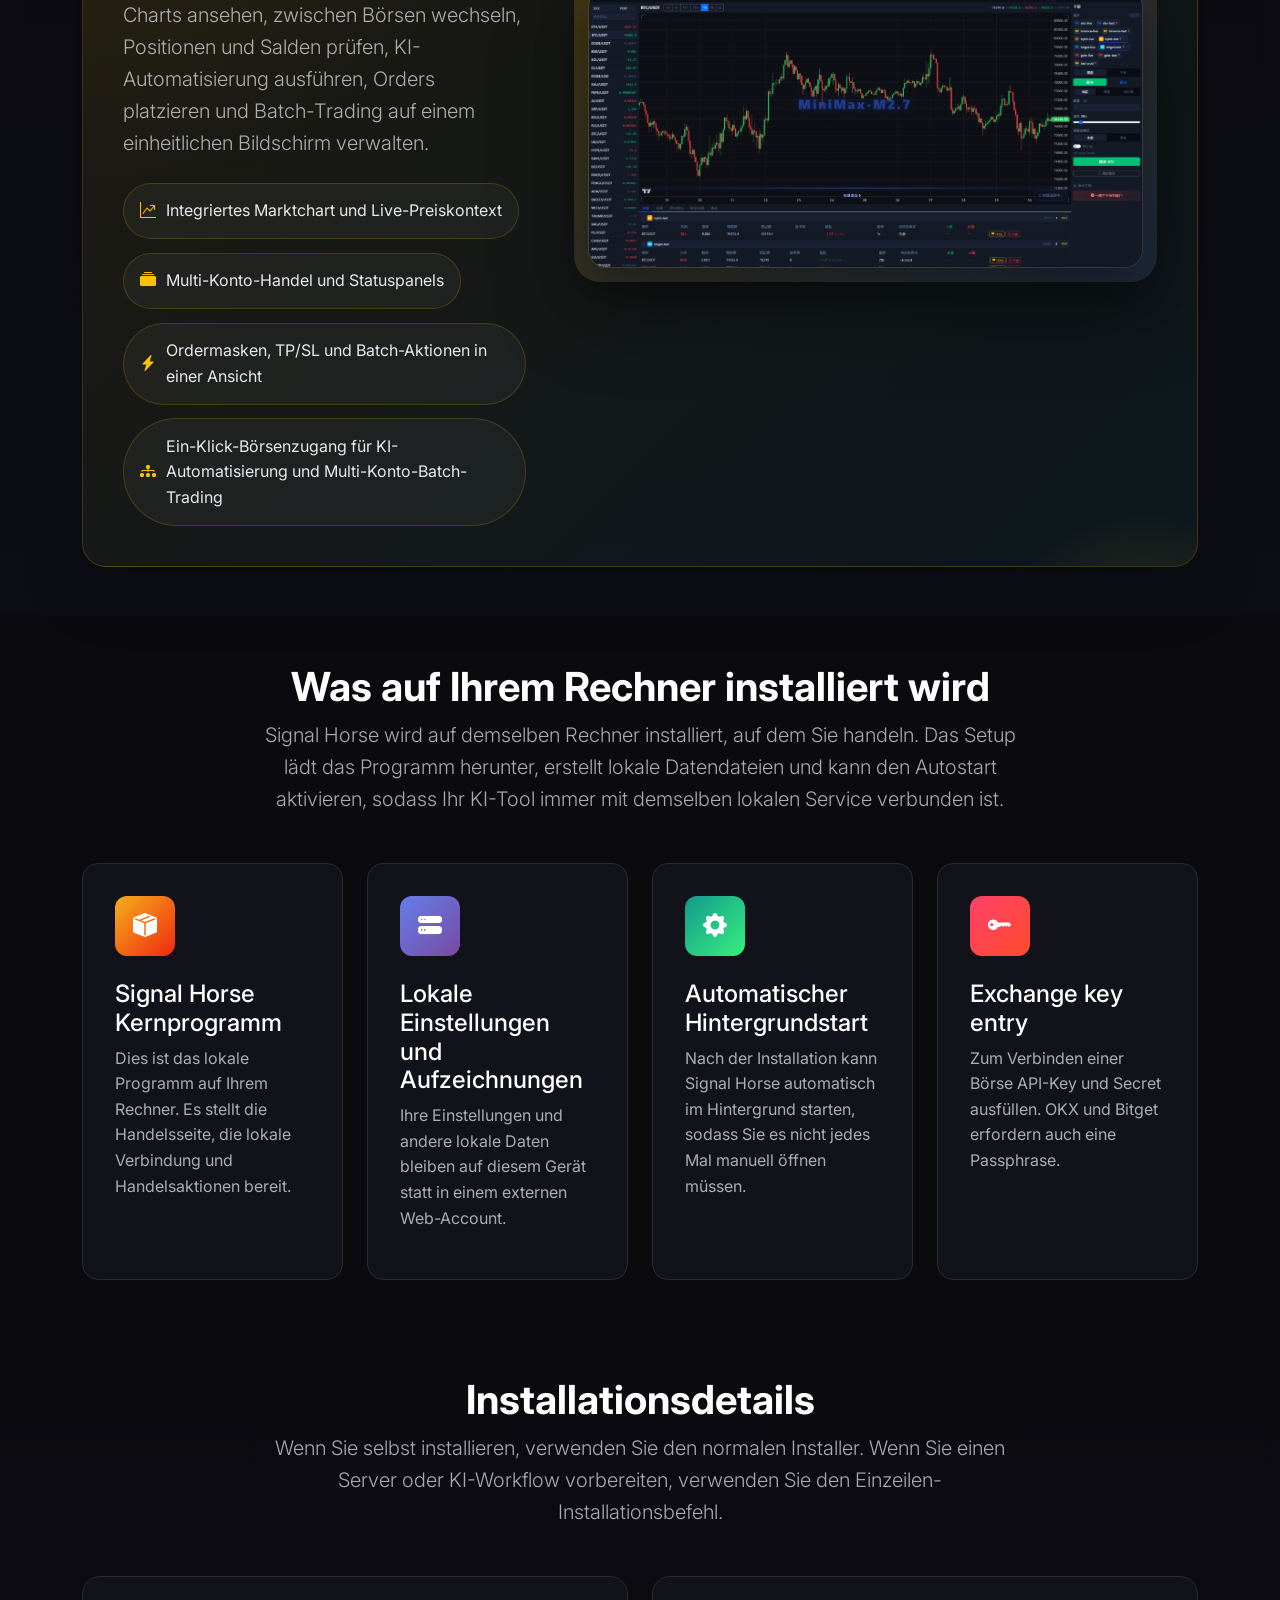
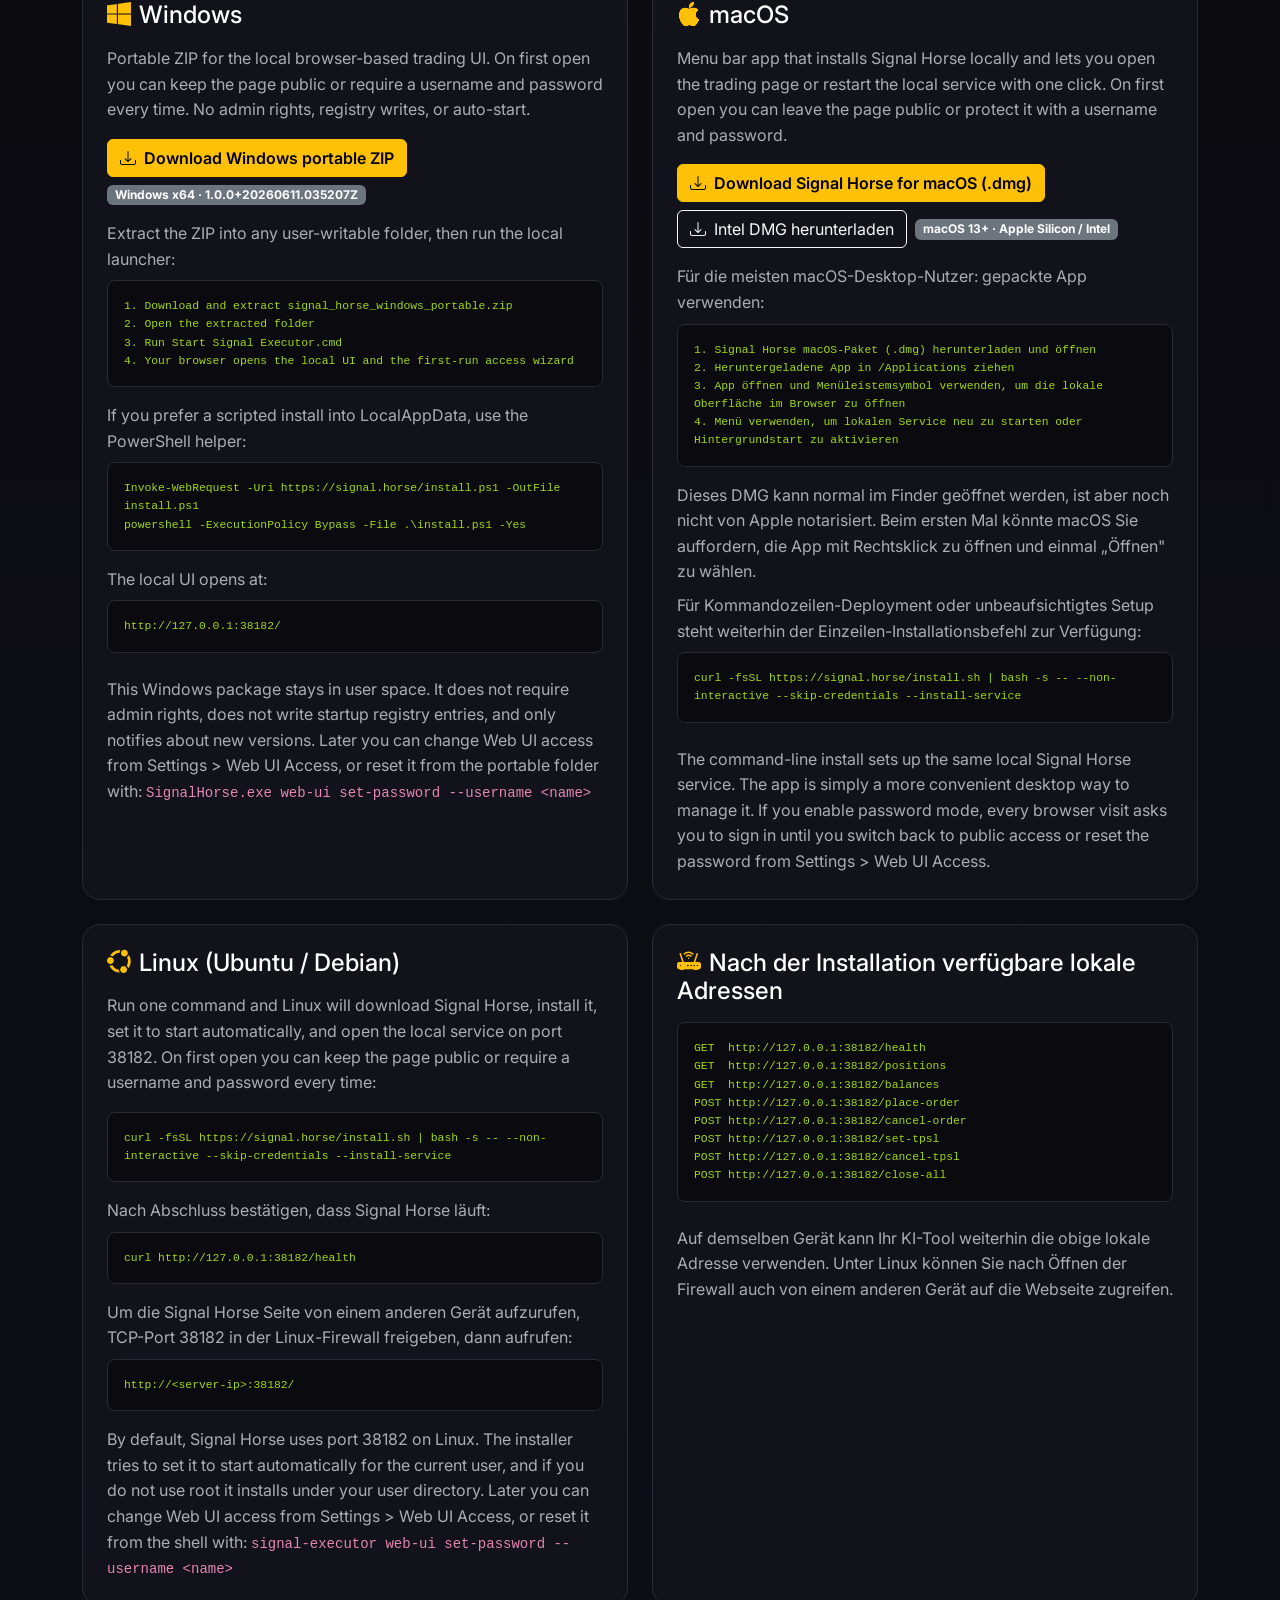
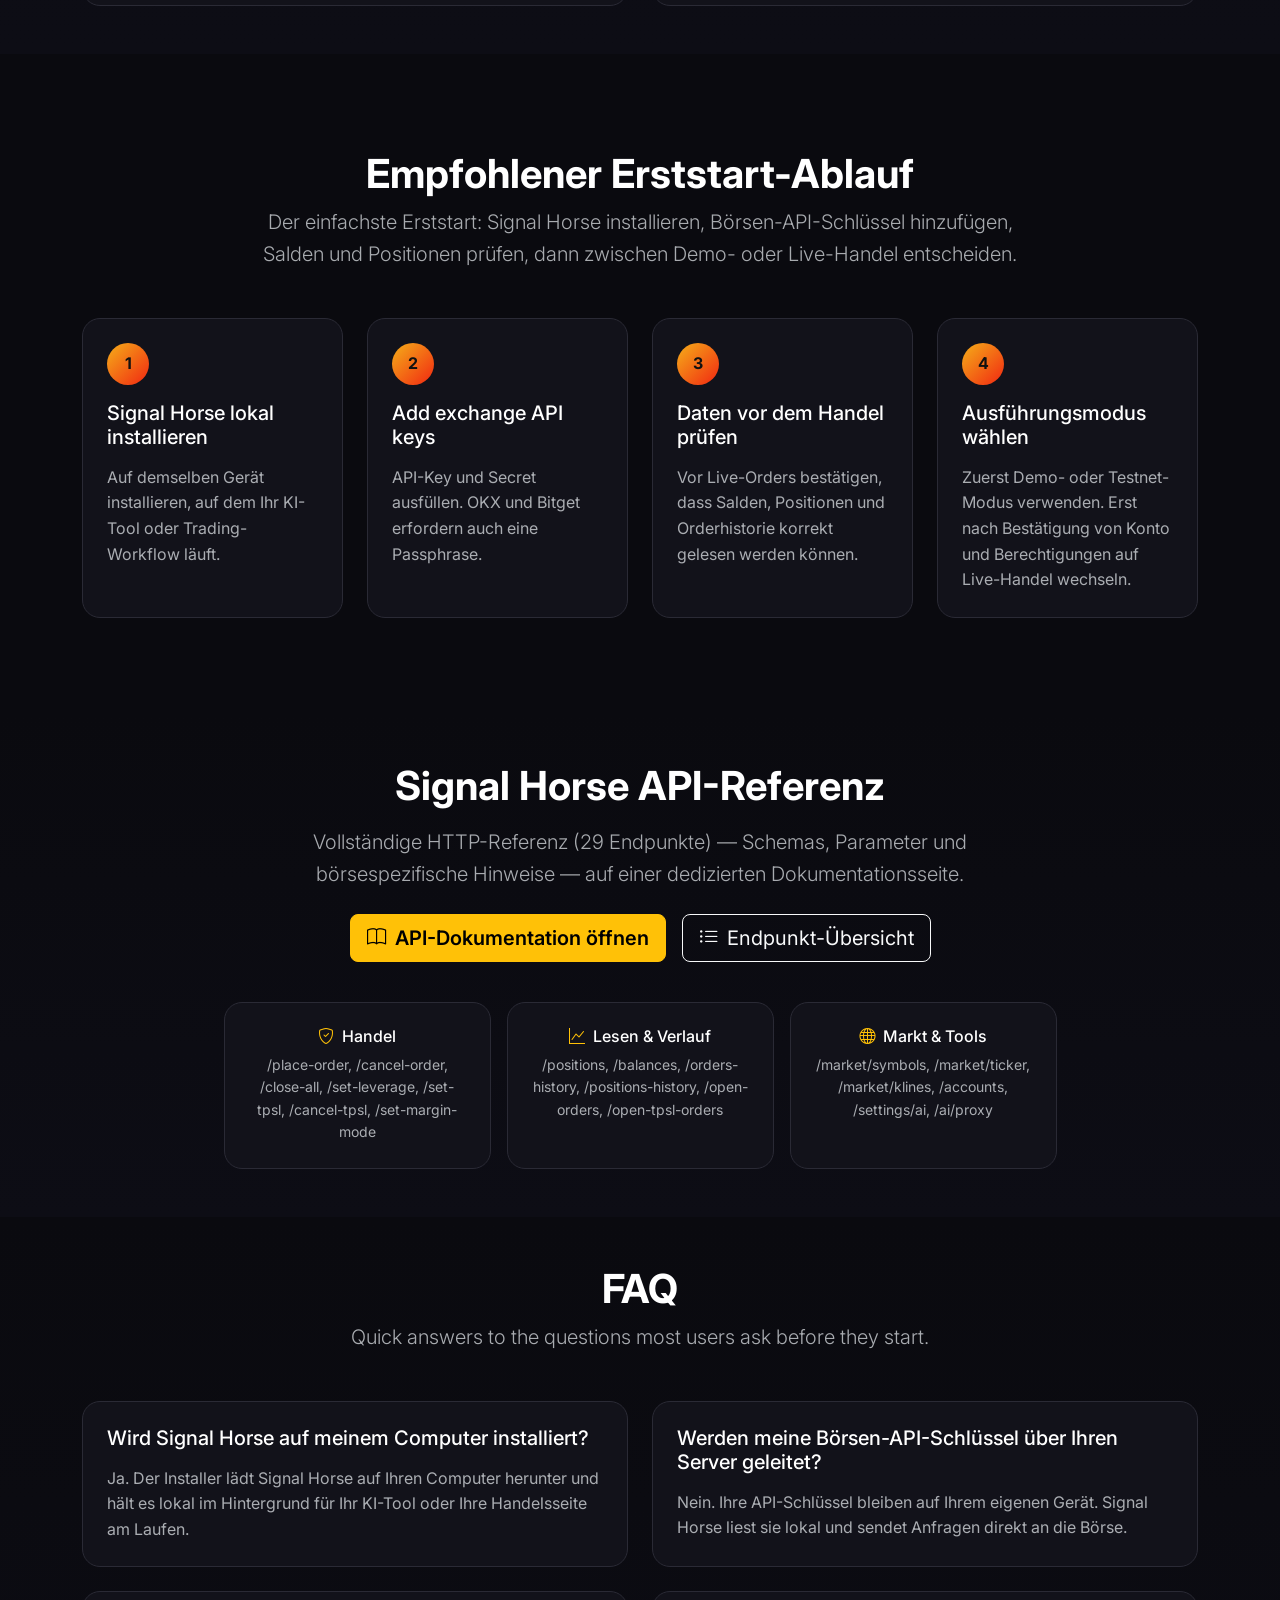
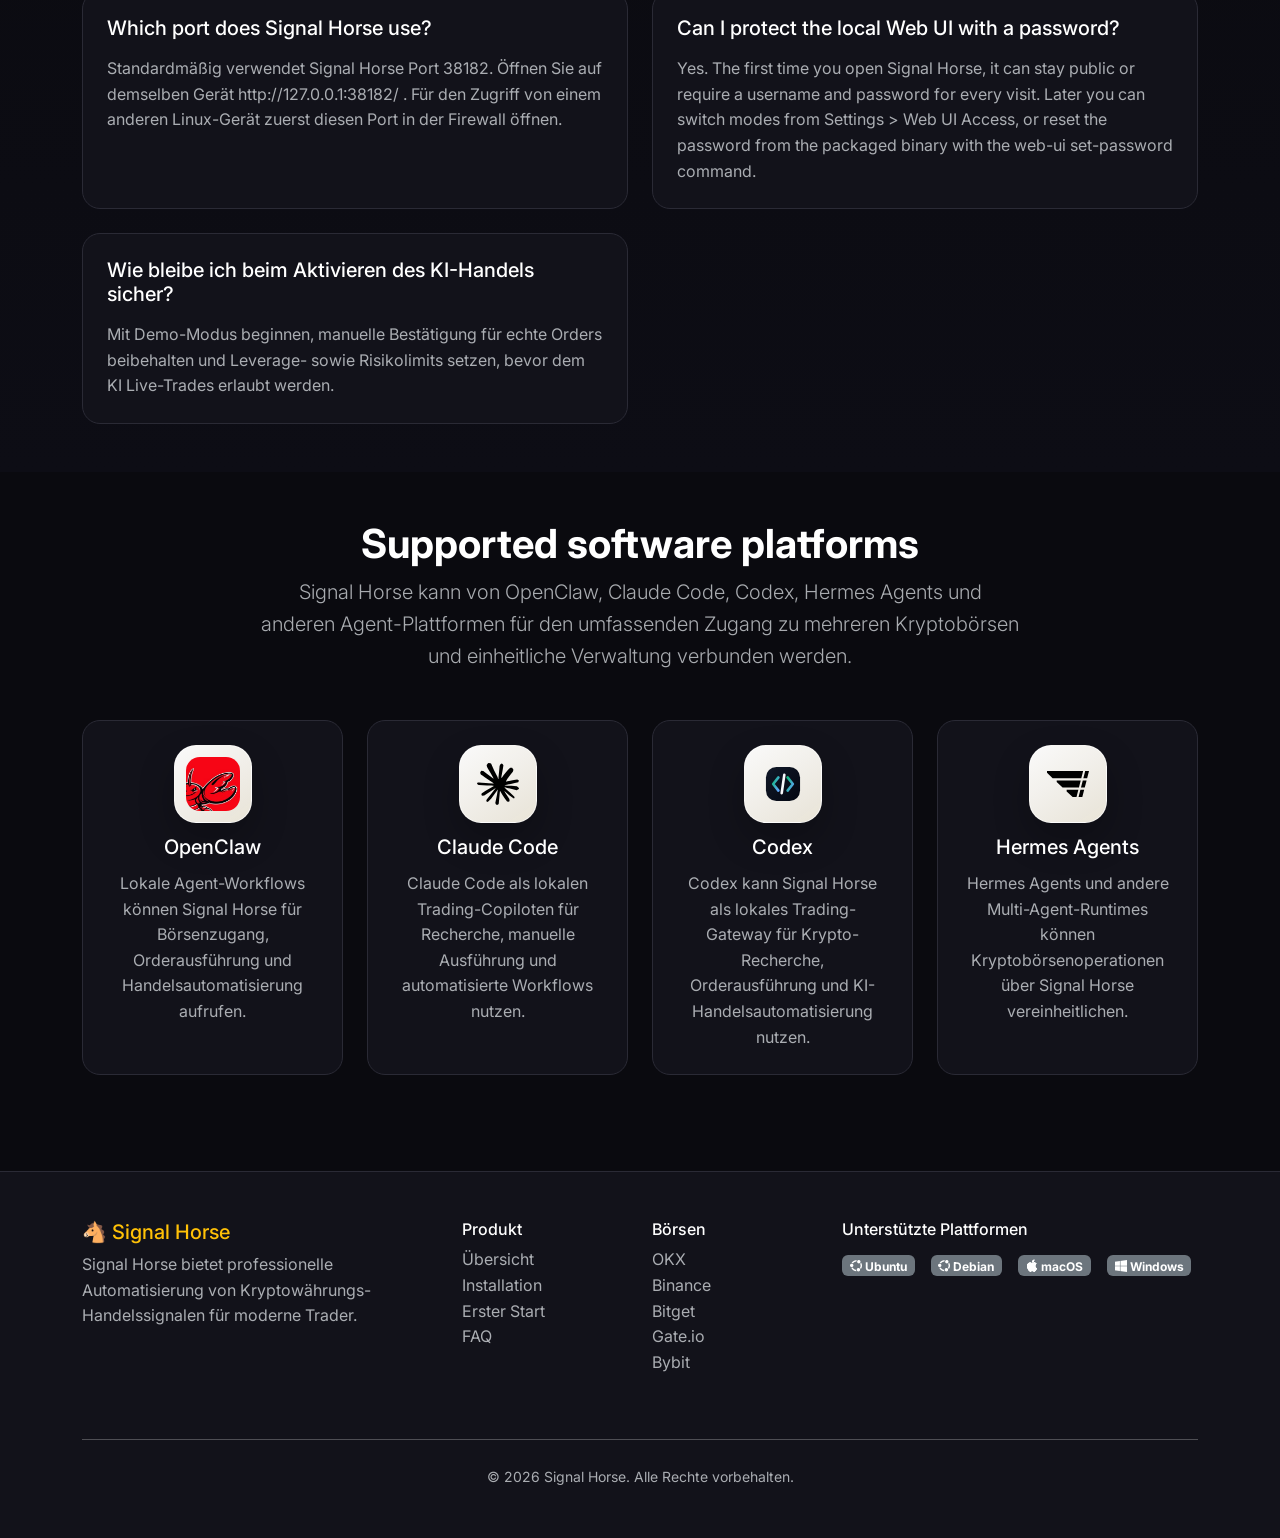
==== commit 9984232f: "Publish auth hardening release" ====
--- a/de/index.html
+++ b/de/index.html
@@ -274,7 +274,7 @@
                     <p class="text-muted">Portable ZIP for the local browser-based trading UI. On first open you can keep the page public or require a username and password every time. No admin rights, registry writes, or auto-start.</p>
                     <div class="d-flex gap-2 flex-wrap mb-3">
                         <a href="https://signal.horse/releases/latest/signal_horse_windows_portable.zip" class="btn btn-warning"><i class="bi bi-download me-2"></i>Download Windows portable ZIP</a>
-                        <span class="badge bg-secondary align-self-center">Windows x64 · 1.0.0+20260608.142819Z</span>
+                        <span class="badge bg-secondary align-self-center">Windows x64 · 1.0.0+20260611.035207Z</span>
                     </div>
                     <p class="text-muted mb-2">Extract the ZIP into any user-writable folder, then run the local launcher:</p>
                     <div class="code-block mb-3">
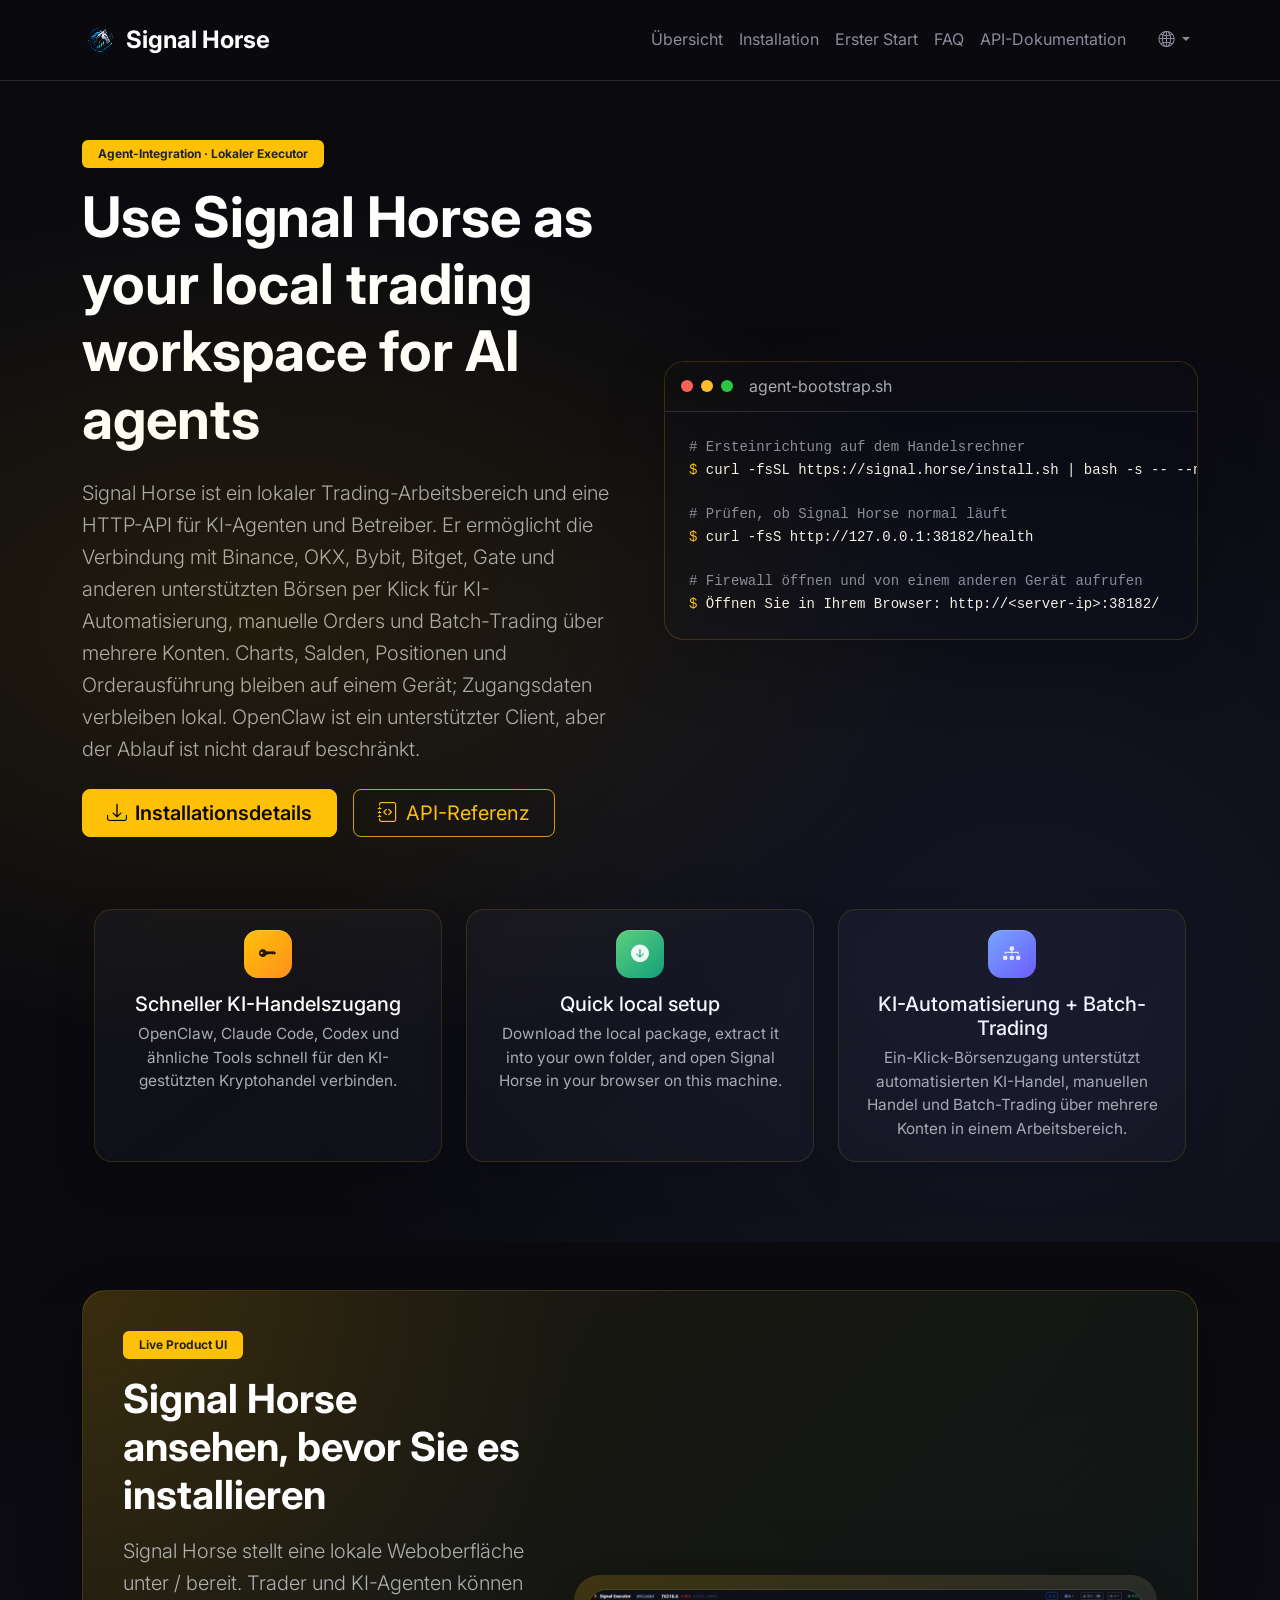
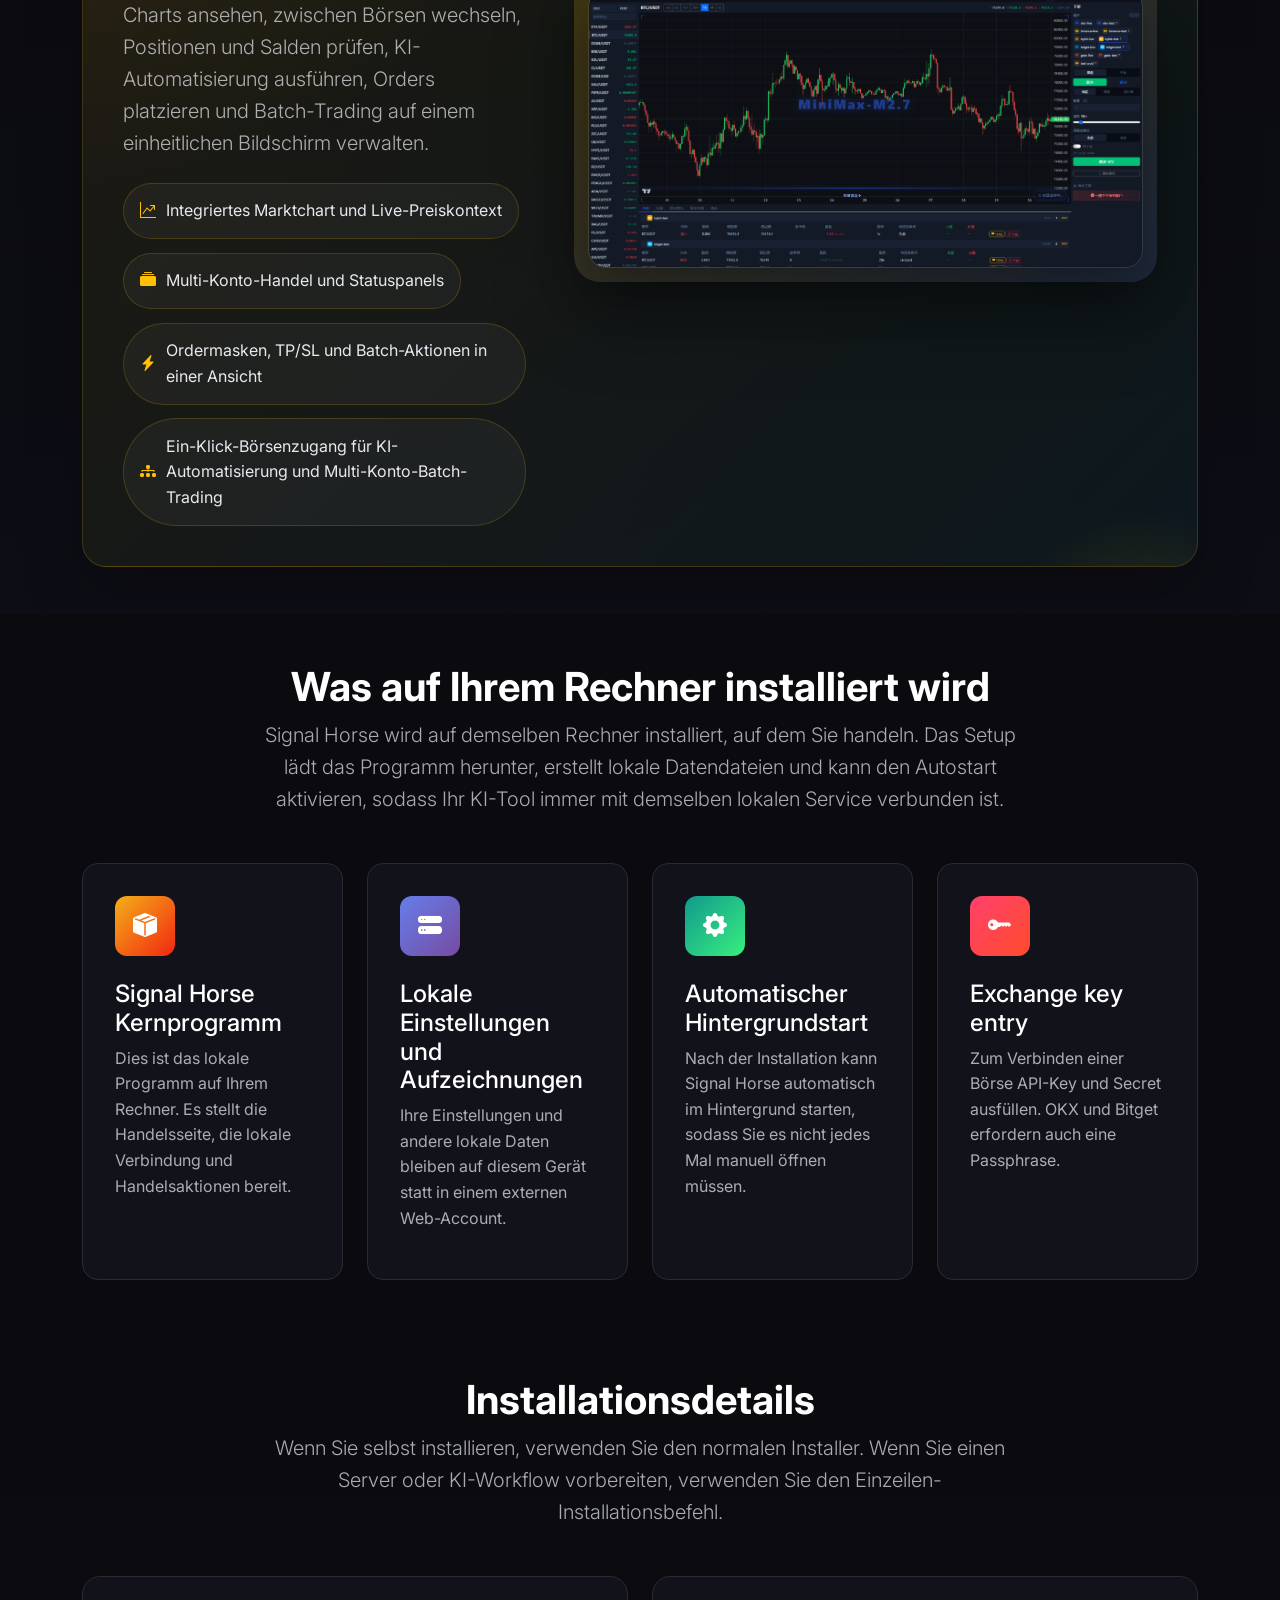
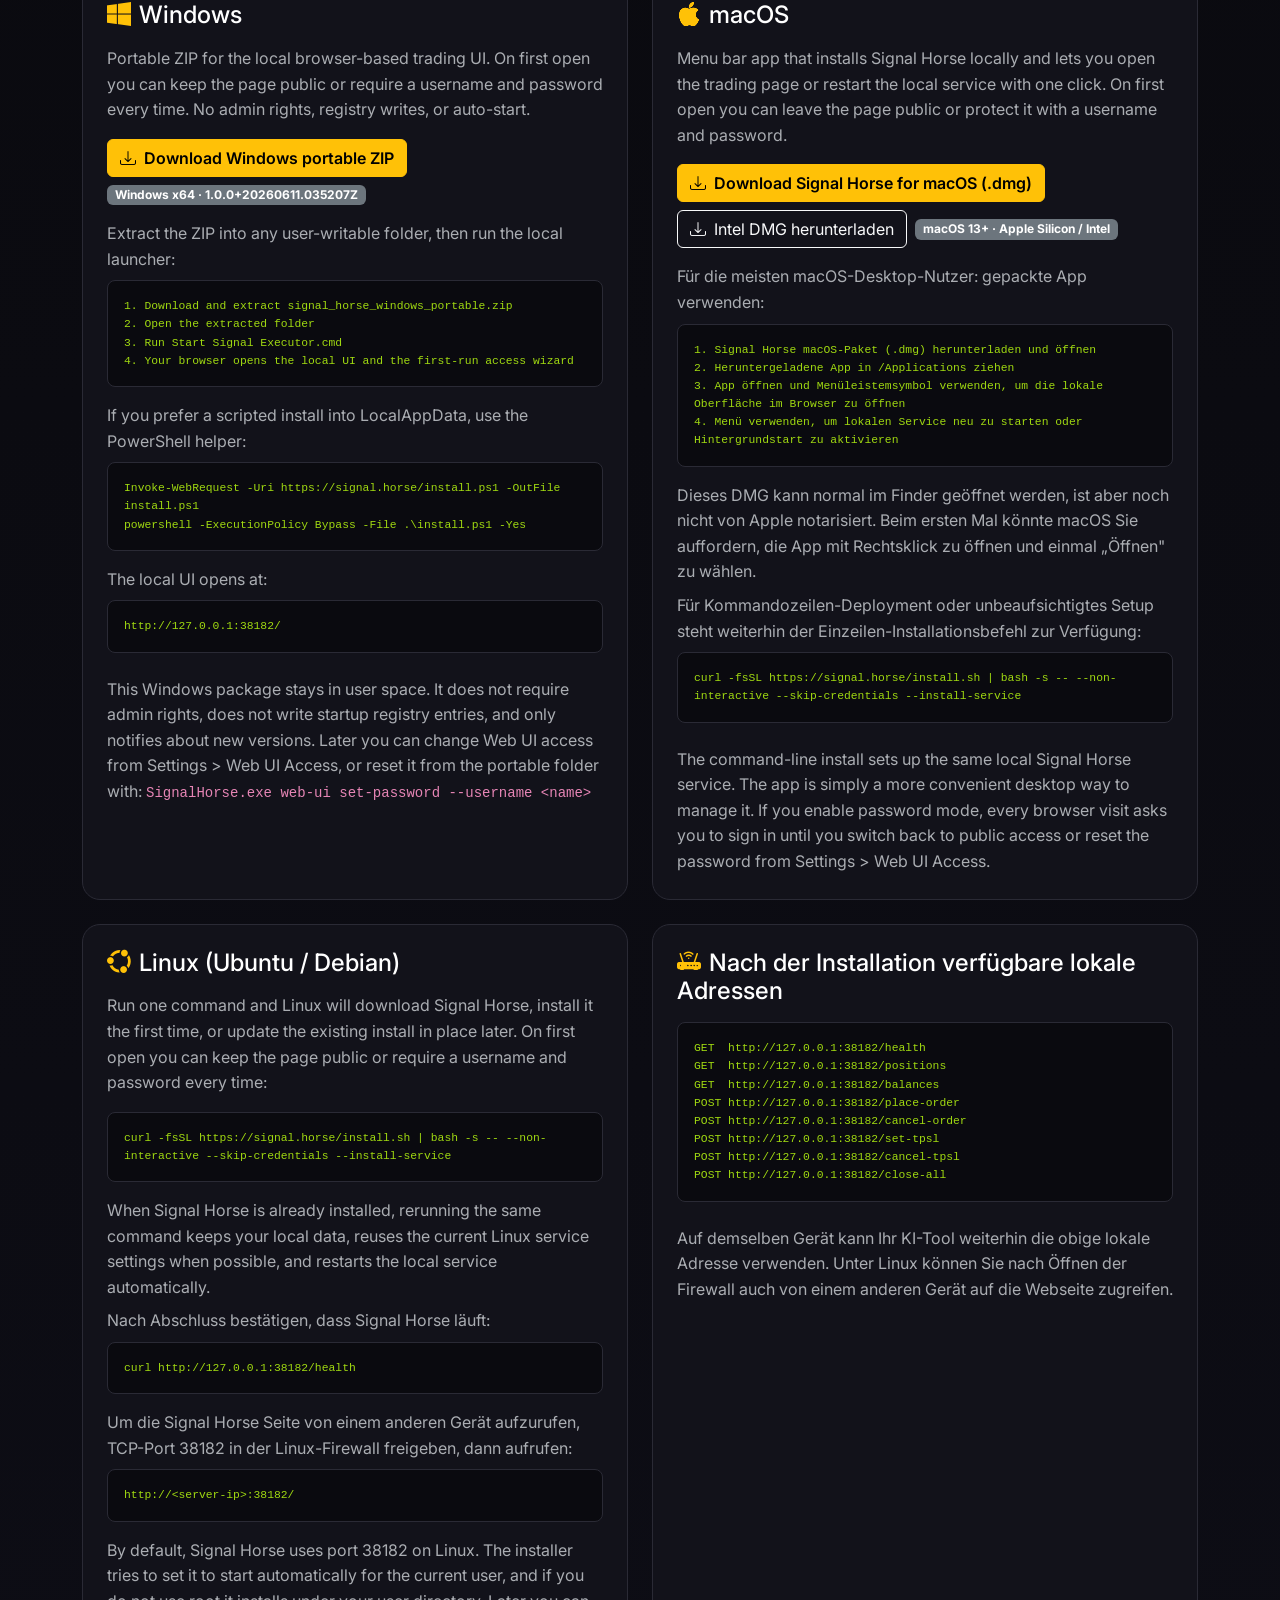
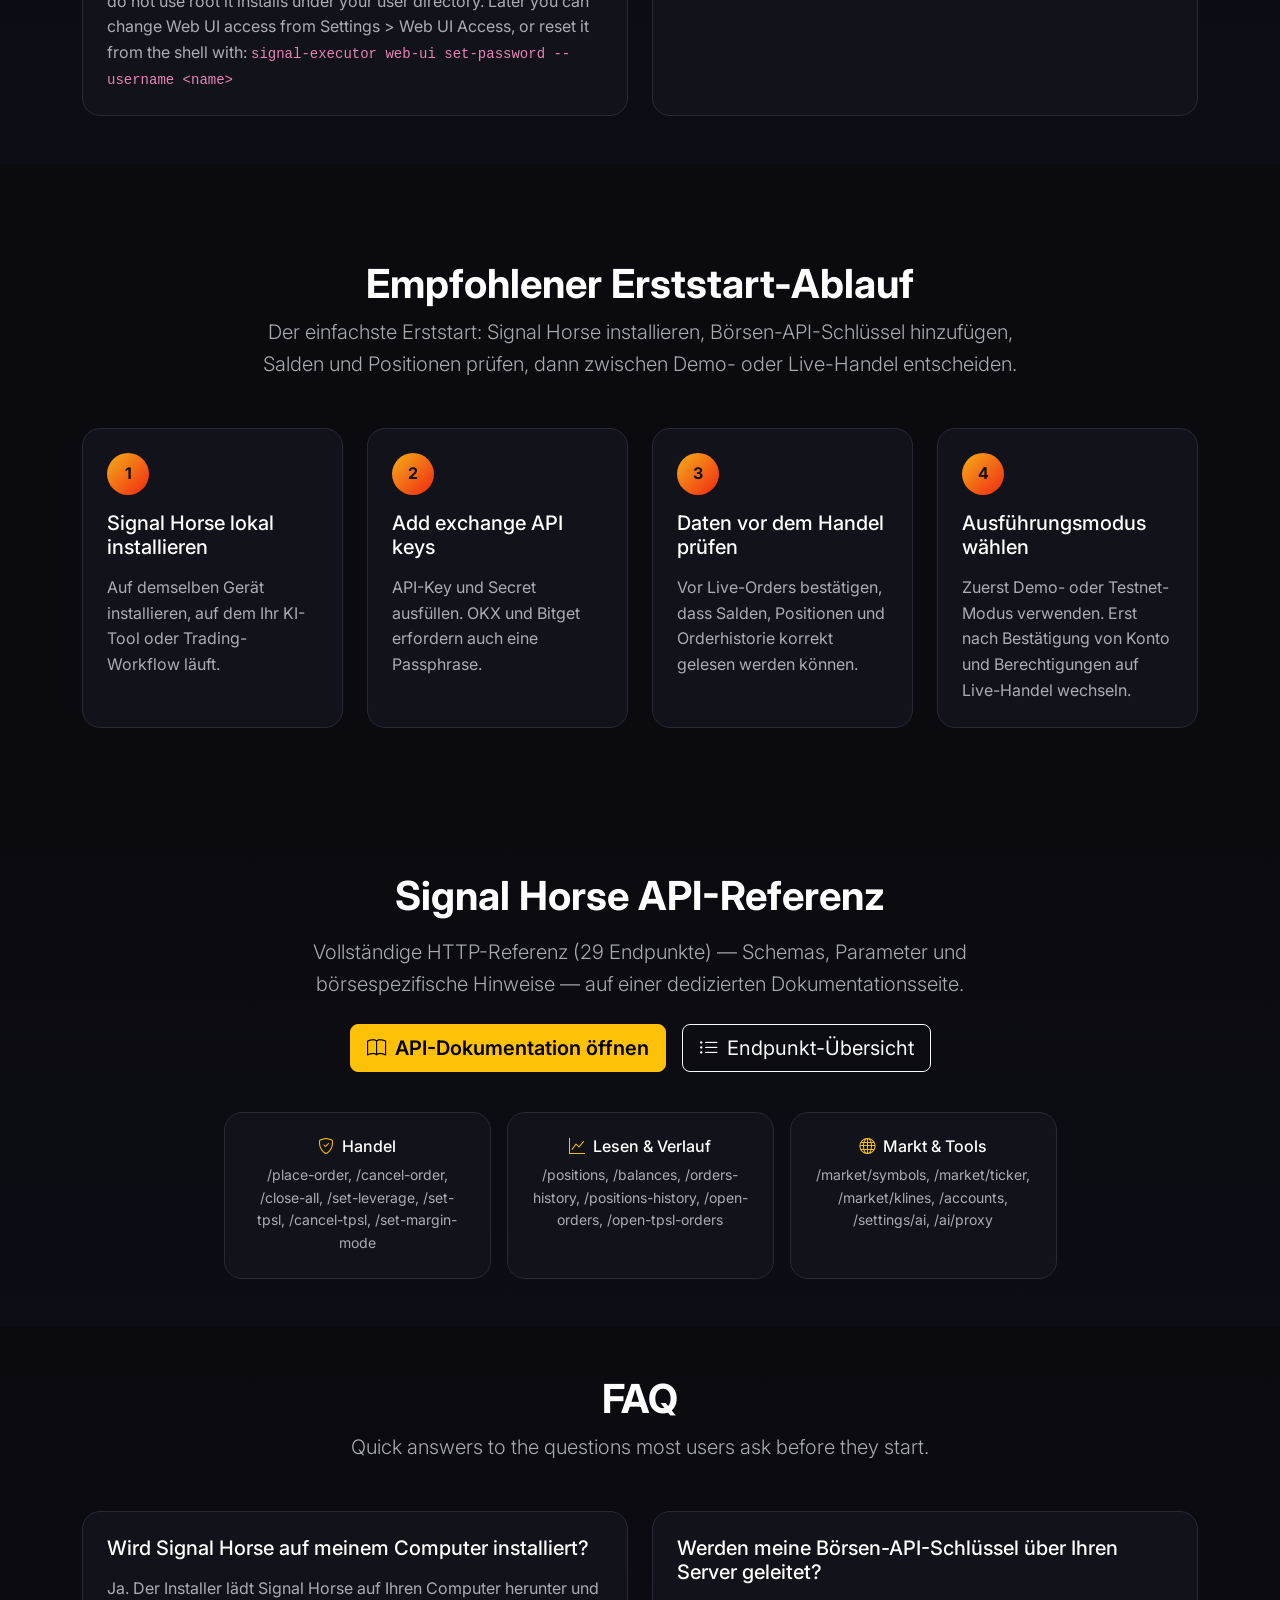
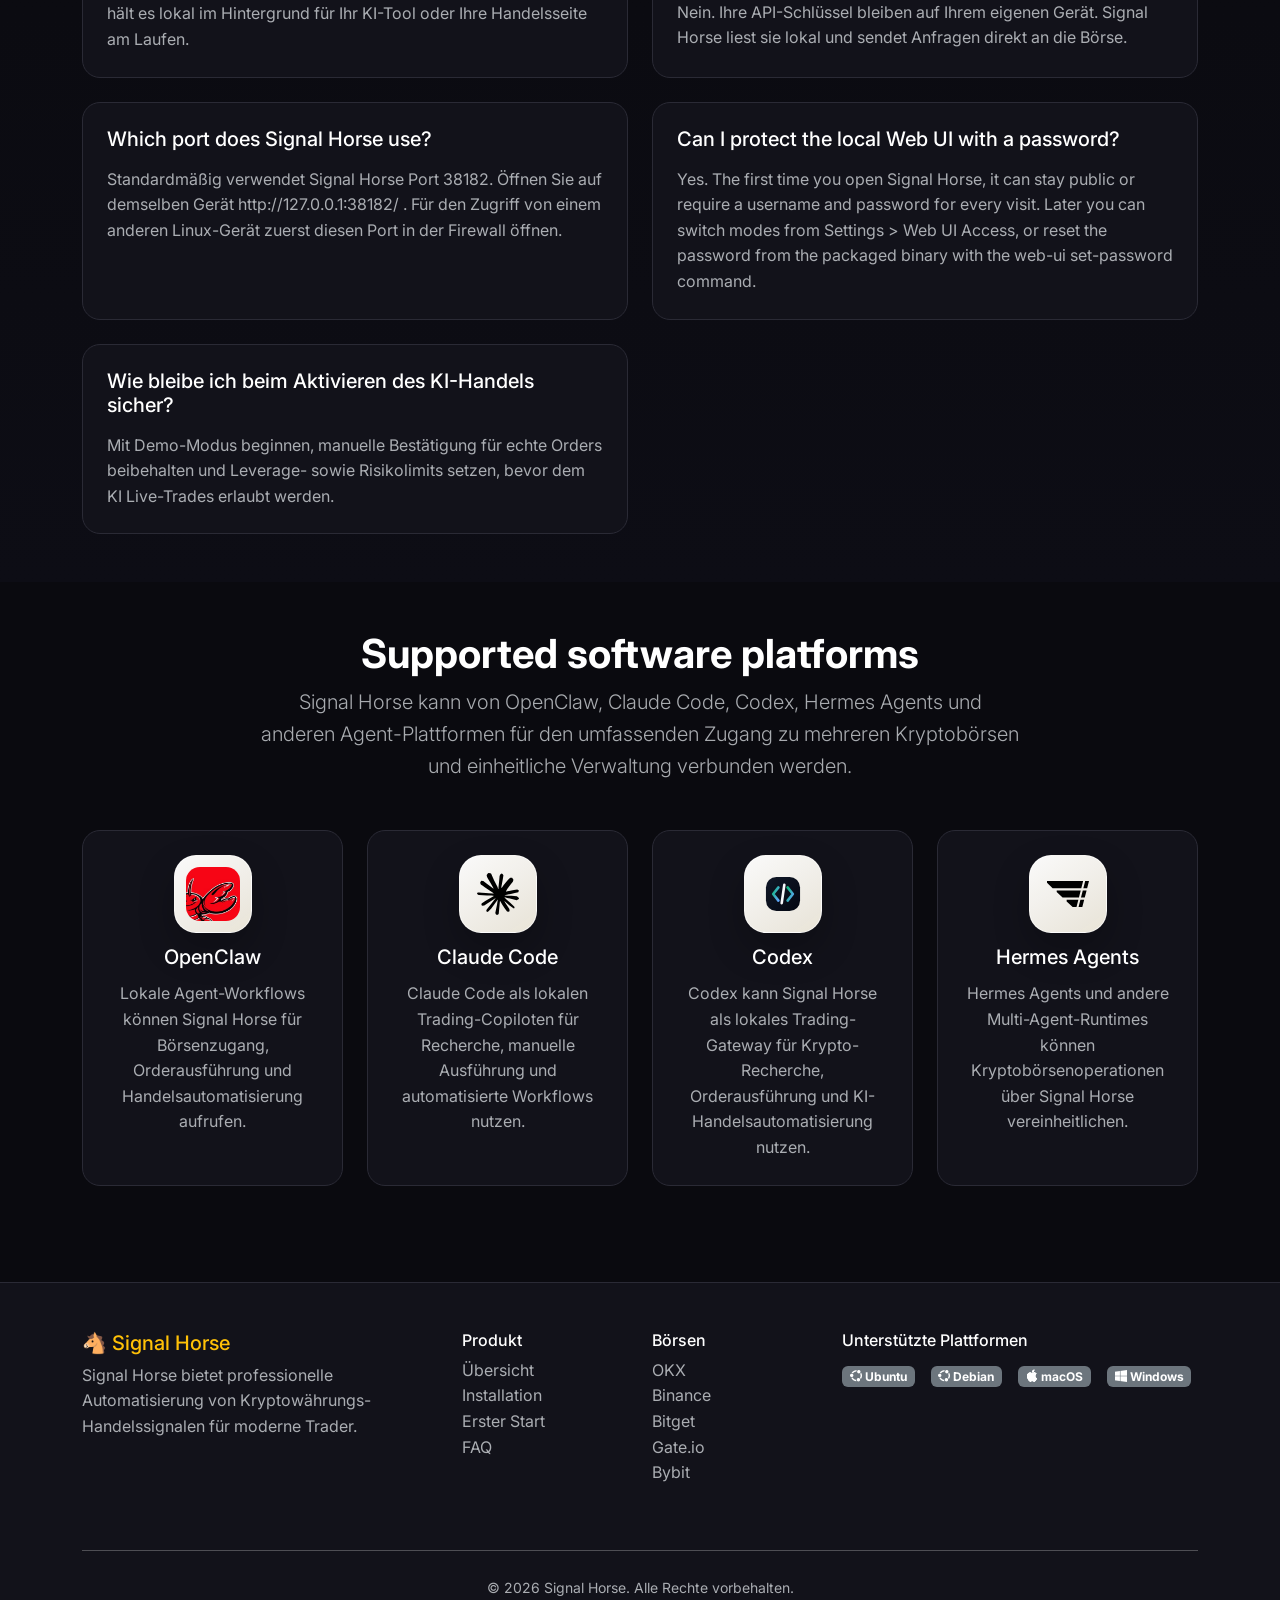
==== commit 0789dd67: "Publish Linux self-update installer" ====
--- a/de/index.html
+++ b/de/index.html
@@ -322,10 +322,11 @@
             <div class="col-lg-6">
                 <div class="install-platform-card h-100">
                     <h4><i class="bi bi-ubuntu text-warning me-2"></i>Linux (Ubuntu / Debian)</h4>
-                    <p class="text-muted">Run one command and Linux will download Signal Horse, install it, set it to start automatically, and open the local service on port 38182. On first open you can keep the page public or require a username and password every time:</p>
+                    <p class="text-muted">Run one command and Linux will download Signal Horse, install it the first time, or update the existing install in place later. On first open you can keep the page public or require a username and password every time:</p>
                     <div class="code-block mb-3">
                         <pre class="mb-0 guide-code">curl -fsSL https://signal.horse/install.sh | bash -s -- --non-interactive --skip-credentials --install-service</pre>
                     </div>
+                    <p class="text-muted mb-2">When Signal Horse is already installed, rerunning the same command keeps your local data, reuses the current Linux service settings when possible, and restarts the local service automatically.</p>
                     <p class="text-muted mb-2">Nach Abschluss bestätigen, dass Signal Horse läuft:</p>
                     <div class="code-block mb-3">
                         <pre class="mb-0 guide-code">curl http://127.0.0.1:38182/health</pre>
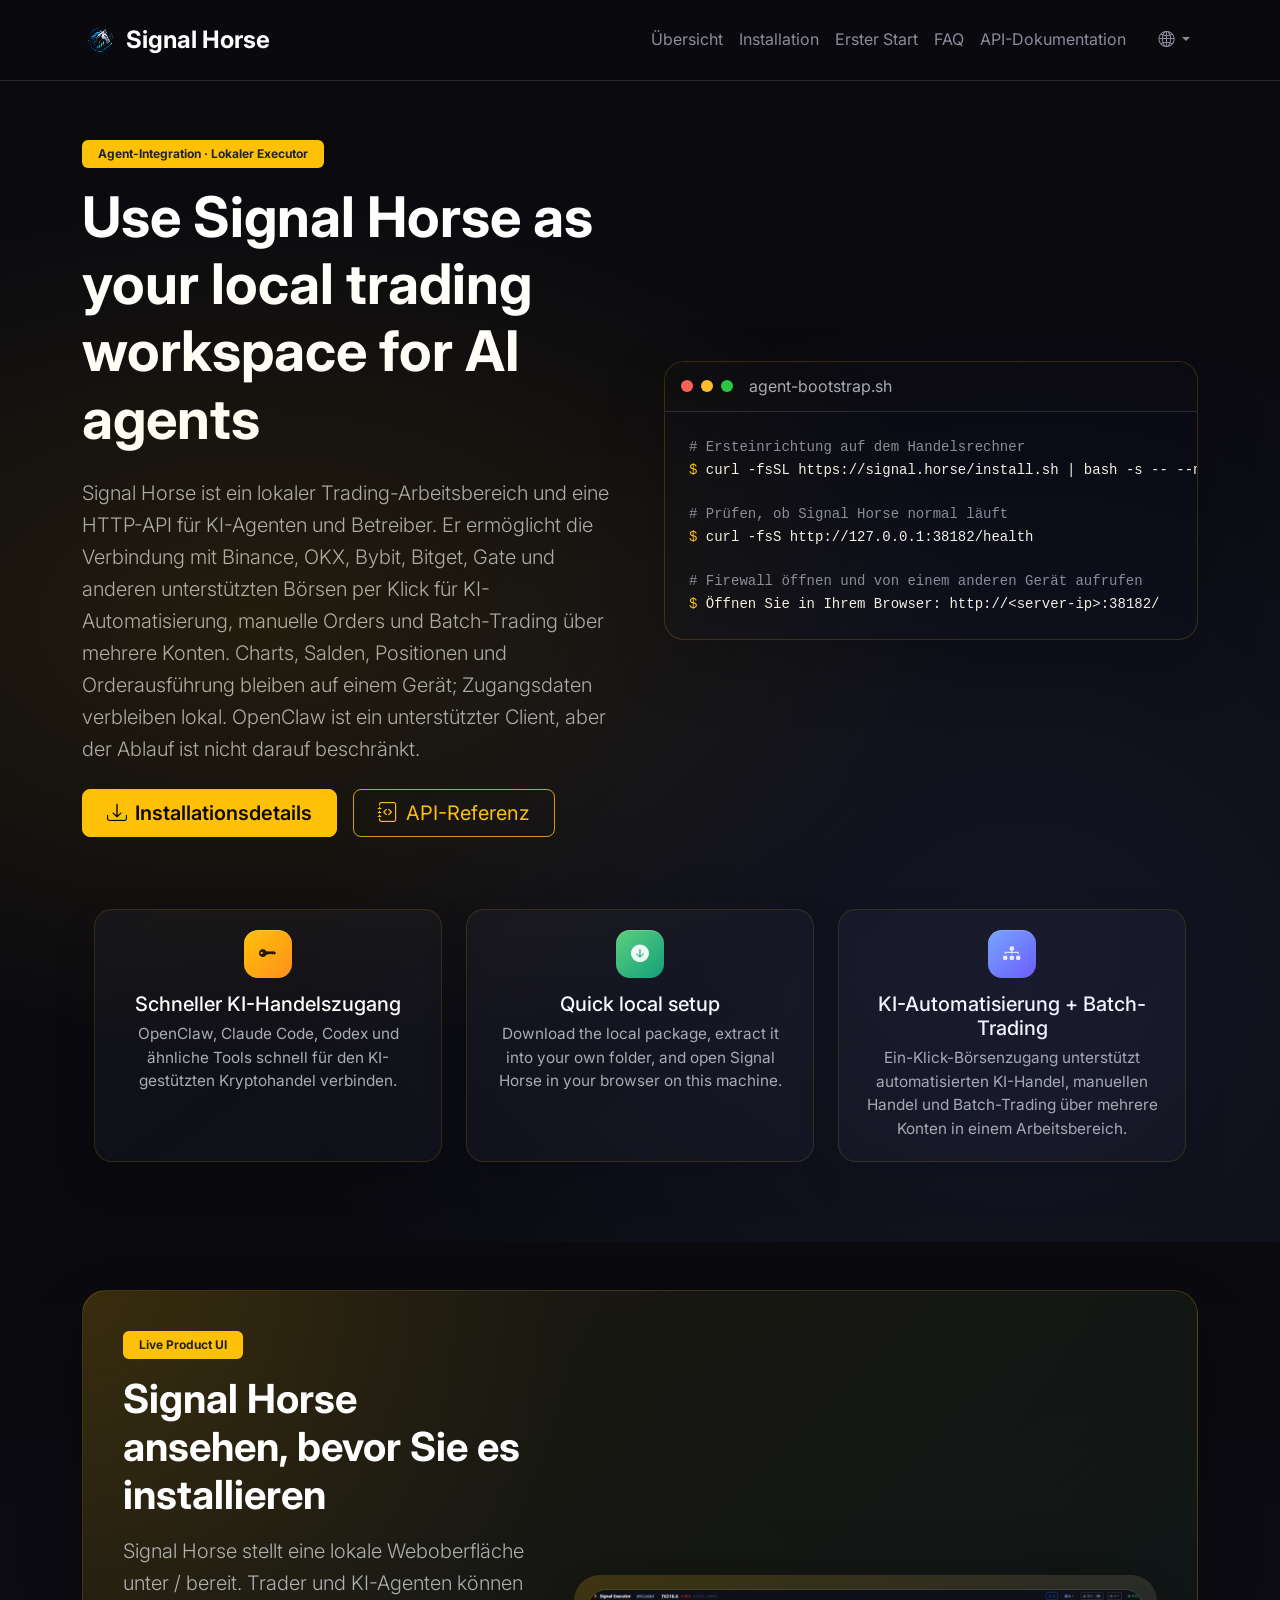
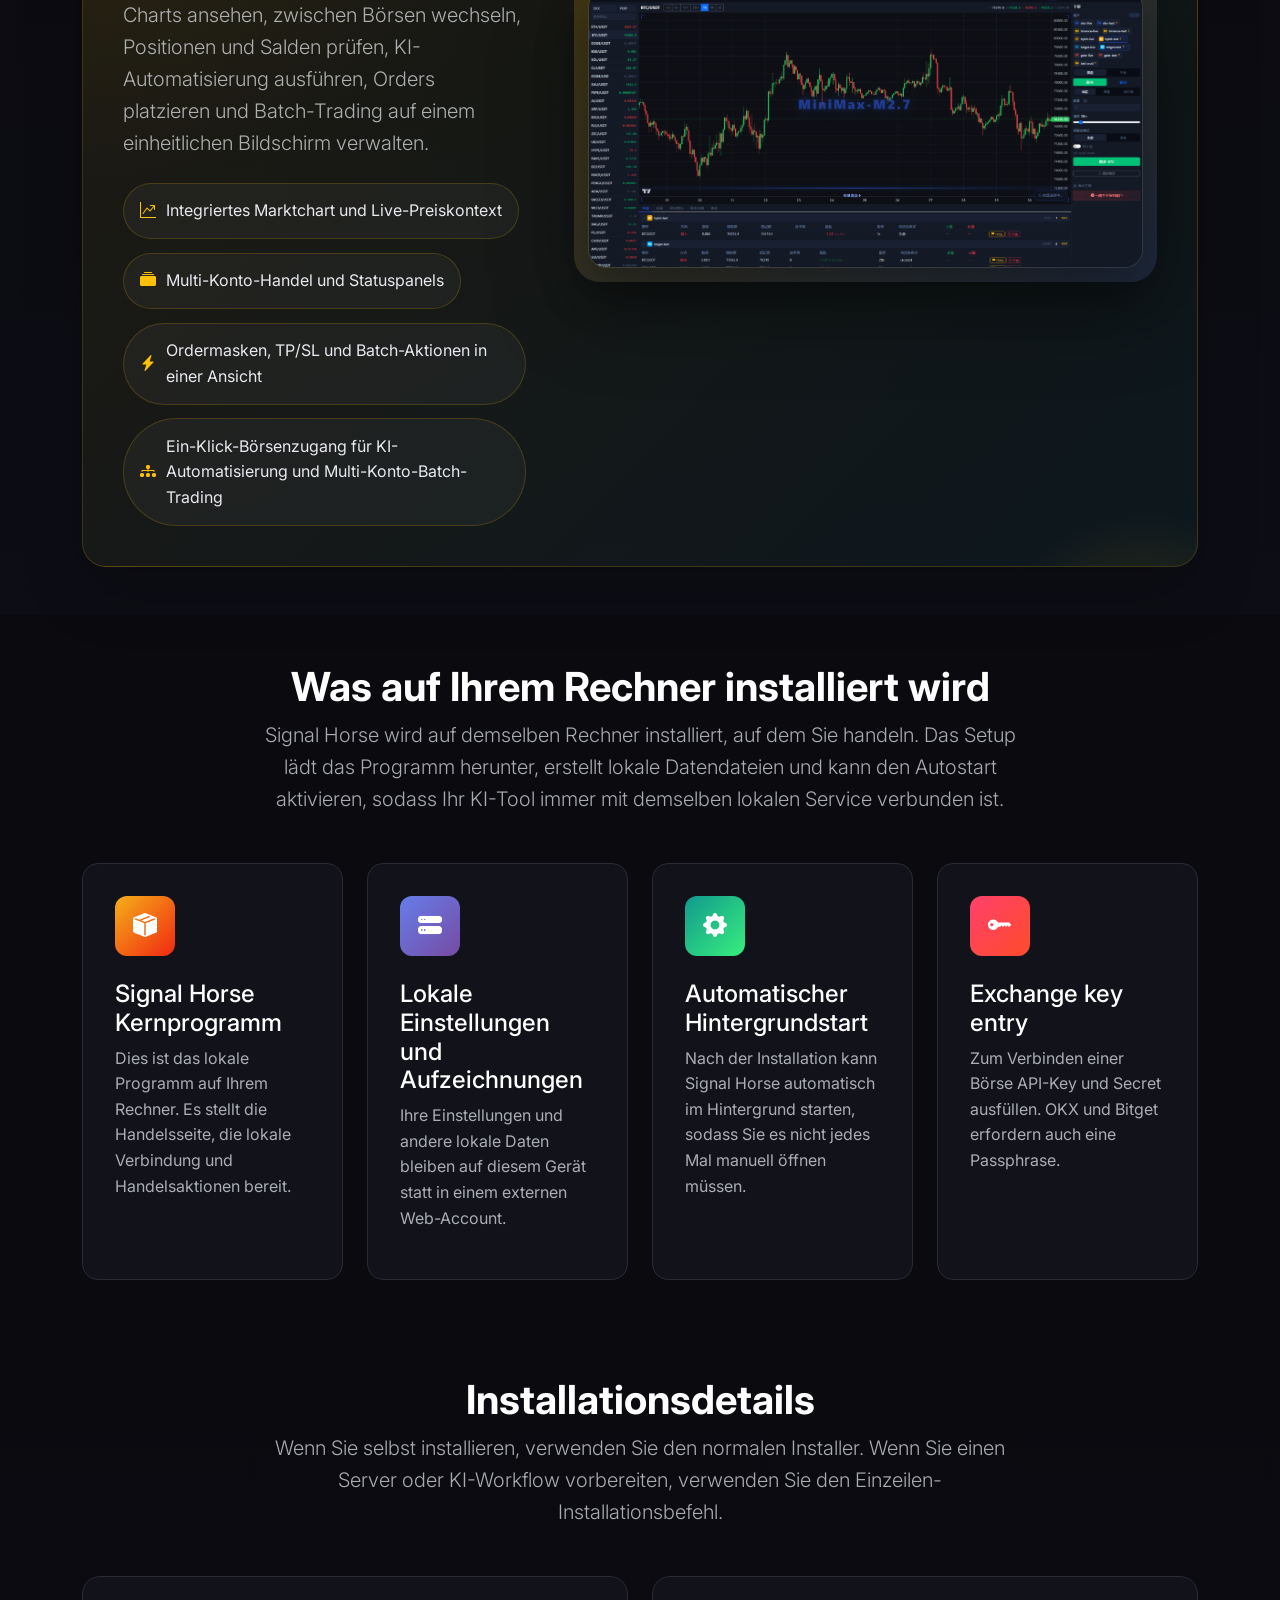
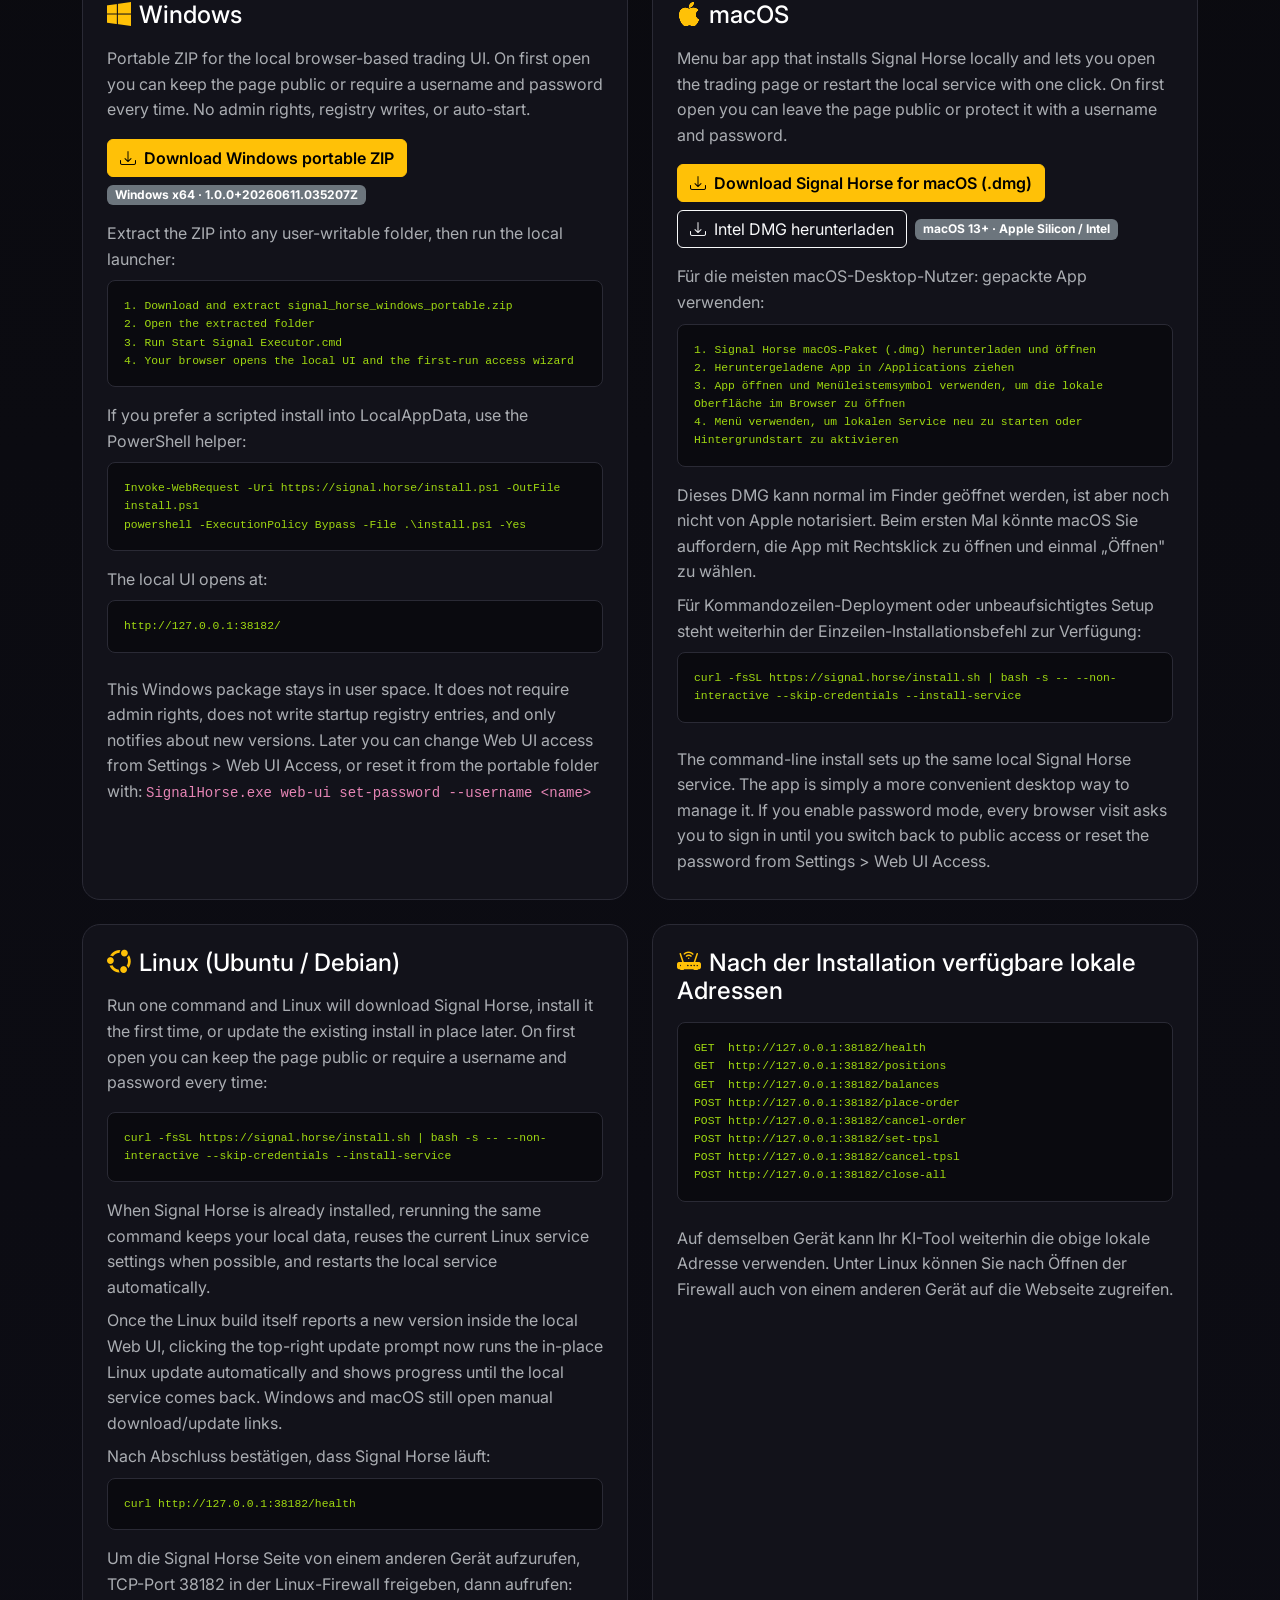
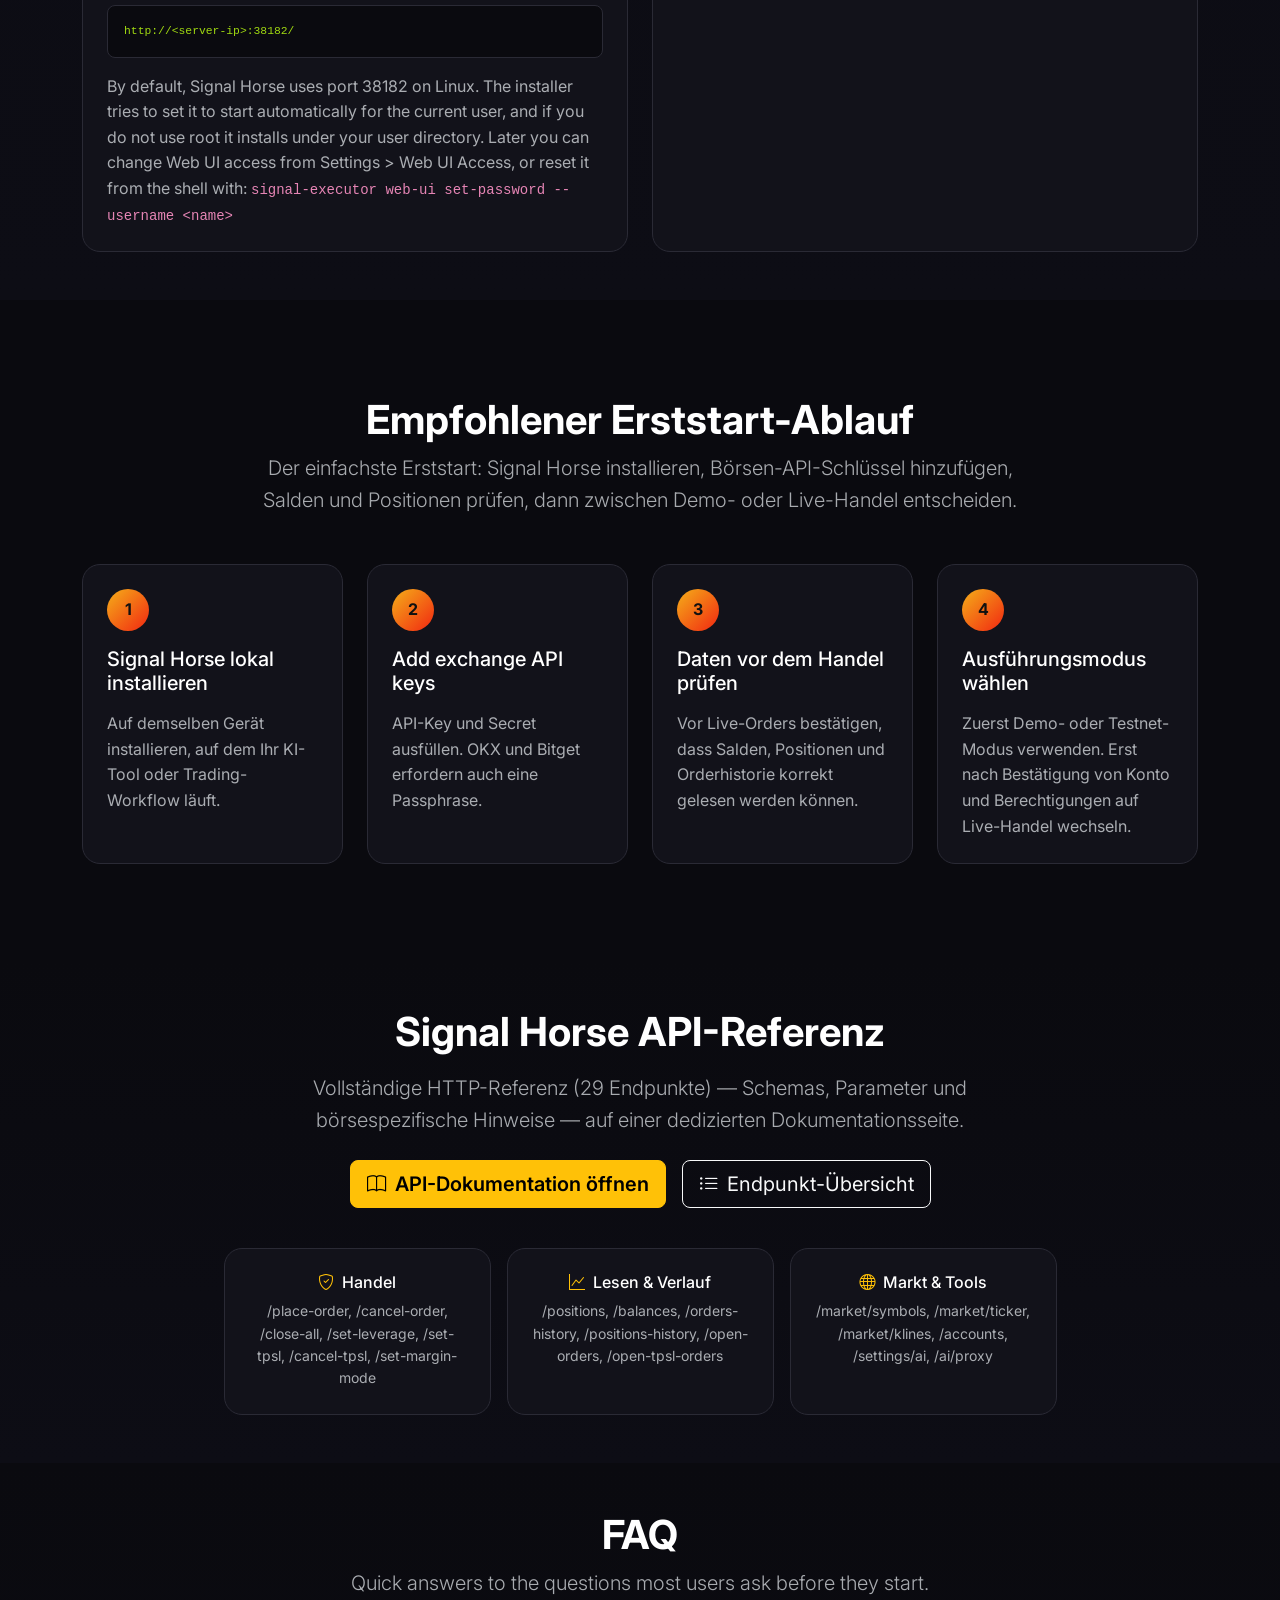
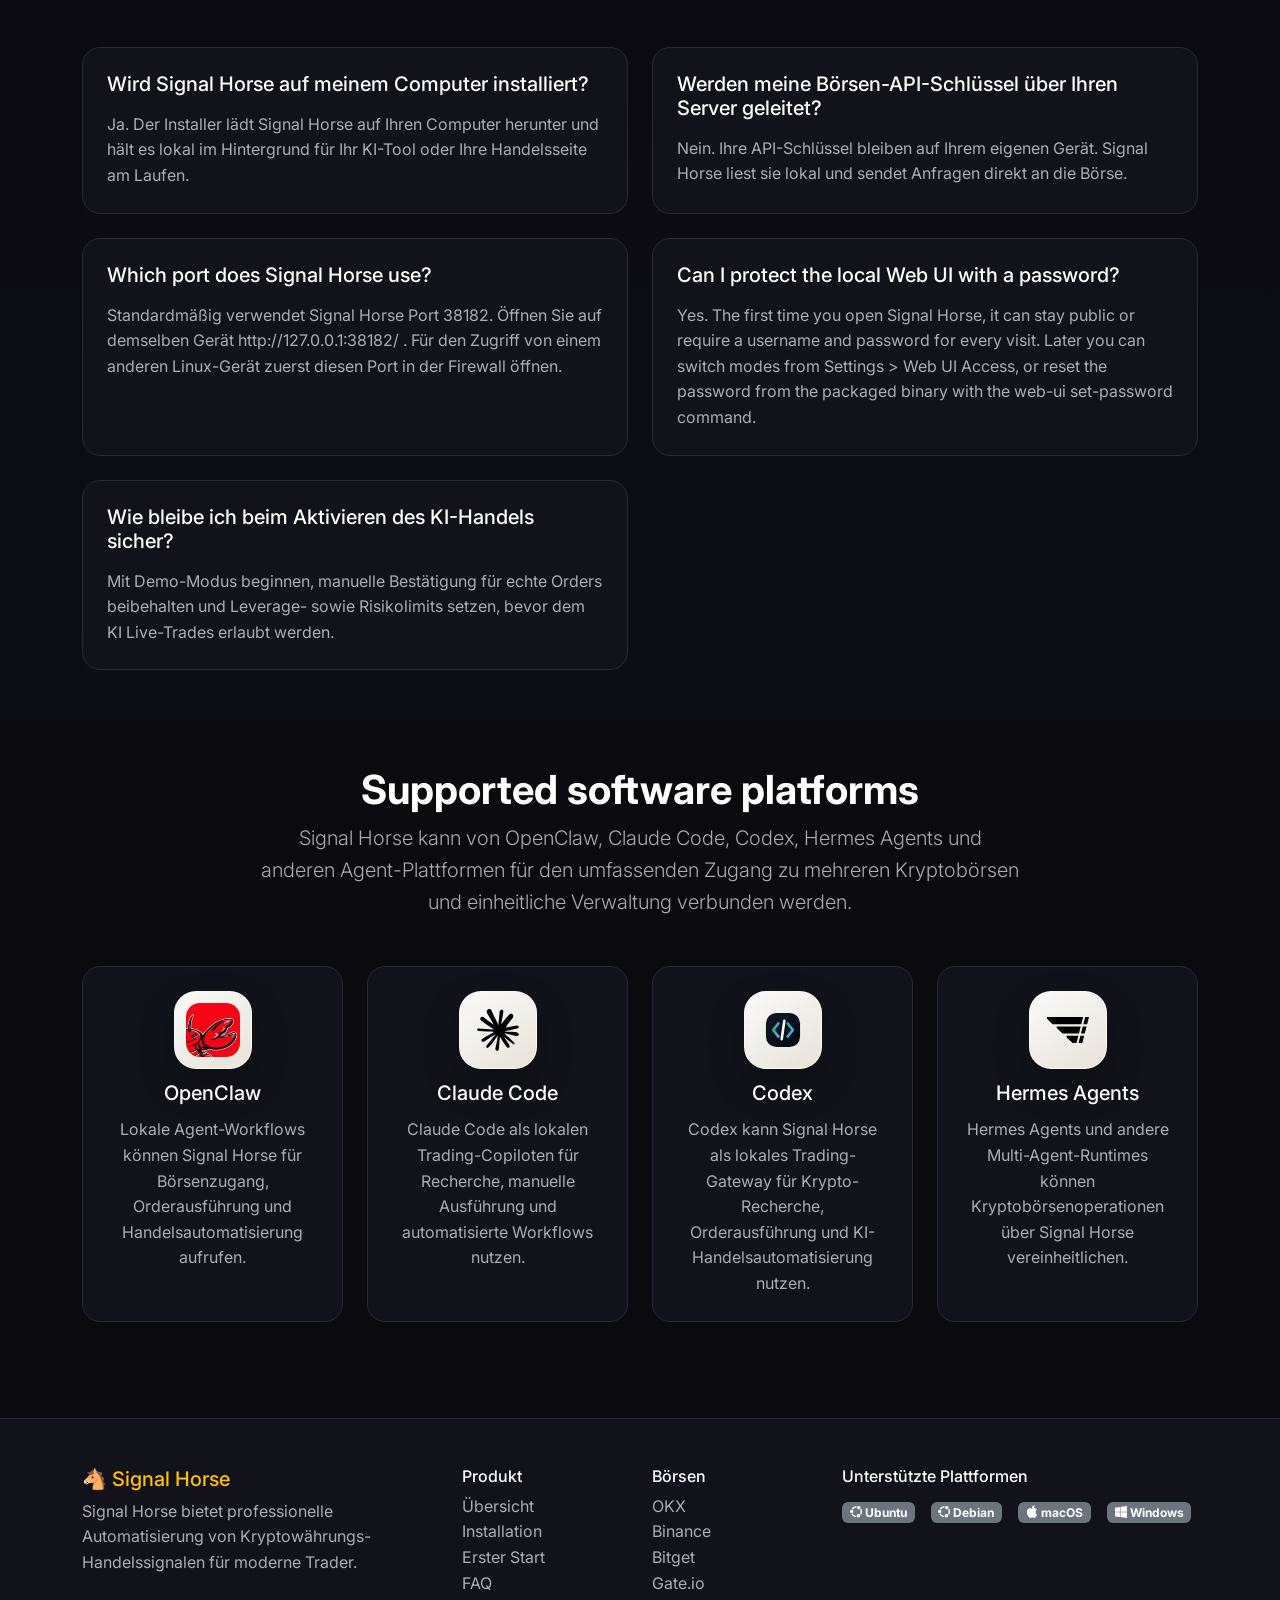
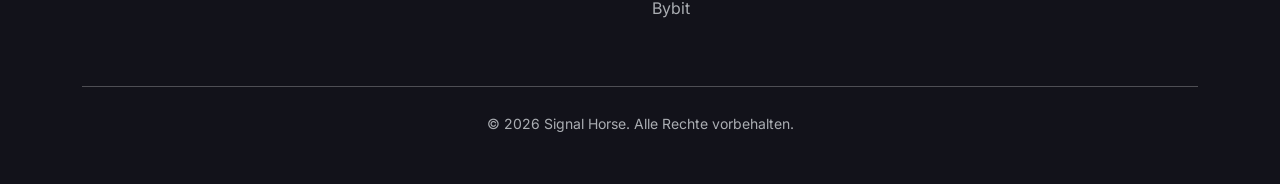
==== commit ad1127f3: "Publish Linux in-app updater" ====
--- a/de/index.html
+++ b/de/index.html
@@ -327,6 +327,7 @@
                         <pre class="mb-0 guide-code">curl -fsSL https://signal.horse/install.sh | bash -s -- --non-interactive --skip-credentials --install-service</pre>
                     </div>
                     <p class="text-muted mb-2">When Signal Horse is already installed, rerunning the same command keeps your local data, reuses the current Linux service settings when possible, and restarts the local service automatically.</p>
+                    <p class="text-muted mb-2">Once the Linux build itself reports a new version inside the local Web UI, clicking the top-right update prompt now runs the in-place Linux update automatically and shows progress until the local service comes back. Windows and macOS still open manual download/update links.</p>
                     <p class="text-muted mb-2">Nach Abschluss bestätigen, dass Signal Horse läuft:</p>
                     <div class="code-block mb-3">
                         <pre class="mb-0 guide-code">curl http://127.0.0.1:38182/health</pre>
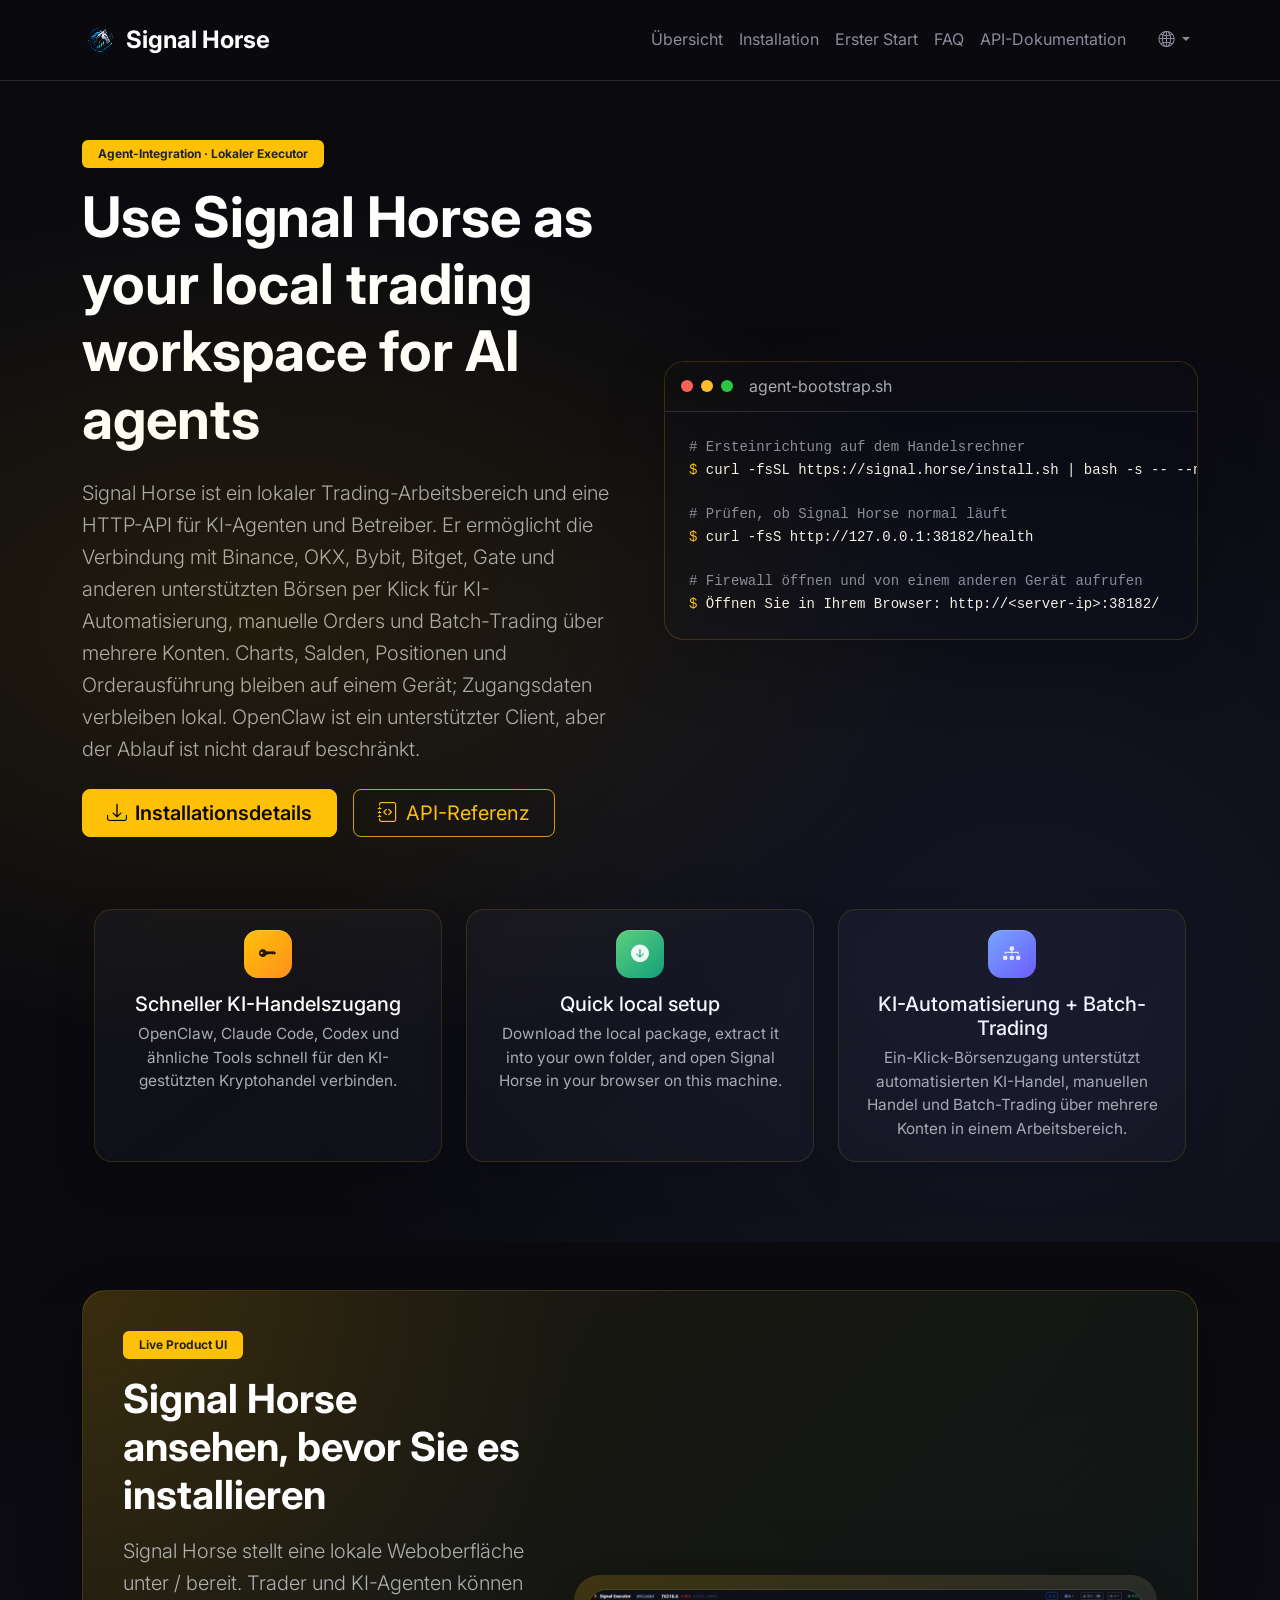
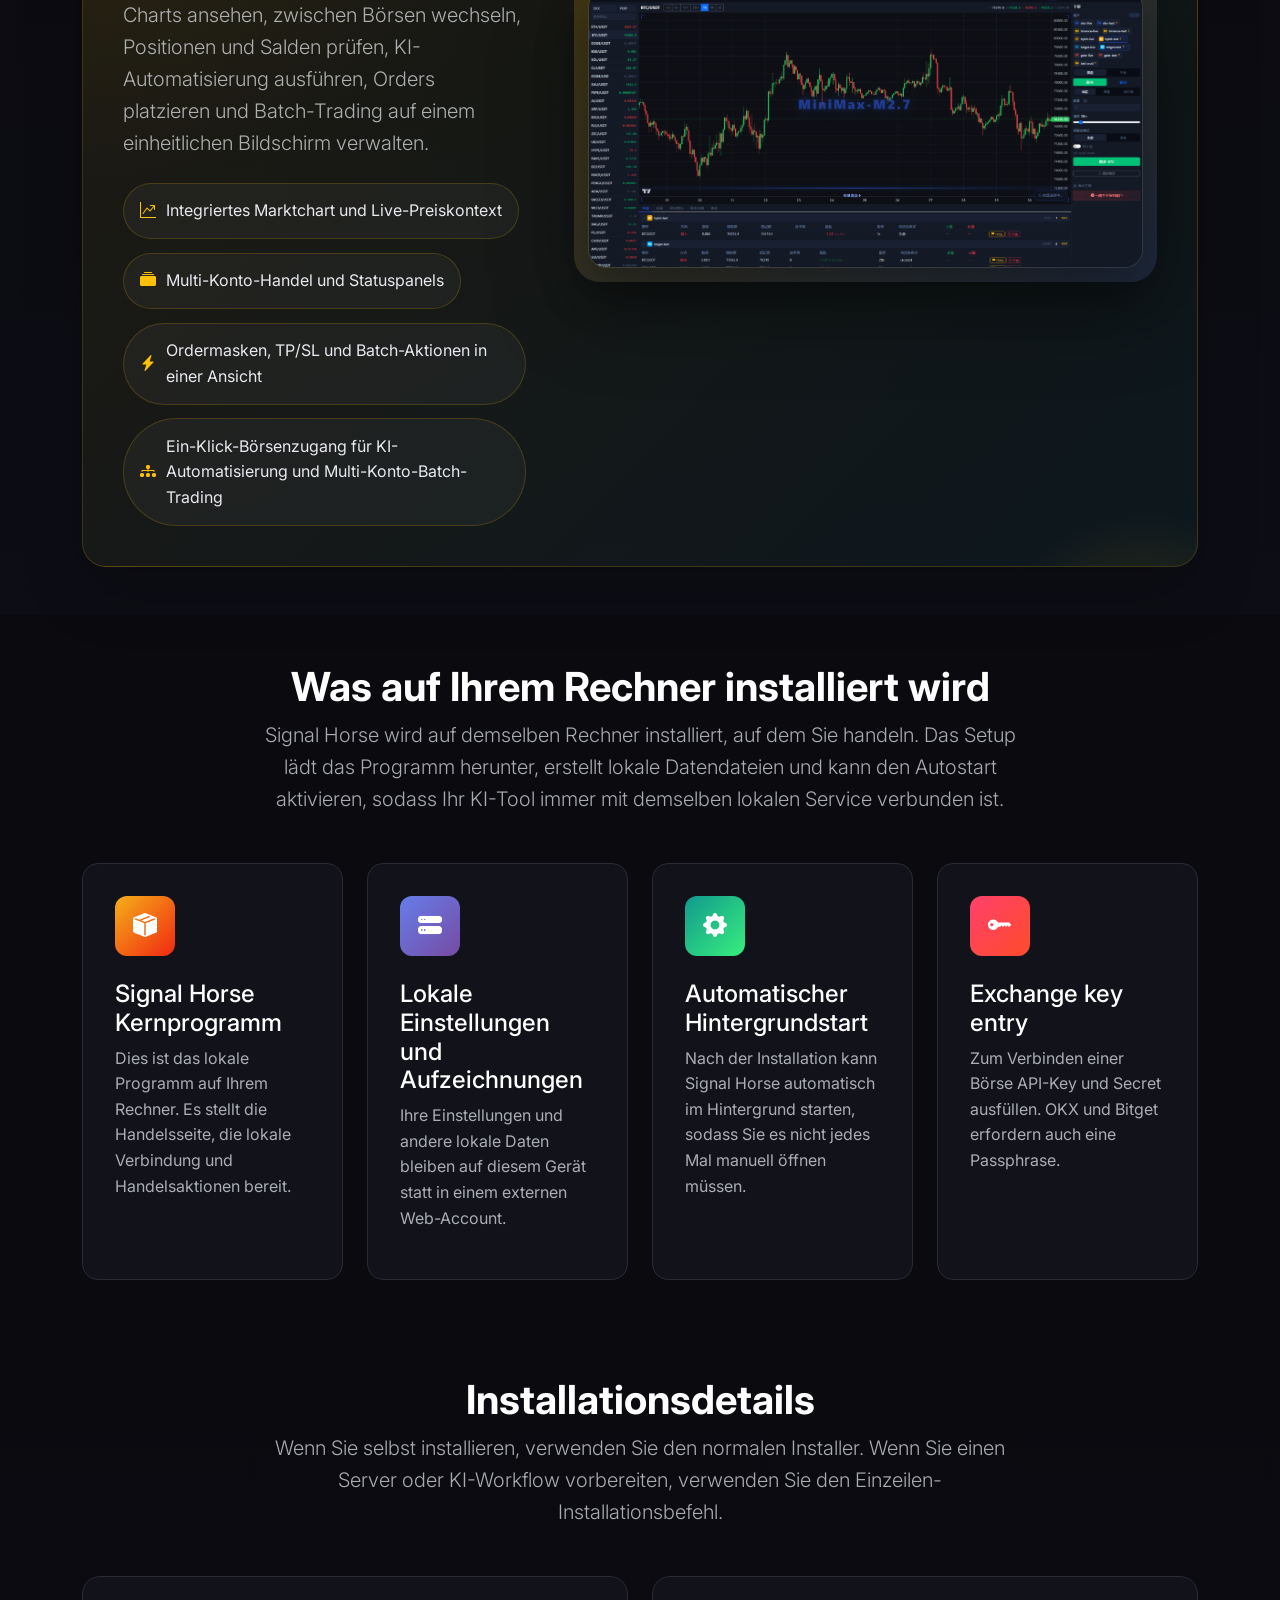
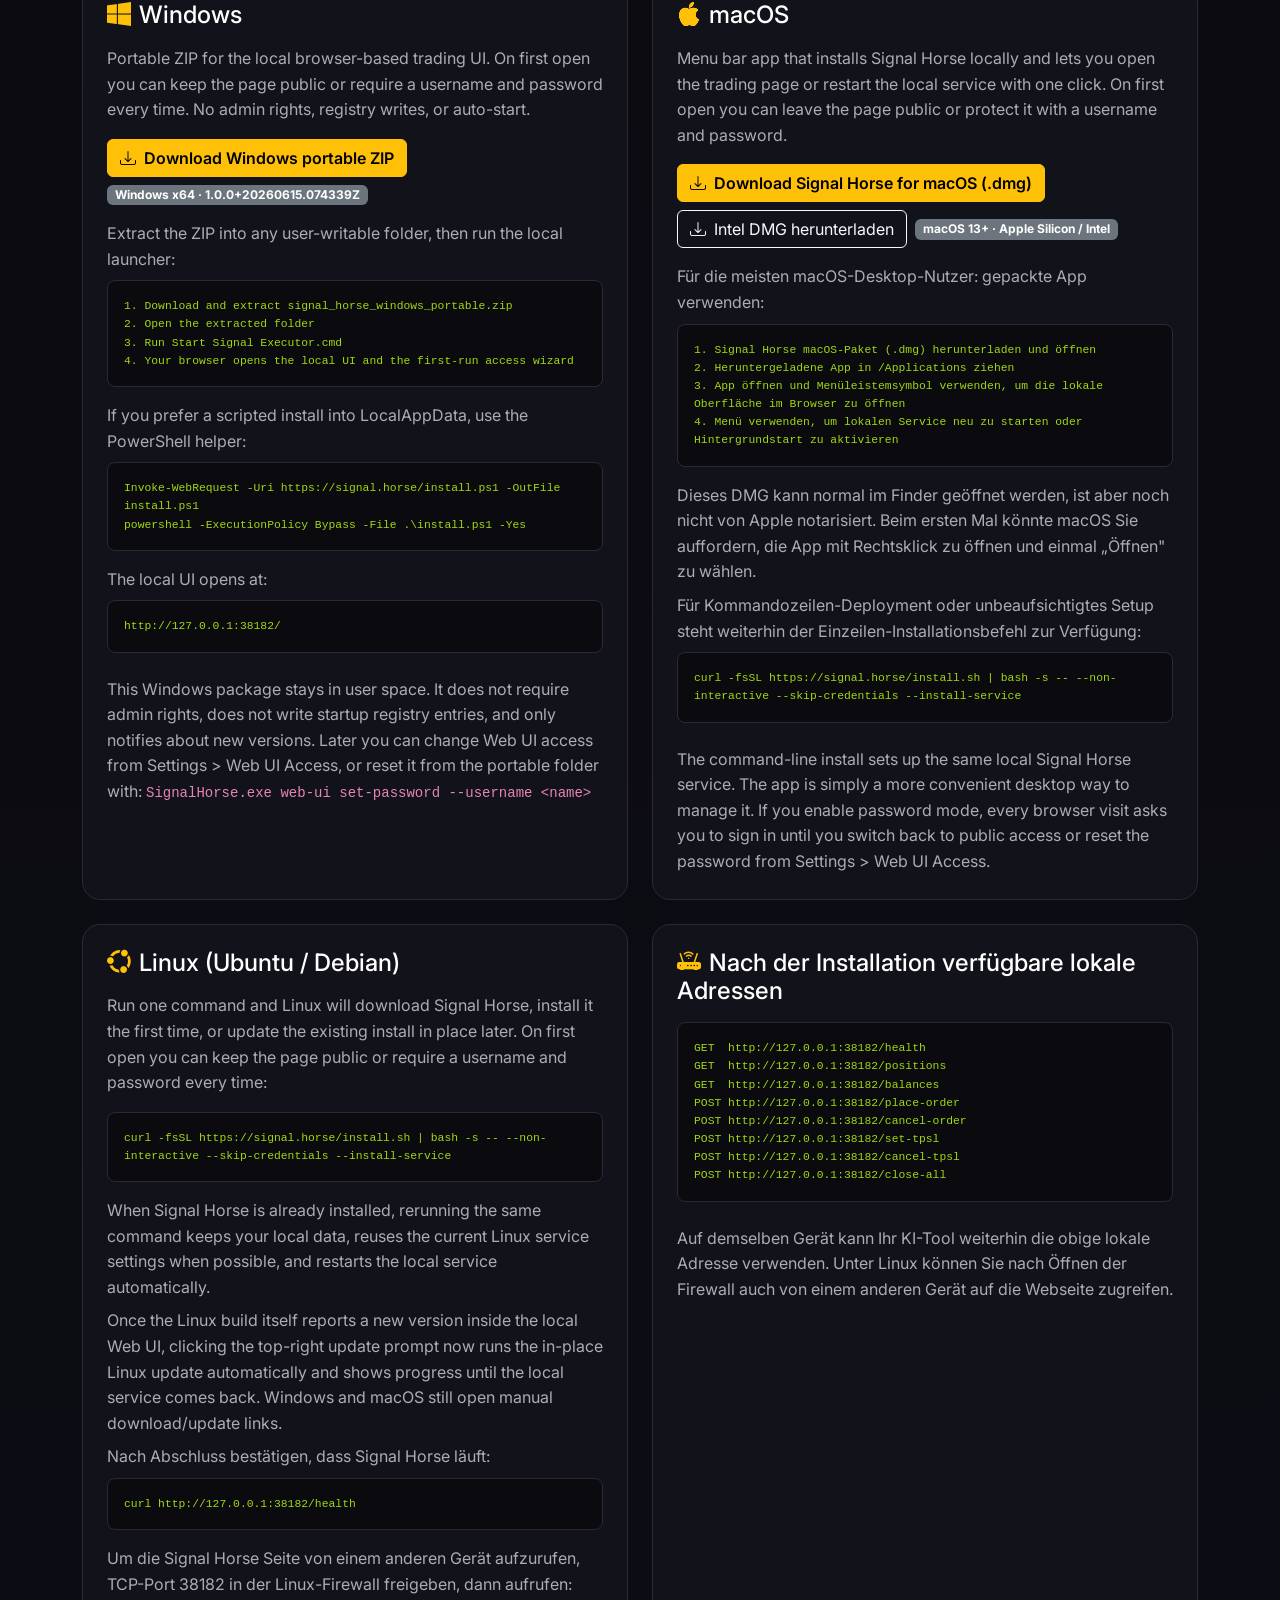
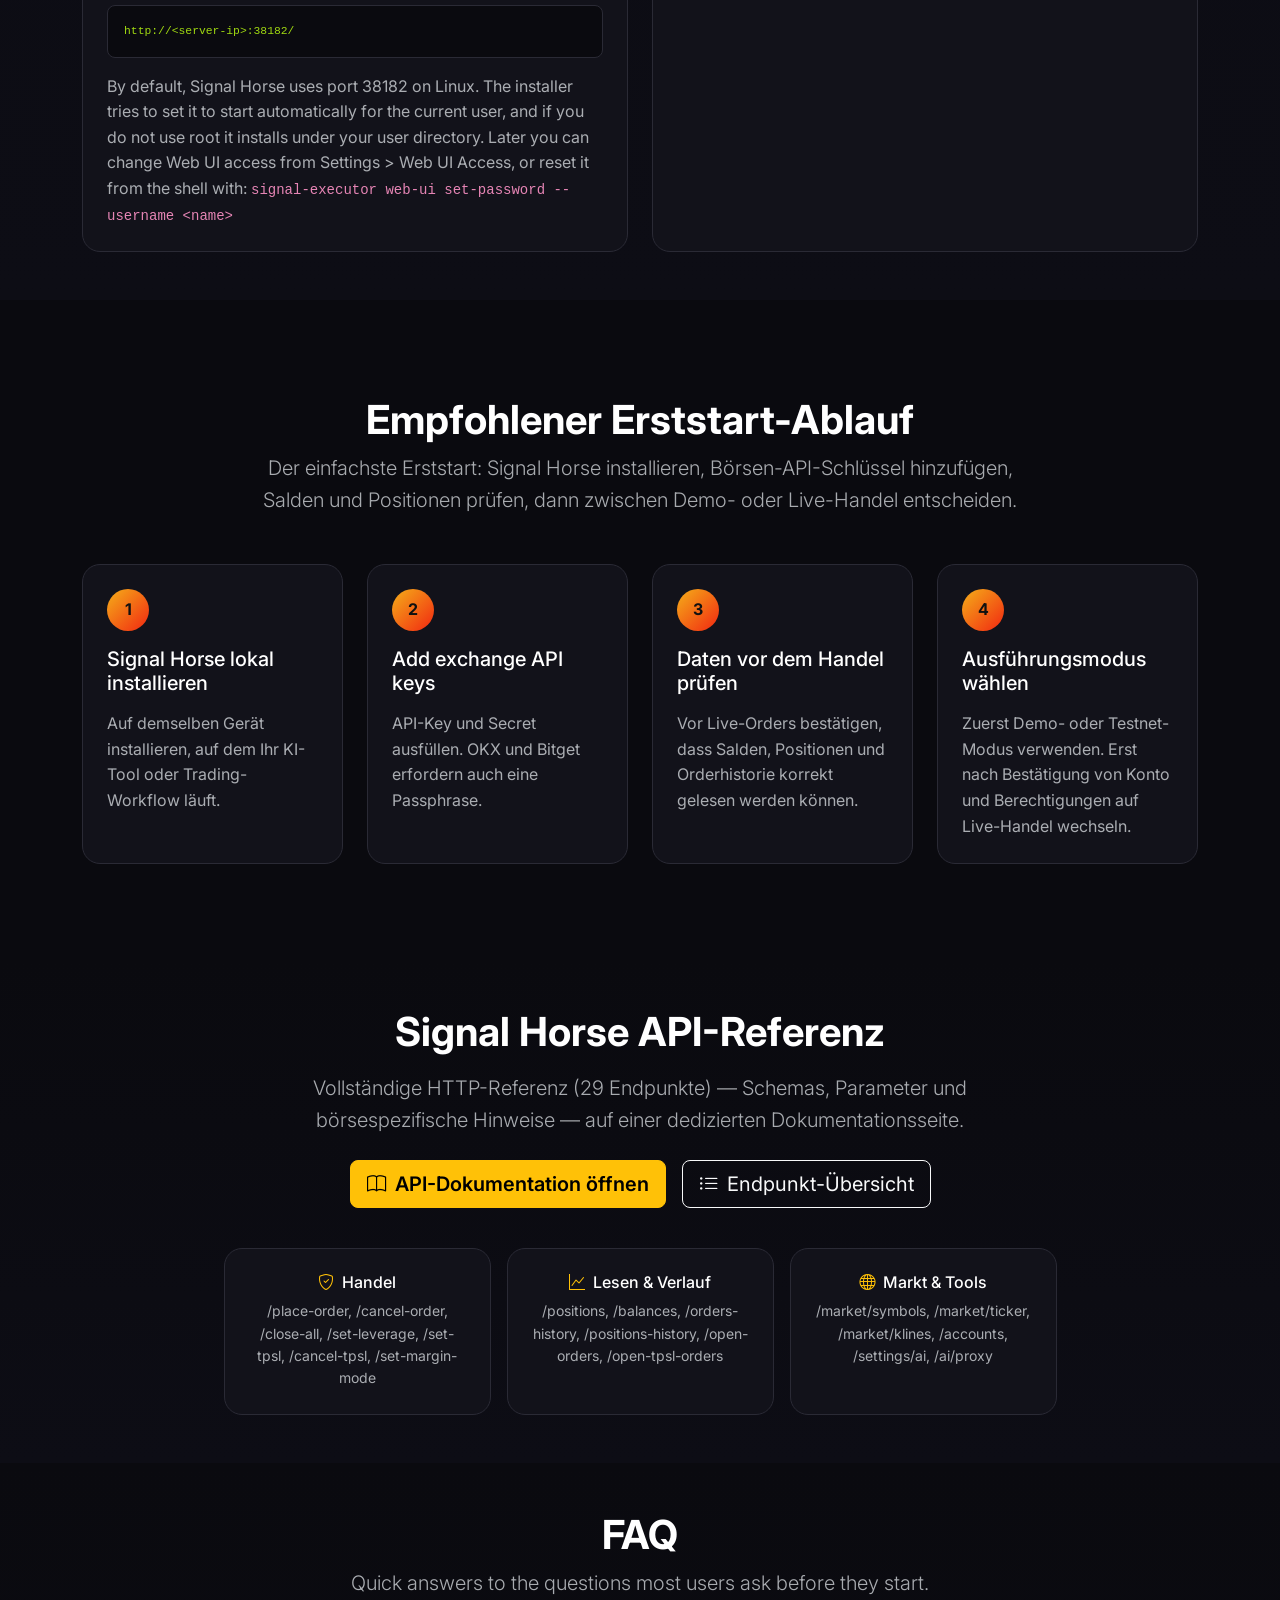
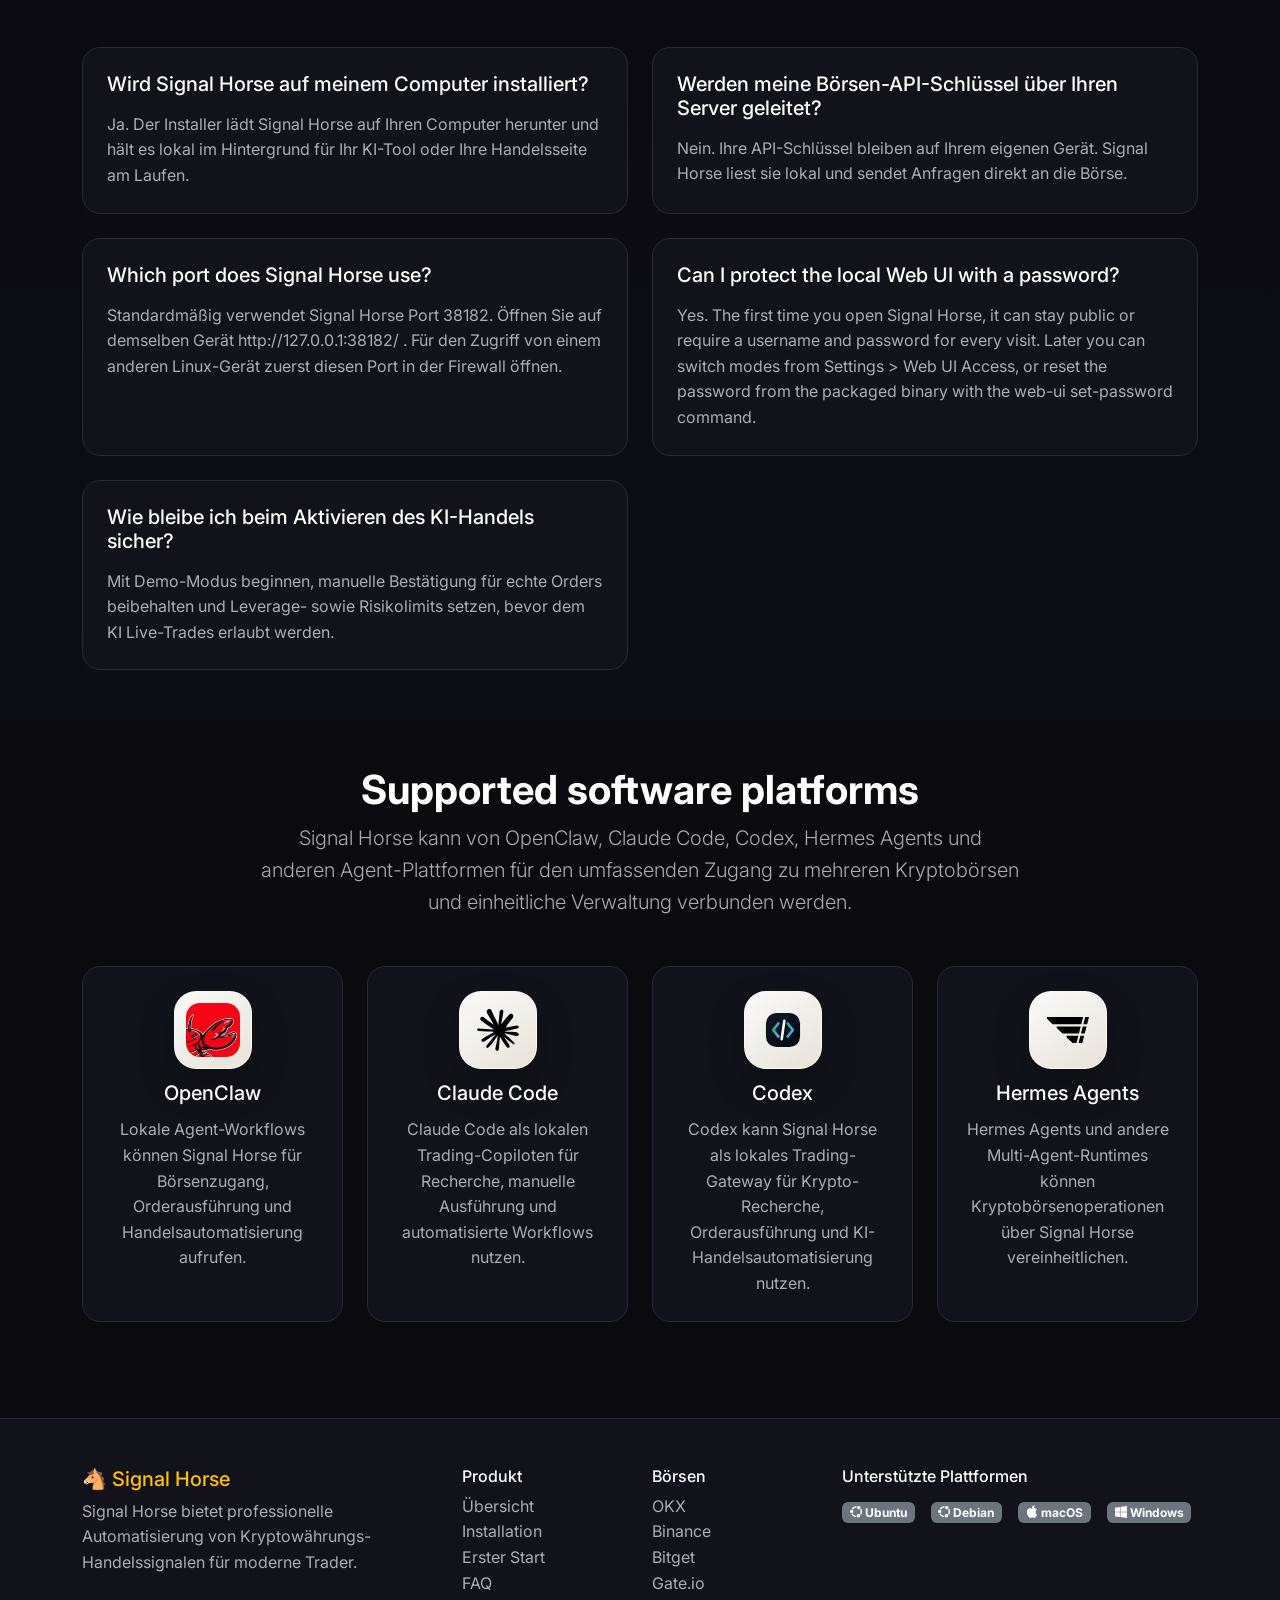
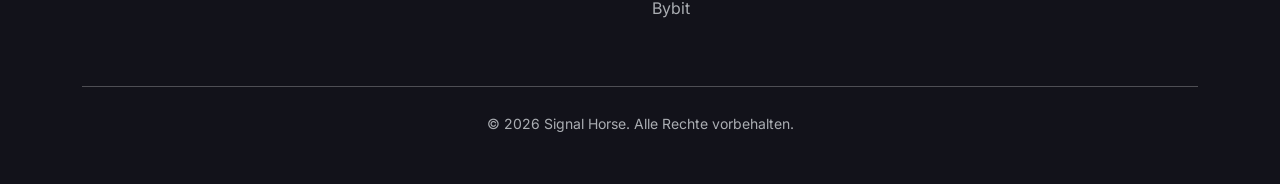
==== commit 6748db21: "Publish Signal Horse release 1.0.166.6954" ====
--- a/de/index.html
+++ b/de/index.html
@@ -274,7 +274,7 @@
                     <p class="text-muted">Portable ZIP for the local browser-based trading UI. On first open you can keep the page public or require a username and password every time. No admin rights, registry writes, or auto-start.</p>
                     <div class="d-flex gap-2 flex-wrap mb-3">
                         <a href="https://signal.horse/releases/latest/signal_horse_windows_portable.zip" class="btn btn-warning"><i class="bi bi-download me-2"></i>Download Windows portable ZIP</a>
-                        <span class="badge bg-secondary align-self-center">Windows x64 · 1.0.0+20260611.035207Z</span>
+                        <span class="badge bg-secondary align-self-center">Windows x64 · 1.0.0+20260615.074339Z</span>
                     </div>
                     <p class="text-muted mb-2">Extract the ZIP into any user-writable folder, then run the local launcher:</p>
                     <div class="code-block mb-3">
